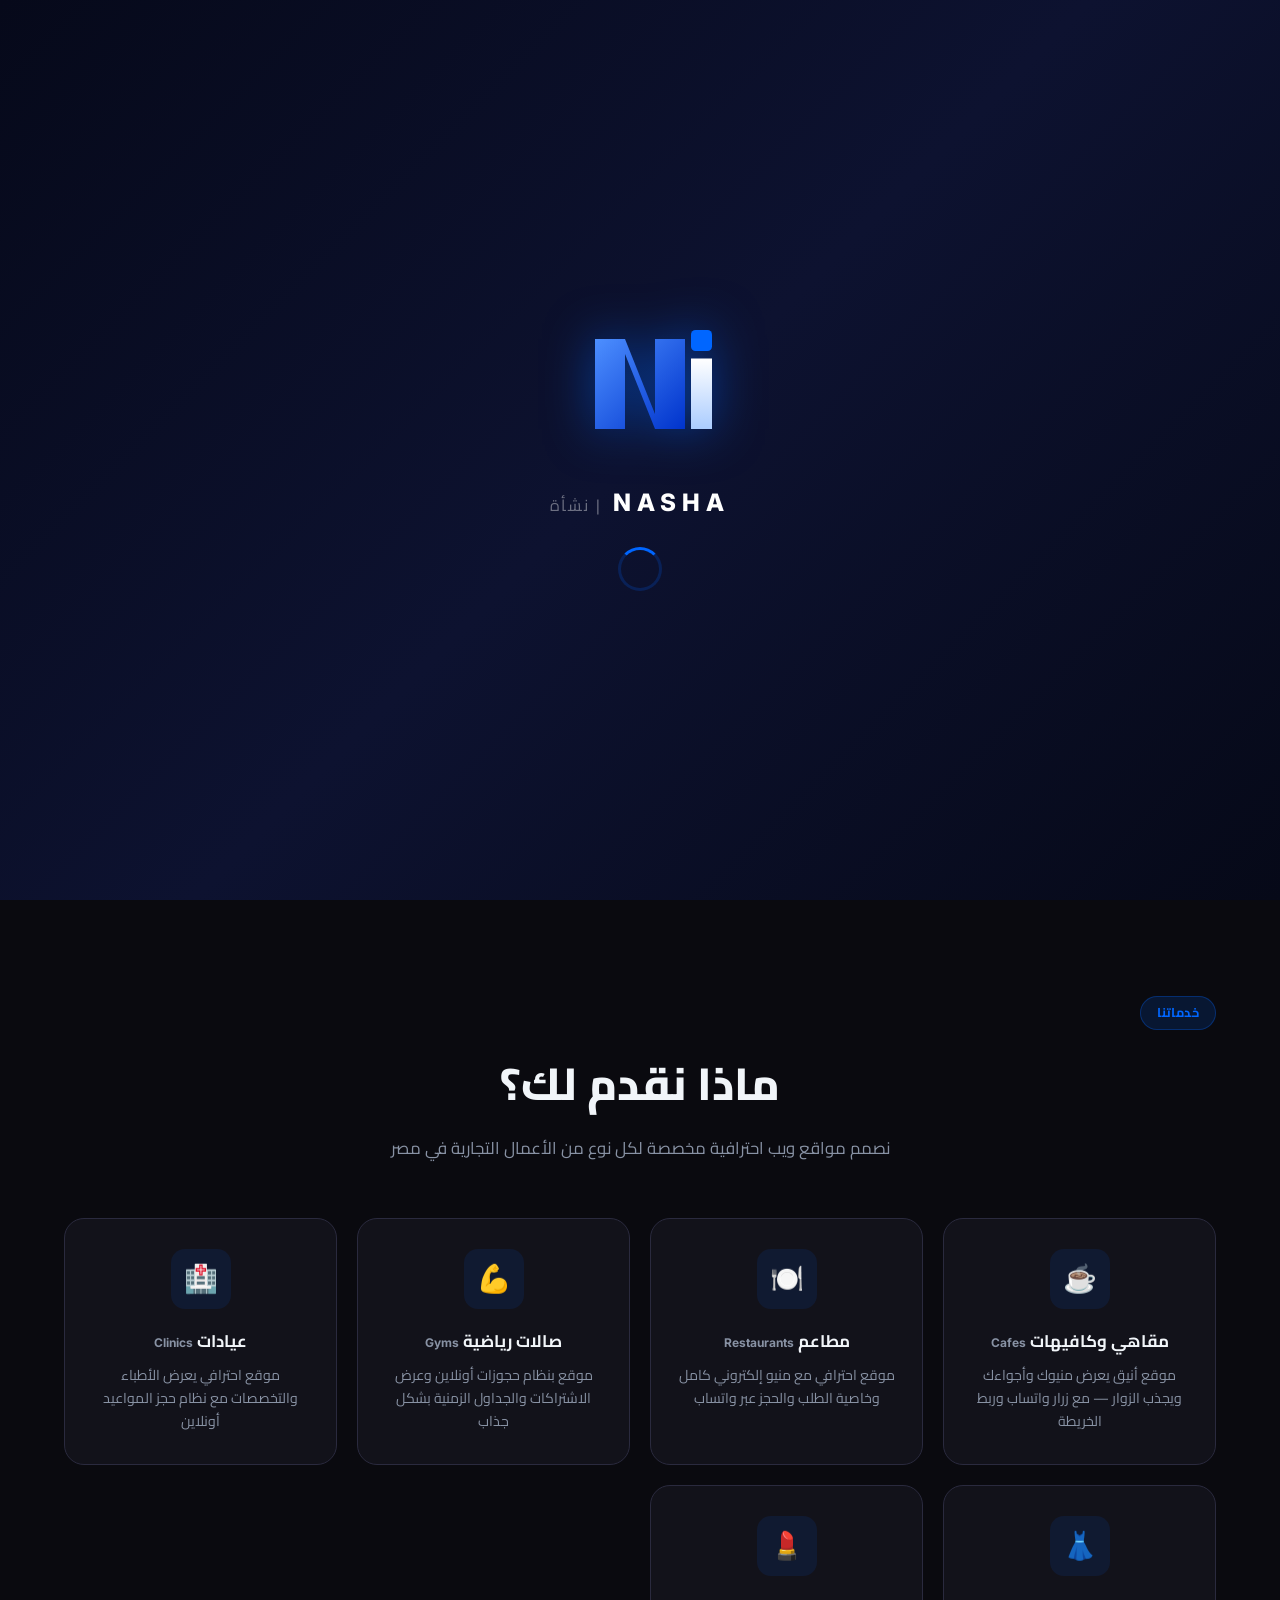
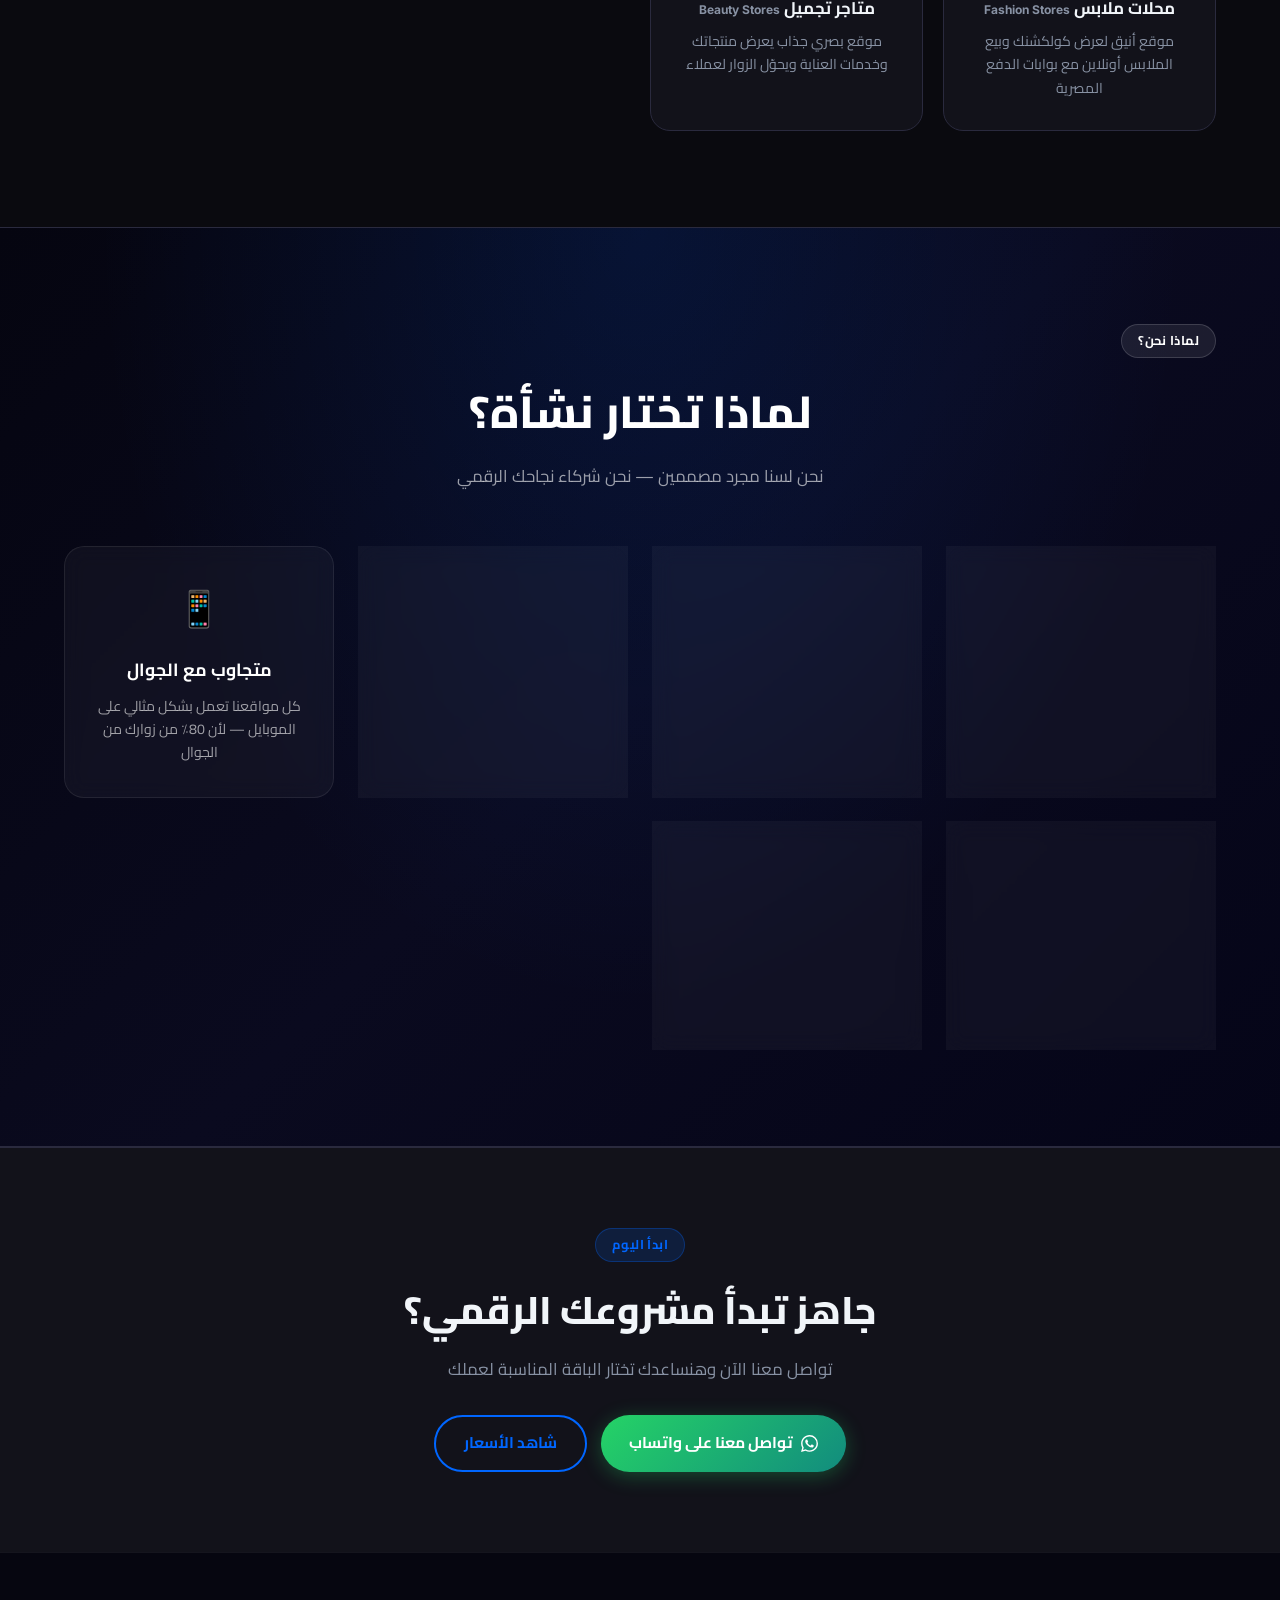
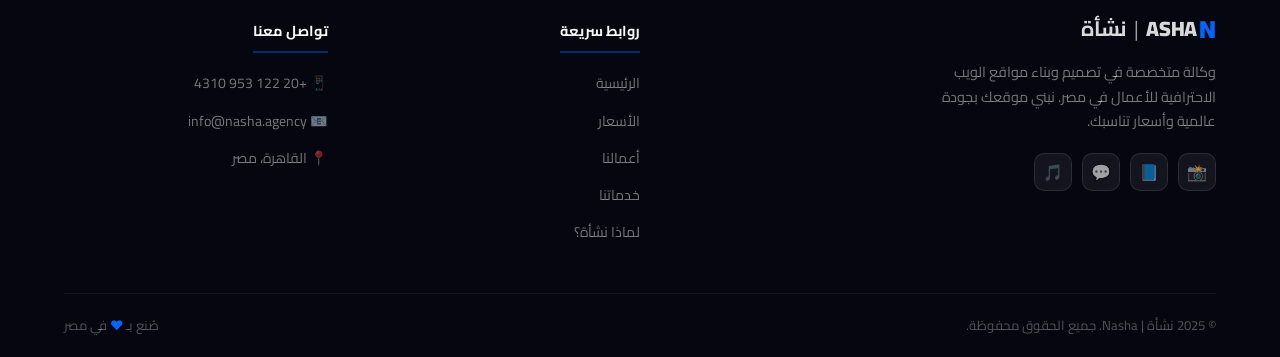
==== index.html @ 61a9188f "Add splash screen with NASHA logo animation and loading spinner - Replace page-loader with full-scre" ====
<!DOCTYPE html>
<html lang="ar" dir="rtl">
<head>
  <meta charset="UTF-8" />
  <meta name="viewport" content="width=device-width, initial-scale=1.0" />
  <title>نشأة | Nasha — وكالة تصميم مواقع الويب في مصر</title>
  <meta name="description" content="نشأة Nasha — وكالة متخصصة في تصميم وبناء مواقع ويب احترافية للمقاهي والمطاعم والشركات في مصر. أسعار مناسبة وتسليم سريع." />
  <meta name="keywords" content="تصميم مواقع, ويب ديزاين, مواقع مصر, نشأة, Nasha, تصميم مقاهي, تصميم مطاعم" />
  <meta property="og:title" content="نشأة | Nasha — وكالة تصميم مواقع" />
  <meta property="og:description" content="نبني مواقع ويب احترافية للأعمال في مصر" />
  <meta property="og:type" content="website" />
  <link rel="stylesheet" href="css/style.css" />
  <link rel="preconnect" href="https://fonts.googleapis.com" />
  <link rel="preconnect" href="https://fonts.gstatic.com" crossorigin />
  <link href="https://fonts.googleapis.com/css2?family=Cairo:wght@300;400;500;600;700;800;900&family=Inter:wght@300;400;500;600;700;800&display=swap" rel="stylesheet" />
</head>
<body>

<!-- Page Loader -->
<div id="splash-screen" class="splash-screen">
  <div class="splash-content">
    <svg id="logo-animation" class="logo-splash" width="150" height="150" viewBox="0 0 100 100" xmlns="http://www.w3.org/2000/svg">
      <defs>
        <linearGradient id="nGrad" x1="0%" y1="0%" x2="100%" y2="100%">
          <stop offset="0%" style="stop-color:#4D8FFF"/>
          <stop offset="100%" style="stop-color:#0033CC"/>
        </linearGradient>
      </defs>
      <path d="M 20 80 L 20 20 L 40 20 L 60 70 L 60 20 L 80 20 L 80 80 L 60 80 L 40 30 L 40 80 Z" fill="url(#nGrad)"/>
      <rect x="84" y="14" width="14" height="14" fill="#0066FF" rx="3"/>
      <path d="M 84 33 L 84 80 L 98 80 L 98 33 Z" fill="url(#iGrad)"/>
      <defs>
        <linearGradient id="iGrad" x1="0%" y1="0%" x2="0%" y2="100%">
          <stop offset="0%" style="stop-color:#FFFFFF"/>
          <stop offset="100%" style="stop-color:#AACCFF"/>
        </linearGradient>
      </defs>
    </svg>
    <div class="splash-brand">NASHA <span>| نشأة</span></div>
    <div class="spinner"></div>
  </div>
</div>

<!-- Scroll Progress -->
<div class="scroll-progress"></div>

<!-- Back to Top -->
<button id="back-to-top" class="back-to-top" aria-label="العودة للأعلى">↑</button>

<!-- Floating WhatsApp -->
<div class="float-whatsapp">
  <span class="float-wa-tooltip">تواصل معنا الآن</span>
  <a id="float-wa" href="#" target="_blank" rel="noopener" class="float-wa-btn" aria-label="WhatsApp">
    <svg xmlns="http://www.w3.org/2000/svg" width="26" height="26" fill="white" viewBox="0 0 24 24">
      <path d="M17.472 14.382c-.297-.149-1.758-.867-2.03-.967-.273-.099-.471-.148-.67.15-.197.297-.767.966-.94 1.164-.173.199-.347.223-.644.075-.297-.15-1.255-.463-2.39-1.475-.883-.788-1.48-1.761-1.653-2.059-.173-.297-.018-.458.13-.606.134-.133.298-.347.446-.52.149-.174.198-.298.298-.497.099-.198.05-.371-.025-.52-.075-.149-.669-1.612-.916-2.207-.242-.579-.487-.5-.669-.51-.173-.008-.371-.01-.57-.01-.198 0-.52.074-.792.372-.272.297-1.04 1.016-1.04 2.479 0 1.462 1.065 2.875 1.213 3.074.149.198 2.096 3.2 5.077 4.487.709.306 1.262.489 1.694.625.712.227 1.36.195 1.871.118.571-.085 1.758-.719 2.006-1.413.248-.694.248-1.289.173-1.413-.074-.124-.272-.198-.57-.347m-5.421 7.403h-.004a9.87 9.87 0 01-5.031-1.378l-.361-.214-3.741.982.998-3.648-.235-.374a9.86 9.86 0 01-1.51-5.26c.001-5.45 4.436-9.884 9.888-9.884 2.64 0 5.122 1.03 6.988 2.898a9.825 9.825 0 012.893 6.994c-.003 5.45-4.437 9.884-9.885 9.884m8.413-18.297A11.815 11.815 0 0012.05 0C5.495 0 .16 5.335.157 11.892c0 2.096.547 4.142 1.588 5.945L.057 24l6.305-1.654a11.882 11.882 0 005.683 1.448h.005c6.554 0 11.89-5.335 11.893-11.893a11.821 11.821 0 00-3.48-8.413z"/>
    </svg>
  </a>
</div>

<!-- NAVBAR -->
<nav class="navbar">
  <div class="container">
    <div class="nav-inner">

      <a href="index.html" class="nasha-logo logo-animated" aria-label="نشأة Nasha">
        <span class="logo-n">N</span><span class="logo-rest">ASHA</span>
        <span class="logo-sep">|</span>
        <span class="logo-ar">نشأة</span>
      </a>

      <div class="nav-links">
        <a href="index.html" class="active">الرئيسية</a>
        <a href="pricing.html">الأسعار</a>
        <a href="portfolio.html">أعمالنا</a>
      </div>

      <div class="nav-actions">
        <button id="theme-toggle" class="theme-toggle" aria-label="تغيير الوضع">
          <span class="toggle-icon">☀️</span>
        </button>
        <a href="https://wa.me/201229534310?text=%D9%85%D8%B1%D8%AD%D8%A8%D8%A7%D8%8C%20%D8%A3%D8%B1%D9%8A%D8%AF%20%D8%A7%D9%84%D8%AA%D9%88%D8%A7%D8%B5%D9%84%20%D9%85%D8%B9%20%D9%81%D8%B1%D9%8A%D9%82%20%D9%86%D8%B4%D8%A3%D8%A9"
           target="_blank" rel="noopener"
           class="btn btn-primary" style="padding: 10px 20px; font-size: 0.9rem;">
          تواصل معنا
        </a>
        <button id="hamburger" class="hamburger" aria-label="القائمة">
          <span></span><span></span><span></span>
        </button>
      </div>
    </div>
  </div>

  <div id="mobile-menu" class="mobile-menu">
    <a href="index.html">🏠 الرئيسية</a>
    <a href="pricing.html">💰 الأسعار</a>
    <a href="portfolio.html">🎨 أعمالنا</a>
    <a href="https://wa.me/201229534310?text=%D9%85%D8%B1%D8%AD%D8%A8%D8%A7%D8%8C%20%D8%A3%D8%B1%D9%8A%D8%AF%20%D8%A7%D9%84%D8%AA%D9%88%D8%A7%D8%B5%D9%84%20%D9%85%D8%B9%20%D9%81%D8%B1%D9%8A%D9%82%20%D9%86%D8%B4%D8%A3%D8%A9"
       target="_blank" rel="noopener"
       class="btn btn-whatsapp" style="margin-top: 8px; justify-content: center;">
      📱 تواصل عبر واتساب
    </a>
    <div style="display:flex; align-items:center; gap:10px; padding: 8px 16px;">
      <span style="font-size:0.88rem; color:var(--text-muted);">الوضع:</span>
      <button id="theme-toggle-mobile" class="theme-toggle"><span class="toggle-icon">☀️</span></button>
    </div>
  </div>
</nav>

<!-- HERO -->
<section class="hero">
  <div class="hero-bg">
    <div class="hero-blob hero-blob-1"></div>
    <div class="hero-blob hero-blob-2"></div>
  </div>
  <div class="container">
    <div class="hero-grid">
      <div class="hero-content">
        <div class="hero-eyebrow">
          <span></span>
          وكالة تصميم مواقع في مصر
        </div>
        <h1 class="hero-title">
          موقعك الاحترافي<br />
          <span class="gradient-text">يبدأ من هنا</span>
        </h1>
        <p class="hero-subtitle-en">Professional websites for Egyptian businesses</p>
        <p class="hero-desc">
          نبني مواقع ويب احترافية وسريعة للمطاعم والمقاهي والمحلات التجارية في مصر —
          بأسعار مناسبة وتسليم في الوقت المحدد.
        </p>
        <div class="hero-btns">
          <a href="https://wa.me/201229534310?text=%D9%85%D8%B1%D8%AD%D8%A8%D8%A7%D8%8C%20%D8%A3%D8%B1%D9%8A%D8%AF%20%D8%A7%D9%84%D8%A7%D8%B3%D8%AA%D9%81%D8%B3%D8%A7%D8%B1%20%D8%B9%D9%86%20%D8%AA%D8%B5%D9%85%D9%8A%D9%85%20%D9%85%D9%88%D9%82%D8%B9%20%D9%88%D9%8A%D8%A8"
             target="_blank" rel="noopener" class="btn btn-whatsapp">
            <svg xmlns="http://www.w3.org/2000/svg" width="17" height="17" fill="white" viewBox="0 0 24 24"><path d="M17.472 14.382c-.297-.149-1.758-.867-2.03-.967-.273-.099-.471-.148-.67.15-.197.297-.767.966-.94 1.164-.173.199-.347.223-.644.075-.297-.15-1.255-.463-2.39-1.475-.883-.788-1.48-1.761-1.653-2.059-.173-.297-.018-.458.13-.606.134-.133.298-.347.446-.52.149-.174.198-.298.298-.497.099-.198.05-.371-.025-.52-.075-.149-.669-1.612-.916-2.207-.242-.579-.487-.5-.669-.51-.173-.008-.371-.01-.57-.01-.198 0-.52.074-.792.372-.272.297-1.04 1.016-1.04 2.479 0 1.462 1.065 2.875 1.213 3.074.149.198 2.096 3.2 5.077 4.487.709.306 1.262.489 1.694.625.712.227 1.36.195 1.871.118.571-.085 1.758-.719 2.006-1.413.248-.694.248-1.289.173-1.413-.074-.124-.272-.198-.57-.347m-5.421 7.403h-.004a9.87 9.87 0 01-5.031-1.378l-.361-.214-3.741.982.998-3.648-.235-.374a9.86 9.86 0 01-1.51-5.26c.001-5.45 4.436-9.884 9.888-9.884 2.64 0 5.122 1.03 6.988 2.898a9.825 9.825 0 012.893 6.994c-.003 5.45-4.437 9.884-9.885 9.884m8.413-18.297A11.815 11.815 0 0012.05 0C5.495 0 .16 5.335.157 11.892c0 2.096.547 4.142 1.588 5.945L.057 24l6.305-1.654a11.882 11.882 0 005.683 1.448h.005c6.554 0 11.89-5.335 11.893-11.893a11.821 11.821 0 00-3.48-8.413z"/></svg>
            ابدأ مشروعك الآن
          </a>
          <a href="pricing.html" class="btn btn-outline">
            عرض الأسعار ←
          </a>
        </div>

        <div class="hero-stats">
          <div class="stat-item">
            <span class="stat-number" data-target="15" data-suffix="+">0+</span>
            <span class="stat-label">مشروع تم إنجازه</span>
          </div>
          <div class="stat-item">
            <span class="stat-number" data-target="100" data-suffix="٪">0٪</span>
            <span class="stat-label">رضا العملاء</span>
          </div>
          <div class="stat-item">
            <span class="stat-number" data-target="3" data-suffix="-7 أيام">0 أيام</span>
            <span class="stat-label">متوسط التسليم</span>
          </div>
        </div>
      </div>

      <div class="hero-visual">
        <div class="hero-mockup">
          <div class="mockup-bar">
            <div class="mockup-dot"></div>
            <div class="mockup-dot"></div>
            <div class="mockup-dot"></div>
          </div>
          <div class="mockup-body">
            <div class="mockup-header">
              <div class="mockup-logo-line"></div>
            </div>
            <div class="mockup-hero-img">☕</div>
            <div class="mockup-cards">
              <div class="mockup-card"></div>
              <div class="mockup-card"></div>
              <div class="mockup-card"></div>
            </div>
            <div class="mockup-btn-row">
              <div class="mockup-btn-m"></div>
              <div class="mockup-btn-s"></div>
            </div>
          </div>
        </div>
      </div>
    </div>
  </div>
</section>

<!-- SERVICES -->
<section class="section services" id="services">
  <div class="container">
    <span class="badge" data-animate>خدماتنا</span>
    <h2 class="section-title" data-animate data-delay="1">ماذا نقدم لك؟</h2>
    <p class="section-subtitle" data-animate data-delay="2">
      نصمم مواقع ويب احترافية مخصصة لكل نوع من الأعمال التجارية في مصر
    </p>
    <div class="services-grid">
      <div class="service-card" data-animate data-delay="1">
        <div class="service-icon">☕</div>
        <h3>مقاهي وكافيهات <span style="font-size:0.75rem;color:var(--text-muted);font-family:'Inter',sans-serif;">Cafes</span></h3>
        <p>موقع أنيق يعرض منيوك وأجواءك ويجذب الزوار — مع زرار واتساب وربط الخريطة</p>
      </div>
      <div class="service-card" data-animate data-delay="2">
        <div class="service-icon">🍽️</div>
        <h3>مطاعم <span style="font-size:0.75rem;color:var(--text-muted);font-family:'Inter',sans-serif;">Restaurants</span></h3>
        <p>موقع احترافي مع منيو إلكتروني كامل وخاصية الطلب والحجز عبر واتساب</p>
      </div>
      <div class="service-card" data-animate data-delay="3">
        <div class="service-icon">💪</div>
        <h3>صالات رياضية <span style="font-size:0.75rem;color:var(--text-muted);font-family:'Inter',sans-serif;">Gyms</span></h3>
        <p>موقع بنظام حجوزات أونلاين وعرض الاشتراكات والجداول الزمنية بشكل جذاب</p>
      </div>
      <div class="service-card" data-animate data-delay="4">
        <div class="service-icon">🏥</div>
        <h3>عيادات <span style="font-size:0.75rem;color:var(--text-muted);font-family:'Inter',sans-serif;">Clinics</span></h3>
        <p>موقع احترافي يعرض الأطباء والتخصصات مع نظام حجز المواعيد أونلاين</p>
      </div>
      <div class="service-card" data-animate data-delay="1">
        <div class="service-icon">👗</div>
        <h3>محلات ملابس <span style="font-size:0.75rem;color:var(--text-muted);font-family:'Inter',sans-serif;">Fashion Stores</span></h3>
        <p>موقع أنيق لعرض كولكشنك وبيع الملابس أونلاين مع بوابات الدفع المصرية</p>
      </div>
      <div class="service-card" data-animate data-delay="2">
        <div class="service-icon">💄</div>
        <h3>متاجر تجميل <span style="font-size:0.75rem;color:var(--text-muted);font-family:'Inter',sans-serif;">Beauty Stores</span></h3>
        <p>موقع بصري جذاب يعرض منتجاتك وخدمات العناية ويحوّل الزوار لعملاء</p>
      </div>
    </div>
  </div>
</section>

<!-- WHY US -->
<section class="section why-us" id="about">
  <div class="container">
    <span class="badge" style="background:rgba(255,255,255,0.08); border-color:rgba(255,255,255,0.15); color:#fff;" data-animate>لماذا نحن؟</span>
    <h2 class="section-title" data-animate data-delay="1">لماذا تختار نشأة؟</h2>
    <p class="section-subtitle" data-animate data-delay="2">نحن لسنا مجرد مصممين — نحن شركاء نجاحك الرقمي</p>
    <div class="features-grid">
      <div class="feature-card" data-animate data-delay="1">
        <span class="feature-icon">⚡</span>
        <h3>تسليم سريع</h3>
        <p>نلتزم بالمواعيد. موقعك الأساسي في أسبوع واحد فقط، والمشاريع الكبيرة خلال شهر</p>
      </div>
      <div class="feature-card" data-animate data-delay="2">
        <span class="feature-icon">🎨</span>
        <h3>تصميم احترافي</h3>
        <p>تصاميم عصرية وجذابة مخصصة لعلامتك التجارية — ليست قوالب جاهزة</p>
      </div>
      <div class="feature-card" data-animate data-delay="3">
        <span class="feature-icon">💰</span>
        <h3>أسعار مناسبة</h3>
        <p>جودة عالمية بأسعار تناسب السوق المصري. لا أسعار مخفية ولا مفاجآت</p>
      </div>
      <div class="feature-card" data-animate data-delay="4">
        <span class="feature-icon">📱</span>
        <h3>متجاوب مع الجوال</h3>
        <p>كل مواقعنا تعمل بشكل مثالي على الموبايل — لأن 80٪ من زوارك من الجوال</p>
      </div>
      <div class="feature-card" data-animate data-delay="1">
        <span class="feature-icon">🛡️</span>
        <h3>دعم مستمر</h3>
        <p>مش بنسلمك الموقع ونروح. فيه دعم فني واتساب وتعديلات بعد التسليم</p>
      </div>
      <div class="feature-card" data-animate data-delay="2">
        <span class="feature-icon">🔍</span>
        <h3>SEO أساسي</h3>
        <p>مواقعنا مُحسَّنة لمحركات البحث من البداية عشان يلاقيك الزباين على Google</p>
      </div>
    </div>
  </div>
</section>

<!-- CTA -->
<section class="cta-section">
  <div class="container">
    <span class="badge" data-animate>ابدأ اليوم</span>
    <h2 data-animate data-delay="1">جاهز تبدأ مشروعك الرقمي؟</h2>
    <p data-animate data-delay="2">تواصل معنا الآن وهنساعدك تختار الباقة المناسبة لعملك</p>
    <div class="cta-btns" data-animate data-delay="3">
      <a href="https://wa.me/201229534310?text=%D9%85%D8%B1%D8%AD%D8%A8%D8%A7%D8%8C%20%D8%A3%D8%B1%D9%8A%D8%AF%20%D8%A7%D9%84%D8%A7%D8%B3%D8%AA%D9%81%D8%B3%D8%A7%D8%B1%20%D8%B9%D9%86%20%D8%AA%D8%B5%D9%85%D9%8A%D9%85%20%D9%85%D9%88%D9%82%D8%B9%20%D9%88%D9%8A%D8%A8%20%D9%84%D8%B9%D9%85%D9%84%D9%8A"
         target="_blank" rel="noopener" class="btn btn-whatsapp">
        <svg xmlns="http://www.w3.org/2000/svg" width="17" height="17" fill="white" viewBox="0 0 24 24"><path d="M17.472 14.382c-.297-.149-1.758-.867-2.03-.967-.273-.099-.471-.148-.67.15-.197.297-.767.966-.94 1.164-.173.199-.347.223-.644.075-.297-.15-1.255-.463-2.39-1.475-.883-.788-1.48-1.761-1.653-2.059-.173-.297-.018-.458.13-.606.134-.133.298-.347.446-.52.149-.174.198-.298.298-.497.099-.198.05-.371-.025-.52-.075-.149-.669-1.612-.916-2.207-.242-.579-.487-.5-.669-.51-.173-.008-.371-.01-.57-.01-.198 0-.52.074-.792.372-.272.297-1.04 1.016-1.04 2.479 0 1.462 1.065 2.875 1.213 3.074.149.198 2.096 3.2 5.077 4.487.709.306 1.262.489 1.694.625.712.227 1.36.195 1.871.118.571-.085 1.758-.719 2.006-1.413.248-.694.248-1.289.173-1.413-.074-.124-.272-.198-.57-.347m-5.421 7.403h-.004a9.87 9.87 0 01-5.031-1.378l-.361-.214-3.741.982.998-3.648-.235-.374a9.86 9.86 0 01-1.51-5.26c.001-5.45 4.436-9.884 9.888-9.884 2.64 0 5.122 1.03 6.988 2.898a9.825 9.825 0 012.893 6.994c-.003 5.45-4.437 9.884-9.885 9.884m8.413-18.297A11.815 11.815 0 0012.05 0C5.495 0 .16 5.335.157 11.892c0 2.096.547 4.142 1.588 5.945L.057 24l6.305-1.654a11.882 11.882 0 005.683 1.448h.005c6.554 0 11.89-5.335 11.893-11.893a11.821 11.821 0 00-3.48-8.413z"/></svg>
        تواصل معنا على واتساب
      </a>
      <a href="pricing.html" class="btn btn-outline">شاهد الأسعار</a>
    </div>
  </div>
</section>

<!-- FOOTER -->
<footer>
  <div class="container">
    <div class="footer-grid">
      <div class="footer-brand">
        <a href="index.html" class="nasha-logo footer-nasha-logo logo-animated" style="font-size:1.3rem;">
          <span class="logo-n">N</span><span class="logo-rest">ASHA</span>
          <span class="logo-sep">|</span>
          <span class="logo-ar">نشأة</span>
        </a>
        <p>وكالة متخصصة في تصميم وبناء مواقع الويب الاحترافية للأعمال في مصر. نبني موقعك بجودة عالمية وأسعار تناسبك.</p>
        <div class="footer-social">
          <a href="#" class="social-btn" aria-label="Instagram">📸</a>
          <a href="#" class="social-btn" aria-label="Facebook">📘</a>
          <a href="https://wa.me/201229534310" target="_blank" rel="noopener" class="social-btn" aria-label="WhatsApp">💬</a>
          <a href="#" class="social-btn" aria-label="TikTok">🎵</a>
        </div>
      </div>
      <div class="footer-col">
        <h4>روابط سريعة</h4>
        <ul>
          <li><a href="index.html">الرئيسية</a></li>
          <li><a href="pricing.html">الأسعار</a></li>
          <li><a href="portfolio.html">أعمالنا</a></li>
          <li><a href="#services">خدماتنا</a></li>
          <li><a href="#about">لماذا نشأة؟</a></li>
        </ul>
      </div>
      <div class="footer-col">
        <h4>تواصل معنا</h4>
        <ul>
          <li><a href="https://wa.me/201229534310" target="_blank" rel="noopener">📱 +20 122 953 4310</a></li>
          <li><a href="mailto:info@nasha.agency">📧 info@nasha.agency</a></li>
          <li><a href="#">📍 القاهرة، مصر</a></li>
        </ul>
      </div>
    </div>
    <div class="footer-bottom">
      <p>© 2025 نشأة | Nasha. جميع الحقوق محفوظة.</p>
      <p class="made-with">صُنع بـ <span>♥</span> في مصر</p>
    </div>
  </div>
</footer>

<script src="js/script.js"></script>
</body>
</html>
---- css/style.css ----
/* ============================
   NASHA | نشأة - Main Stylesheet
   ============================ */

@import url('https://fonts.googleapis.com/css2?family=Cairo:wght@300;400;500;600;700;800;900&family=Inter:wght@300;400;500;600;700;800&display=swap');

/* ---- CSS Variables ---- */
:root {
  --primary: #0066FF;
  --primary-dark: #0047B3;
  --accent: #60A5FA;
  --dark-bg: #0A0A0F;
  --dark-surface: #12121A;
  --dark-surface2: #1A1A28;
  --dark-border: #2A2A3E;
  --light-bg: #F8FAFC;
  --light-surface: #FFFFFF;
  --light-border: #E2E8F0;
  --text-dark: #1E293B;
  --text-light: #F1F5F9;
  --text-muted-dark: #64748B;
  --text-muted-light: #8892A4;
  --whatsapp: #25D366;
  --whatsapp-dark: #128C7E;

  --bg: var(--dark-bg);
  --surface: var(--dark-surface);
  --surface2: var(--dark-surface2);
  --border: var(--dark-border);
  --text: var(--text-light);
  --text-muted: var(--text-muted-light);
  --nav-bg: rgba(10, 10, 15, 0.92);

  --radius: 12px;
  --radius-lg: 20px;
  --shadow: 0 4px 24px rgba(0, 102, 255, 0.12);
  --shadow-lg: 0 8px 48px rgba(0, 102, 255, 0.2);
  --transition: 0.3s ease;
}

[data-theme="light"] {
  --bg: var(--light-bg);
  --surface: var(--light-surface);
  --surface2: #F1F5F9;
  --border: var(--light-border);
  --text: var(--text-dark);
  --text-muted: var(--text-muted-dark);
  --nav-bg: rgba(248, 250, 252, 0.92);
  --shadow: 0 4px 24px rgba(37, 99, 235, 0.08);
  --shadow-lg: 0 8px 48px rgba(37, 99, 235, 0.15);
}

/* ---- Reset & Base ---- */
*, *::before, *::after { box-sizing: border-box; margin: 0; padding: 0; }

html { scroll-behavior: smooth; font-size: 16px; }

body {
  font-family: 'Cairo', 'Inter', sans-serif;
  background: var(--bg);
  color: var(--text);
  direction: rtl;
  line-height: 1.7;
  transition: background var(--transition), color var(--transition);
  overflow-x: hidden;
}

a { color: inherit; text-decoration: none; }
img { max-width: 100%; display: block; }
ul { list-style: none; }

/* ---- Utility ---- */
.container { max-width: 1200px; margin: 0 auto; padding: 0 24px; }
.section { padding: 96px 0; }

.section-title {
  font-size: clamp(1.8rem, 4vw, 2.8rem);
  font-weight: 800;
  text-align: center;
  margin-bottom: 12px;
  color: var(--text);
}

.section-subtitle {
  text-align: center;
  color: var(--text-muted);
  font-size: 1.05rem;
  margin-bottom: 56px;
  max-width: 600px;
  margin-left: auto;
  margin-right: auto;
}

.highlight { color: var(--primary); }

.badge {
  display: inline-block;
  background: rgba(0, 102, 255, 0.15);
  border: 1px solid rgba(0, 102, 255, 0.3);
  color: var(--primary);
  font-size: 0.8rem;
  font-weight: 700;
  padding: 5px 16px;
  border-radius: 50px;
  letter-spacing: 0.03em;
  margin-bottom: 16px;
}

.btn {
  display: inline-flex;
  align-items: center;
  gap: 8px;
  padding: 13px 28px;
  border-radius: 50px;
  font-family: 'Cairo', sans-serif;
  font-size: 0.97rem;
  font-weight: 700;
  cursor: pointer;
  border: none;
  transition: all var(--transition);
  text-decoration: none;
  white-space: nowrap;
}

.btn-primary {
  background: var(--primary);
  color: #fff;
  box-shadow: 0 4px 20px rgba(0, 102, 255, 0.35);
}
.btn-primary:hover { transform: translateY(-2px); box-shadow: 0 8px 32px rgba(0, 102, 255, 0.5); }

.btn-outline {
  background: transparent;
  color: var(--primary);
  border: 2px solid var(--primary);
}
.btn-outline:hover { background: var(--primary); color: #fff; transform: translateY(-2px); }

.btn-whatsapp {
  background: linear-gradient(135deg, var(--whatsapp), var(--whatsapp-dark));
  color: #fff;
  box-shadow: 0 4px 20px rgba(37, 211, 102, 0.3);
}
.btn-whatsapp:hover { transform: translateY(-2px); box-shadow: 0 8px 32px rgba(37, 211, 102, 0.5); }

.btn-ghost {
  background: rgba(255,255,255,0.12);
  color: #fff;
  border: 1.5px solid rgba(255,255,255,0.25);
  backdrop-filter: blur(8px);
}
.btn-ghost:hover { background: rgba(255,255,255,0.22); transform: translateY(-2px); }

/* ---- LOGO ---- */
.nasha-logo {
  display: inline-flex;
  align-items: center;
  gap: 2px;
  font-size: 1.4rem;
  font-weight: 900;
  letter-spacing: -0.01em;
  white-space: nowrap;
  line-height: 1;
}

.logo-n {
  color: #0066FF;
  font-size: 1.55rem;
  font-weight: 900;
}

.logo-rest {
  color: var(--text);
  font-weight: 900;
}

.logo-sep {
  color: var(--text-muted);
  margin: 0 6px;
  font-weight: 300;
}

.logo-ar {
  color: var(--text);
  font-weight: 700;
}

/* Logo animation */
.logo-animated {
  opacity: 0;
  transform: translateY(-8px);
  transition: opacity 0.7s ease, transform 0.7s ease;
}
.logo-animated.logo-visible {
  opacity: 1;
  transform: translateY(0);
}

/* Footer logo variant */
.footer-nasha-logo .logo-rest,
.footer-nasha-logo .logo-ar,
.footer-nasha-logo .logo-sep {
  color: rgba(255,255,255,0.85);
}

/* ---- NAVBAR ---- */
.navbar {
  position: fixed;
  top: 0; right: 0; left: 0;
  z-index: 1000;
  background: var(--nav-bg);
  backdrop-filter: blur(20px);
  -webkit-backdrop-filter: blur(20px);
  border-bottom: 1px solid var(--border);
  transition: background var(--transition), border-color var(--transition), box-shadow var(--transition);
}
.navbar.scrolled { box-shadow: 0 4px 30px rgba(0,0,0,0.3); }

.nav-inner {
  display: flex;
  align-items: center;
  justify-content: space-between;
  height: 70px;
}

.nav-links { display: flex; align-items: center; gap: 4px; }

.nav-links a {
  padding: 8px 16px;
  border-radius: 8px;
  font-weight: 600;
  font-size: 0.95rem;
  color: var(--text);
  transition: all var(--transition);
}
.nav-links a:hover, .nav-links a.active {
  background: rgba(0, 102, 255, 0.12);
  color: var(--primary);
}

.nav-actions { display: flex; align-items: center; gap: 10px; }

.theme-toggle {
  width: 40px; height: 40px;
  border-radius: 10px;
  border: 1.5px solid var(--border);
  background: var(--surface);
  color: var(--text);
  font-size: 1.05rem;
  cursor: pointer;
  display: flex;
  align-items: center;
  justify-content: center;
  transition: all var(--transition);
  flex-shrink: 0;
}
.theme-toggle:hover { border-color: var(--primary); color: var(--primary); transform: rotate(20deg); }

.hamburger { display: none; flex-direction: column; gap: 5px; cursor: pointer; padding: 6px; background: none; border: none; }
.hamburger span { width: 24px; height: 2px; background: var(--text); border-radius: 2px; transition: all var(--transition); display: block; }
.hamburger.open span:nth-child(1) { transform: rotate(45deg) translate(5px, 5px); }
.hamburger.open span:nth-child(2) { opacity: 0; }
.hamburger.open span:nth-child(3) { transform: rotate(-45deg) translate(5px, -5px); }

.mobile-menu {
  display: none;
  flex-direction: column;
  gap: 4px;
  padding: 16px 24px 20px;
  border-top: 1px solid var(--border);
  background: var(--nav-bg);
  backdrop-filter: blur(20px);
}
.mobile-menu.open { display: flex; }
.mobile-menu a { padding: 12px 16px; border-radius: 10px; font-weight: 600; color: var(--text); transition: all var(--transition); }
.mobile-menu a:hover { background: rgba(0,102,255,0.1); color: var(--primary); }

/* ---- HERO ---- */
.hero {
  min-height: 100vh;
  display: flex;
  align-items: center;
  position: relative;
  overflow: hidden;
  background: var(--bg);
  padding-top: 70px;
}

.hero-bg { position: absolute; inset: 0; pointer-events: none; overflow: hidden; }

.hero-blob {
  position: absolute;
  border-radius: 50%;
  filter: blur(100px);
  opacity: 0.12;
}
.hero-blob-1 { width: 600px; height: 600px; background: #0066FF; top: -100px; right: -100px; animation: float 8s ease-in-out infinite; }
.hero-blob-2 { width: 400px; height: 400px; background: var(--accent); bottom: -50px; left: -80px; animation: float 10s ease-in-out infinite reverse; }

@keyframes float {
  0%, 100% { transform: translateY(0) scale(1); }
  50% { transform: translateY(-30px) scale(1.05); }
}

.hero-grid {
  display: grid;
  grid-template-columns: 1fr 1fr;
  gap: 64px;
  align-items: center;
  position: relative;
  z-index: 1;
  width: 100%;
}

.hero-content { text-align: right; }

.hero-eyebrow {
  display: inline-flex;
  align-items: center;
  gap: 8px;
  background: rgba(0,102,255,0.1);
  border: 1px solid rgba(0,102,255,0.25);
  color: var(--primary);
  padding: 6px 16px;
  border-radius: 50px;
  font-size: 0.88rem;
  font-weight: 600;
  margin-bottom: 20px;
}
.hero-eyebrow span { display: inline-block; width: 8px; height: 8px; background: var(--primary); border-radius: 50%; animation: pulse-dot 2s infinite; }

@keyframes pulse-dot {
  0%, 100% { opacity: 1; transform: scale(1); }
  50% { opacity: 0.4; transform: scale(0.7); }
}

.hero-title {
  font-size: clamp(2.4rem, 6vw, 4rem);
  font-weight: 900;
  line-height: 1.2;
  margin-bottom: 16px;
  color: var(--text);
}

.gradient-text {
  background: linear-gradient(135deg, #0066FF, #60A5FA);
  -webkit-background-clip: text;
  -webkit-text-fill-color: transparent;
  background-clip: text;
}

.hero-subtitle-en {
  font-family: 'Inter', sans-serif;
  font-size: 1rem;
  color: var(--text-muted);
  direction: ltr;
  text-align: left;
  margin-bottom: 12px;
}

.hero-desc {
  font-size: 1.05rem;
  color: var(--text-muted);
  margin-bottom: 36px;
  max-width: 480px;
  line-height: 1.8;
}

.hero-btns { display: flex; gap: 14px; flex-wrap: wrap; }

.hero-stats {
  display: flex;
  gap: 32px;
  margin-top: 48px;
  padding-top: 32px;
  border-top: 1px solid var(--border);
}

.stat-item { text-align: center; }
.stat-number { font-size: 1.8rem; font-weight: 900; color: var(--primary); display: block; }
.stat-label { font-size: 0.82rem; color: var(--text-muted); }

/* Hero Visual */
.hero-visual { display: flex; justify-content: center; align-items: center; }

.hero-mockup {
  width: 100%;
  max-width: 460px;
  background: var(--surface);
  border-radius: 20px;
  border: 1px solid var(--border);
  box-shadow: var(--shadow-lg), 0 0 0 1px rgba(0,102,255,0.05);
  overflow: hidden;
  animation: float 6s ease-in-out infinite;
}

.mockup-bar { background: var(--border); height: 36px; display: flex; align-items: center; padding: 0 16px; gap: 8px; }
.mockup-dot { width: 10px; height: 10px; border-radius: 50%; }
.mockup-dot:nth-child(1) { background: #FF5F57; }
.mockup-dot:nth-child(2) { background: #FFBD2E; }
.mockup-dot:nth-child(3) { background: #28CA41; }

.mockup-body { padding: 20px; }

.mockup-header {
  height: 56px;
  background: linear-gradient(135deg, var(--primary), var(--primary-dark));
  border-radius: 10px;
  margin-bottom: 16px;
  display: flex;
  align-items: center;
  padding: 0 16px;
}
.mockup-logo-line { height: 12px; width: 80px; background: rgba(255,255,255,0.5); border-radius: 6px; }

.mockup-hero-img {
  height: 110px;
  background: linear-gradient(135deg, rgba(0,102,255,0.08), rgba(96,165,250,0.12));
  border-radius: 10px;
  margin-bottom: 16px;
  display: flex;
  align-items: center;
  justify-content: center;
  font-size: 2rem;
  border: 1px solid var(--border);
}

.mockup-cards { display: grid; grid-template-columns: 1fr 1fr 1fr; gap: 8px; margin-bottom: 14px; }
.mockup-card { height: 56px; background: rgba(0,102,255,0.06); border-radius: 8px; border: 1px solid var(--border); }

.mockup-btn-row { display: flex; gap: 8px; }
.mockup-btn-m { height: 30px; flex: 1; background: var(--primary); border-radius: 8px; opacity: 0.7; }
.mockup-btn-s { height: 30px; width: 56px; background: var(--border); border-radius: 8px; }

/* ---- SERVICES ---- */
.services { background: var(--bg); }

.services-grid { display: grid; grid-template-columns: repeat(auto-fit, minmax(260px, 1fr)); gap: 20px; }

.service-card {
  background: var(--surface);
  border: 1px solid var(--border);
  border-radius: var(--radius-lg);
  padding: 30px 24px;
  text-align: center;
  transition: all var(--transition);
  position: relative;
  overflow: hidden;
}

.service-card::before {
  content: '';
  position: absolute;
  top: 0; right: 0; left: 0;
  height: 3px;
  background: linear-gradient(90deg, var(--primary), var(--accent));
  transform: scaleX(0);
  transition: transform var(--transition);
}

.service-card:hover { transform: translateY(-6px); box-shadow: var(--shadow-lg); border-color: var(--primary); }
.service-card:hover::before { transform: scaleX(1); }

.service-icon {
  width: 60px; height: 60px;
  background: rgba(0,102,255,0.1);
  border-radius: 14px;
  display: flex; align-items: center; justify-content: center;
  font-size: 1.7rem;
  margin: 0 auto 18px;
  transition: transform var(--transition);
}
.service-card:hover .service-icon { transform: scale(1.1) rotate(-5deg); }

.service-card h3 { font-size: 1.05rem; font-weight: 700; margin-bottom: 8px; color: var(--text); }
.service-card p { font-size: 0.88rem; color: var(--text-muted); line-height: 1.65; }

/* ---- WHY US ---- */
.why-us {
  background: linear-gradient(135deg, #050510 0%, #0A0A1F 50%, #050518 100%);
  position: relative;
  overflow: hidden;
  border-top: 1px solid var(--dark-border);
  border-bottom: 1px solid var(--dark-border);
}

.why-us::before {
  content: '';
  position: absolute;
  inset: 0;
  background: radial-gradient(ellipse at 50% 0%, rgba(0,102,255,0.12) 0%, transparent 60%);
}

.why-us .section-title,
.why-us .section-subtitle { color: #fff; }
.why-us .section-subtitle { color: rgba(255,255,255,0.6); }

.features-grid { display: grid; grid-template-columns: repeat(auto-fit, minmax(240px, 1fr)); gap: 24px; position: relative; z-index: 1; }

.feature-card {
  background: rgba(255,255,255,0.04);
  border: 1px solid rgba(255,255,255,0.08);
  border-radius: var(--radius-lg);
  padding: 32px 24px;
  text-align: center;
  backdrop-filter: blur(10px);
  transition: all var(--transition);
}
.feature-card:hover { background: rgba(0,102,255,0.08); border-color: rgba(0,102,255,0.25); transform: translateY(-4px); }

.feature-icon { font-size: 2.2rem; margin-bottom: 16px; display: block; }
.feature-card h3 { font-size: 1.1rem; font-weight: 700; color: #fff; margin-bottom: 10px; }
.feature-card p { font-size: 0.88rem; color: rgba(255,255,255,0.6); line-height: 1.65; }

/* ---- CTA SECTION ---- */
.cta-section {
  background: var(--surface);
  border-top: 1px solid var(--border);
  padding: 80px 0;
  text-align: center;
}
.cta-section h2 { font-size: clamp(1.7rem, 4vw, 2.4rem); font-weight: 800; margin-bottom: 12px; }
.cta-section p { color: var(--text-muted); font-size: 1.05rem; margin-bottom: 32px; }
.cta-btns { display: flex; gap: 14px; justify-content: center; flex-wrap: wrap; }

/* ---- FOOTER ---- */
footer {
  background: #060610;
  color: rgba(255,255,255,0.75);
  padding: 64px 0 0;
  border-top: 1px solid rgba(255,255,255,0.06);
}

.footer-grid {
  display: grid;
  grid-template-columns: 2fr 1fr 1fr;
  gap: 48px;
  margin-bottom: 48px;
}

.footer-brand p { font-size: 0.9rem; color: rgba(255,255,255,0.45); line-height: 1.7; max-width: 300px; margin-top: 14px; }

.footer-social { display: flex; gap: 10px; margin-top: 20px; }

.social-btn {
  width: 38px; height: 38px;
  border-radius: 10px;
  background: rgba(255,255,255,0.06);
  border: 1px solid rgba(255,255,255,0.1);
  display: flex; align-items: center; justify-content: center;
  font-size: 1rem;
  transition: all var(--transition);
  color: rgba(255,255,255,0.6);
}
.social-btn:hover { background: var(--primary); border-color: var(--primary); color: #fff; transform: translateY(-3px); }

.footer-col h4 {
  font-size: 0.9rem;
  font-weight: 700;
  color: #fff;
  margin-bottom: 16px;
  padding-bottom: 8px;
  border-bottom: 2px solid rgba(0,102,255,0.4);
  display: inline-block;
}
.footer-col ul { display: flex; flex-direction: column; gap: 10px; }
.footer-col ul li a { font-size: 0.88rem; color: rgba(255,255,255,0.45); transition: color var(--transition); }
.footer-col ul li a:hover { color: var(--accent); }

.footer-bottom {
  border-top: 1px solid rgba(255,255,255,0.06);
  padding: 20px 0;
  display: flex;
  justify-content: space-between;
  align-items: center;
  flex-wrap: wrap;
  gap: 12px;
}
.footer-bottom p { font-size: 0.82rem; color: rgba(255,255,255,0.3); }
.footer-bottom .made-with span { color: var(--primary); }

/* ---- FLOATING WHATSAPP ---- */
.float-whatsapp {
  position: fixed;
  bottom: 28px;
  left: 28px;
  z-index: 999;
  display: flex;
  flex-direction: column;
  align-items: flex-start;
  gap: 8px;
}

.float-wa-tooltip {
  background: var(--surface);
  color: var(--text);
  border: 1px solid var(--border);
  padding: 5px 13px;
  border-radius: 50px;
  font-size: 0.8rem;
  font-weight: 600;
  opacity: 0;
  transform: translateY(6px);
  transition: all var(--transition);
  white-space: nowrap;
  box-shadow: var(--shadow);
  pointer-events: none;
}
.float-whatsapp:hover .float-wa-tooltip { opacity: 1; transform: translateY(0); }

.float-wa-btn {
  width: 56px; height: 56px;
  border-radius: 50%;
  background: linear-gradient(135deg, var(--whatsapp), var(--whatsapp-dark));
  display: flex; align-items: center; justify-content: center;
  font-size: 1.5rem;
  box-shadow: 0 4px 20px rgba(37,211,102,0.4);
  transition: all var(--transition);
  position: relative;
}
.float-wa-btn::before {
  content: '';
  position: absolute;
  inset: -4px;
  border-radius: 50%;
  border: 2px solid rgba(37,211,102,0.35);
  animation: wa-ring 2.2s ease-in-out infinite;
}
@keyframes wa-ring {
  0% { transform: scale(1); opacity: 0.8; }
  100% { transform: scale(1.55); opacity: 0; }
}
.float-wa-btn:hover { transform: scale(1.1); box-shadow: 0 8px 32px rgba(37,211,102,0.55); }

/* ---- BACK TO TOP ---- */
.back-to-top {
  position: fixed;
  bottom: 28px;
  right: 28px;
  z-index: 999;
  width: 44px; height: 44px;
  border-radius: 12px;
  background: var(--primary);
  color: #fff;
  border: none;
  cursor: pointer;
  display: flex; align-items: center; justify-content: center;
  font-size: 1.1rem;
  box-shadow: 0 4px 16px rgba(0,102,255,0.35);
  opacity: 0;
  transform: translateY(16px);
  transition: all var(--transition);
  pointer-events: none;
}
.back-to-top.visible { opacity: 1; transform: translateY(0); pointer-events: auto; }
.back-to-top:hover { transform: translateY(-3px); box-shadow: 0 8px 24px rgba(0,102,255,0.5); }

/* ---- SPLASH SCREEN ---- */
.splash-screen {
  position: fixed;
  inset: 0;
  background: linear-gradient(135deg, #06091a 0%, #0d1230 50%, #060918 100%);
  display: flex;
  justify-content: center;
  align-items: center;
  z-index: 9999;
  transition: opacity 0.8s ease, visibility 0.8s ease;
}
.splash-screen.splash-hidden {
  opacity: 0;
  visibility: hidden;
  pointer-events: none;
}

.splash-content {
  display: flex;
  flex-direction: column;
  align-items: center;
  gap: 24px;
}

/* Logo SVG */
.logo-splash {
  animation: logoFadeIn 0.8s ease-out forwards, logoRotateOnce 0.9s cubic-bezier(0.4, 0, 0.2, 1) 0.3s forwards;
  opacity: 0;
  filter: drop-shadow(0 0 24px rgba(0, 102, 255, 0.5));
}

@keyframes logoFadeIn {
  from { opacity: 0; transform: scale(0.6); }
  to   { opacity: 1; transform: scale(1); }
}

@keyframes logoRotateOnce {
  from { transform: scale(1) rotate(0deg); }
  to   { transform: scale(1) rotate(360deg); }
}

/* Brand text under logo */
.splash-brand {
  font-family: 'Inter', 'Cairo', sans-serif;
  font-size: 1.5rem;
  font-weight: 800;
  color: #fff;
  letter-spacing: 6px;
  text-transform: uppercase;
  opacity: 0;
  animation: fadeInUp 0.6s ease 0.5s forwards;
}
.splash-brand span {
  color: rgba(255,255,255,0.4);
  font-size: 1rem;
  font-weight: 400;
  letter-spacing: 2px;
  font-family: 'Cairo', sans-serif;
}

@keyframes fadeInUp {
  from { opacity: 0; transform: translateY(12px); }
  to   { opacity: 1; transform: translateY(0); }
}

/* Spinner */
.spinner {
  width: 44px;
  height: 44px;
  border: 3px solid rgba(0, 102, 255, 0.2);
  border-top: 3px solid #0066FF;
  border-radius: 50%;
  animation: spin 0.9s linear infinite;
  opacity: 0;
  animation: spin 0.9s linear infinite, fadeInUp 0.5s ease 0.9s forwards;
}

@keyframes spin {
  0%   { transform: rotate(0deg); }
  100% { transform: rotate(360deg); }
}

/* ---- SCROLL PROGRESS ---- */
.scroll-progress {
  position: fixed;
  top: 0; right: 0;
  height: 3px;
  background: linear-gradient(90deg, var(--primary), var(--accent));
  z-index: 10000;
  width: 0;
  transition: width 0.1s linear;
}

/* ---- ANIMATIONS ---- */
[data-animate] {
  opacity: 0;
  transform: translateY(28px);
  transition: opacity 0.6s ease, transform 0.6s ease;
}
[data-animate].visible { opacity: 1; transform: translateY(0); }
[data-animate][data-delay="1"] { transition-delay: 0.1s; }
[data-animate][data-delay="2"] { transition-delay: 0.2s; }
[data-animate][data-delay="3"] { transition-delay: 0.3s; }
[data-animate][data-delay="4"] { transition-delay: 0.4s; }
[data-animate][data-delay="5"] { transition-delay: 0.5s; }

/* ---- PRICING PAGE ---- */
.page-hero {
  background: linear-gradient(160deg, #060610 0%, #0A0A1F 60%, #050515 100%);
  color: #fff;
  padding: 140px 0 80px;
  text-align: center;
  position: relative;
  overflow: hidden;
}

.page-hero::before {
  content: '';
  position: absolute;
  width: 500px; height: 500px;
  background: var(--primary);
  border-radius: 50%;
  filter: blur(130px);
  opacity: 0.1;
  top: -100px; left: 50%;
  transform: translateX(-50%);
}

.page-hero h1 { font-size: clamp(2rem, 5vw, 3rem); font-weight: 900; margin-bottom: 14px; position: relative; }
.page-hero p { font-size: 1.05rem; color: rgba(255,255,255,0.65); max-width: 520px; margin: 0 auto; position: relative; }

.pricing-grid {
  display: grid;
  grid-template-columns: repeat(auto-fit, minmax(260px, 1fr));
  gap: 24px;
  align-items: start;
}

.pricing-card {
  background: var(--surface);
  border: 2px solid var(--border);
  border-radius: var(--radius-lg);
  padding: 36px 28px;
  text-align: center;
  transition: all var(--transition);
  position: relative;
  overflow: hidden;
}
.pricing-card:hover { transform: translateY(-6px); box-shadow: var(--shadow-lg); }
.pricing-card.featured {
  border-color: var(--primary);
  box-shadow: 0 0 0 4px rgba(0,102,255,0.1), var(--shadow-lg);
  transform: translateY(-6px);
}
.pricing-card.featured:hover { transform: translateY(-12px); }

.popular-badge {
  position: absolute;
  top: 18px; right: 0;
  background: var(--primary);
  color: #fff;
  font-size: 0.75rem;
  font-weight: 700;
  padding: 5px 18px 5px 14px;
  border-radius: 4px 0 0 4px;
}

.pricing-icon { font-size: 2.4rem; margin-bottom: 14px; display: block; }

.pricing-card h3 { font-size: 1.2rem; font-weight: 800; margin-bottom: 4px; color: var(--text); }
.pricing-card .pricing-subtitle { font-size: 0.82rem; color: var(--text-muted); margin-bottom: 6px; font-family: 'Inter', sans-serif; direction: ltr; }

.price-range {
  margin: 16px 0 6px;
}
.price-range .amount { font-size: 1.6rem; font-weight: 900; color: var(--primary); line-height: 1; }
.price-range .currency { font-size: 0.88rem; font-weight: 600; color: var(--text-muted); }

.price-delivery {
  font-size: 0.82rem;
  color: var(--text-muted);
  margin-bottom: 24px;
  padding-bottom: 20px;
  border-bottom: 1px solid var(--border);
}

.pricing-ideal {
  background: rgba(0,102,255,0.07);
  border: 1px solid rgba(0,102,255,0.15);
  border-radius: 8px;
  padding: 8px 12px;
  font-size: 0.8rem;
  color: var(--primary);
  font-weight: 600;
  margin-bottom: 20px;
  text-align: right;
}

.pricing-features {
  text-align: right;
  margin-bottom: 28px;
  display: flex;
  flex-direction: column;
  gap: 10px;
}

.pricing-feature {
  display: flex;
  align-items: flex-start;
  gap: 10px;
  font-size: 0.88rem;
  color: var(--text);
  line-height: 1.5;
}

.pricing-feature .check {
  width: 20px; height: 20px;
  background: linear-gradient(135deg, #10B981, #059669);
  border-radius: 50%;
  display: flex; align-items: center; justify-content: center;
  color: #fff;
  font-size: 0.65rem;
  flex-shrink: 0;
  margin-top: 2px;
}

/* ---- PORTFOLIO PAGE ---- */
.breadcrumb {
  display: flex;
  align-items: center;
  gap: 8px;
  font-size: 0.85rem;
  color: rgba(255,255,255,0.5);
  margin-bottom: 24px;
  justify-content: center;
}
.breadcrumb a { color: rgba(255,255,255,0.5); transition: color var(--transition); }
.breadcrumb a:hover { color: #fff; }
.breadcrumb .sep { color: rgba(255,255,255,0.25); }
.breadcrumb .current { color: rgba(255,255,255,0.85); }

.filter-bar {
  display: flex;
  gap: 8px;
  justify-content: center;
  flex-wrap: wrap;
  margin-bottom: 48px;
}

.filter-btn {
  padding: 8px 18px;
  border-radius: 50px;
  border: 1.5px solid var(--border);
  background: transparent;
  color: var(--text-muted);
  font-family: 'Cairo', sans-serif;
  font-weight: 600;
  font-size: 0.88rem;
  cursor: pointer;
  transition: all var(--transition);
  white-space: nowrap;
}
.filter-btn:hover { border-color: var(--primary); color: var(--primary); }
.filter-btn.active-filter { background: var(--primary); border-color: var(--primary); color: #fff; }

.portfolio-grid {
  display: grid;
  grid-template-columns: repeat(auto-fill, minmax(310px, 1fr));
  gap: 24px;
}

.portfolio-card {
  background: var(--surface);
  border: 1px solid var(--border);
  border-radius: var(--radius-lg);
  overflow: hidden;
  transition: all var(--transition);
}
.portfolio-card:hover { transform: translateY(-6px); box-shadow: var(--shadow-lg); border-color: var(--primary); }

.portfolio-img {
  height: 210px;
  background: linear-gradient(135deg, rgba(0,102,255,0.06), rgba(96,165,250,0.1));
  display: flex;
  align-items: center;
  justify-content: center;
  position: relative;
  overflow: hidden;
  border-bottom: 1px solid var(--border);
}

.portfolio-img-inner { text-align: center; }
.portfolio-img .cafe-icon { font-size: 3.2rem; margin-bottom: 8px; display: block; }
.portfolio-img .cafe-name {
  font-size: 0.92rem;
  font-weight: 700;
  color: var(--primary);
  background: var(--surface);
  padding: 3px 14px;
  border-radius: 50px;
  border: 1px solid var(--border);
  display: inline-block;
}

.demo-badge {
  position: absolute;
  top: 10px;
  left: 10px;
  background: rgba(0,0,0,0.6);
  color: rgba(255,255,255,0.7);
  font-size: 0.68rem;
  font-weight: 600;
  padding: 3px 10px;
  border-radius: 50px;
  border: 1px solid rgba(255,255,255,0.1);
  backdrop-filter: blur(6px);
}

.portfolio-overlay {
  position: absolute;
  inset: 0;
  background: linear-gradient(135deg, rgba(0,102,255,0.88), rgba(0,71,179,0.92));
  display: flex;
  align-items: center;
  justify-content: center;
  opacity: 0;
  transition: opacity var(--transition);
}
.portfolio-card:hover .portfolio-overlay { opacity: 1; }

.portfolio-body { padding: 20px 22px 22px; }
.portfolio-body h3 { font-size: 1.05rem; font-weight: 700; margin-bottom: 5px; color: var(--text); }
.portfolio-body p { font-size: 0.85rem; color: var(--text-muted); margin-bottom: 12px; line-height: 1.55; }

.portfolio-tags { display: flex; gap: 6px; flex-wrap: wrap; margin-bottom: 14px; }

.tag {
  font-size: 0.72rem;
  font-weight: 600;
  padding: 3px 10px;
  border-radius: 50px;
  background: rgba(0,102,255,0.1);
  color: var(--primary);
  border: 1px solid rgba(0,102,255,0.2);
}

/* Placeholder card */
.portfolio-card-placeholder {
  border: 2px dashed var(--border);
  background: transparent;
}
.portfolio-card-placeholder:hover { border-color: var(--primary); transform: translateY(-4px); }

/* ---- RESPONSIVE ---- */
@media (max-width: 900px) {
  .nav-links, .nav-actions .btn { display: none; }
  .hamburger { display: flex; }
}

@media (max-width: 768px) {
  .hero-grid { grid-template-columns: 1fr; gap: 40px; }
  .hero-visual { order: -1; }
  .hero-content { text-align: center; }
  .hero-desc { margin: 0 auto 36px; }
  .hero-btns { justify-content: center; }
  .hero-stats { justify-content: center; }
  .hero-subtitle-en { text-align: center; }
  .footer-grid { grid-template-columns: 1fr; gap: 28px; }
  .footer-bottom { flex-direction: column; text-align: center; }
  .section { padding: 64px 0; }
  .pricing-card.featured { transform: none; }
  .pricing-card.featured:hover { transform: translateY(-6px); }
  .hero-mockup { max-width: 300px; }
}

@media (max-width: 480px) {
  .hero-stats { flex-direction: column; gap: 16px; }
  .portfolio-grid { grid-template-columns: 1fr; }
  .pricing-grid { grid-template-columns: 1fr; }
  .filter-btn { font-size: 0.8rem; padding: 6px 14px; }
}
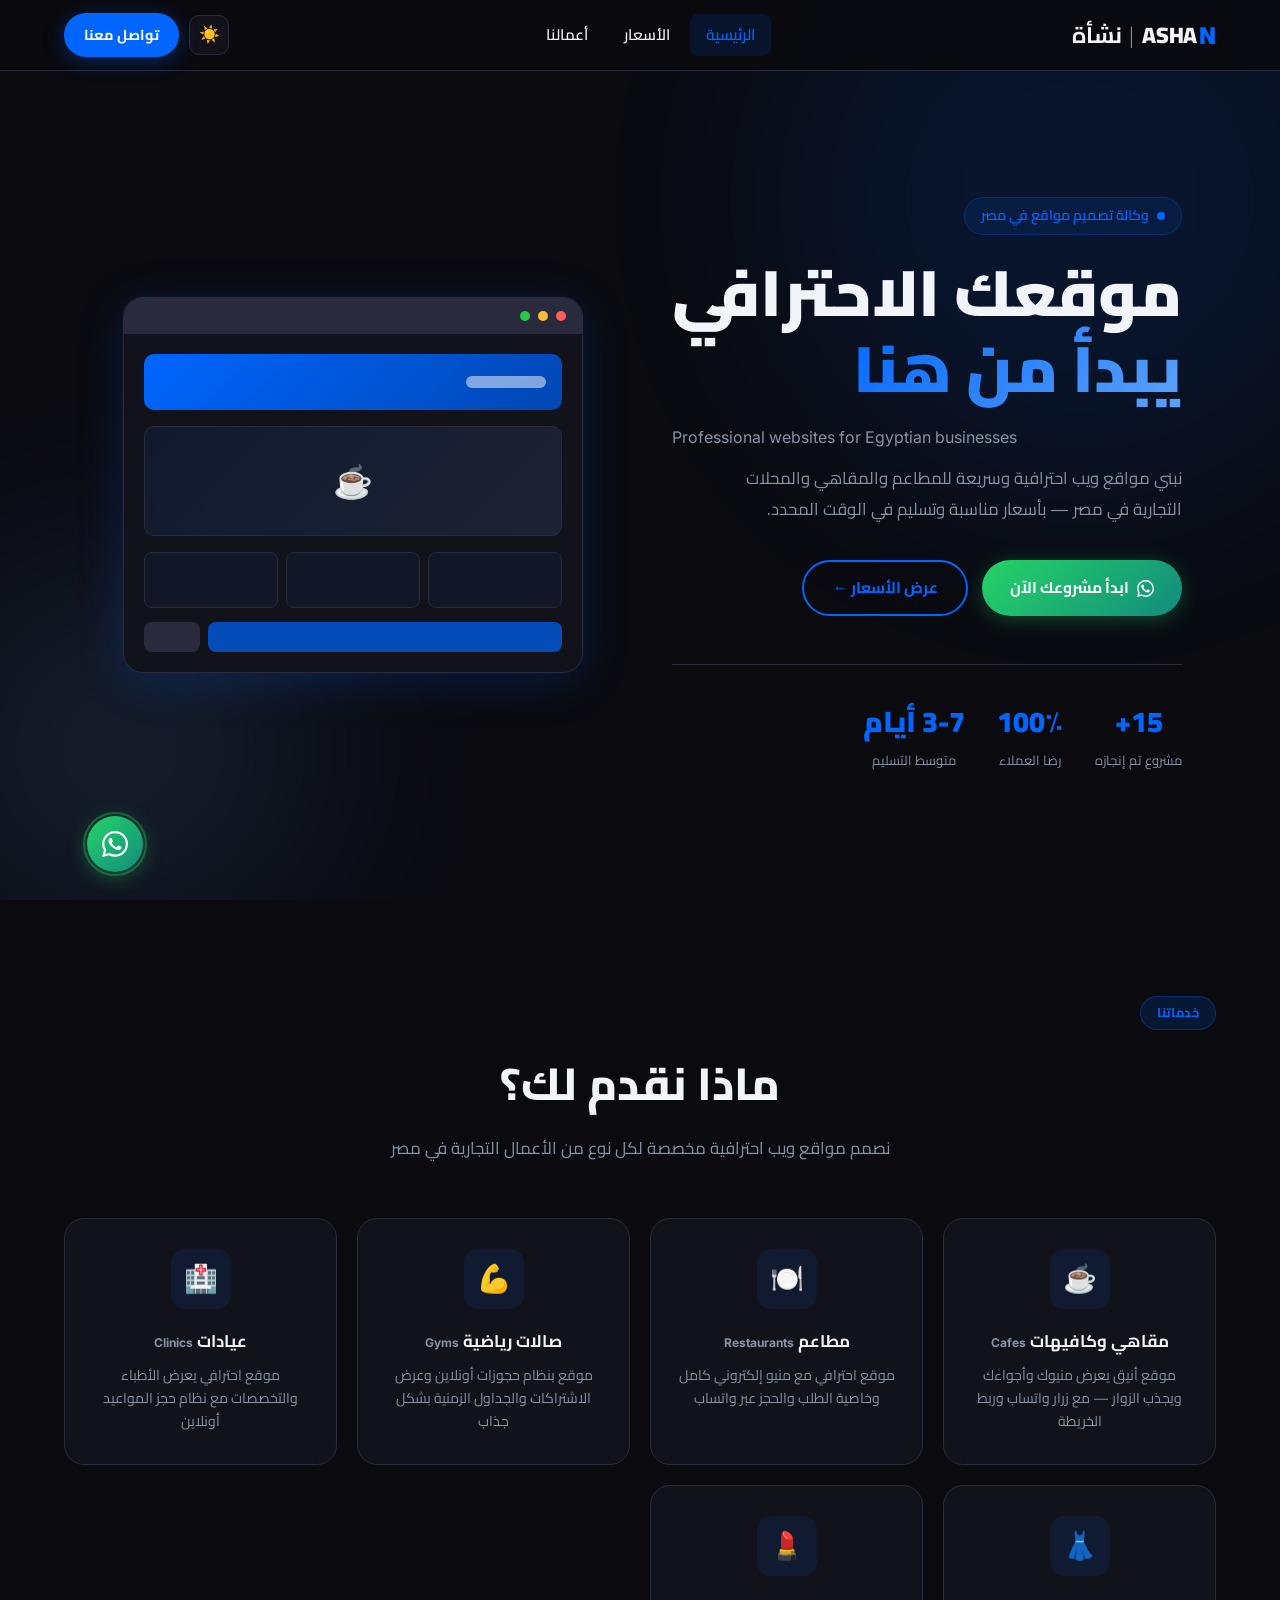
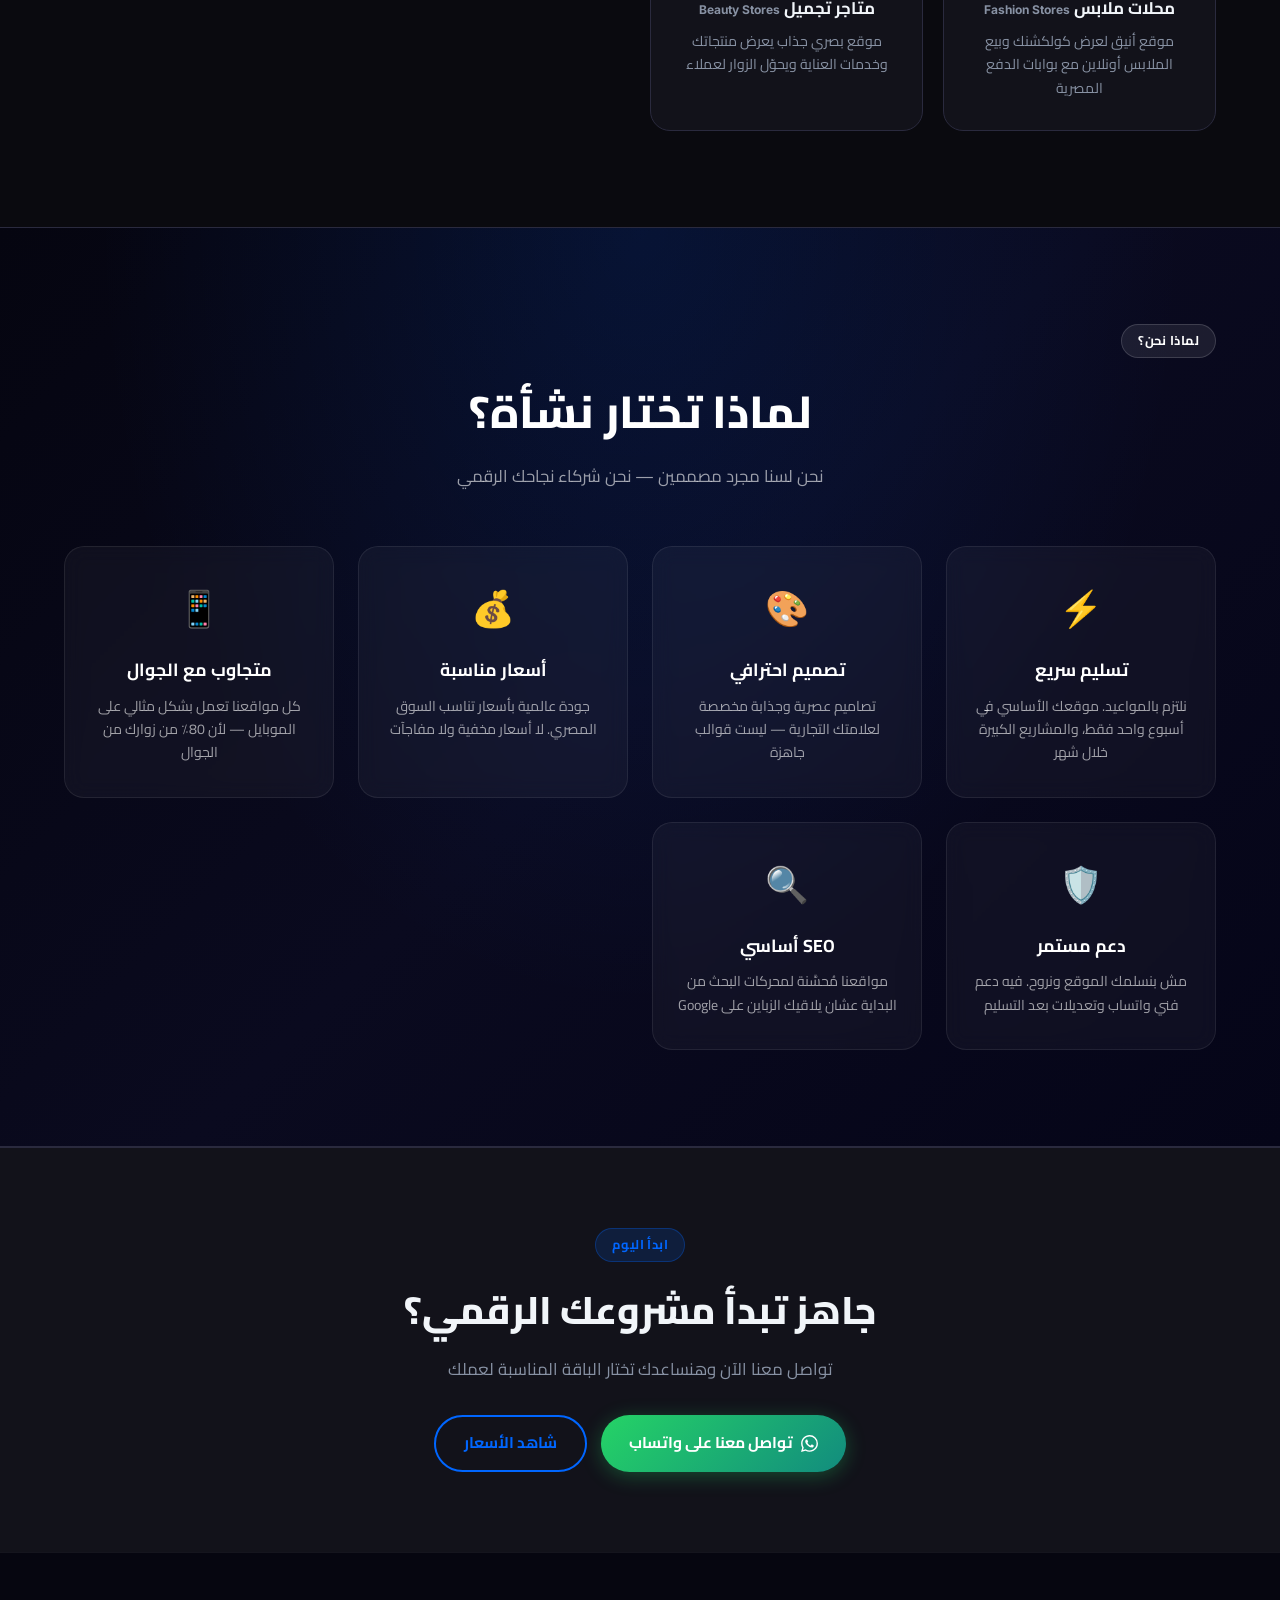
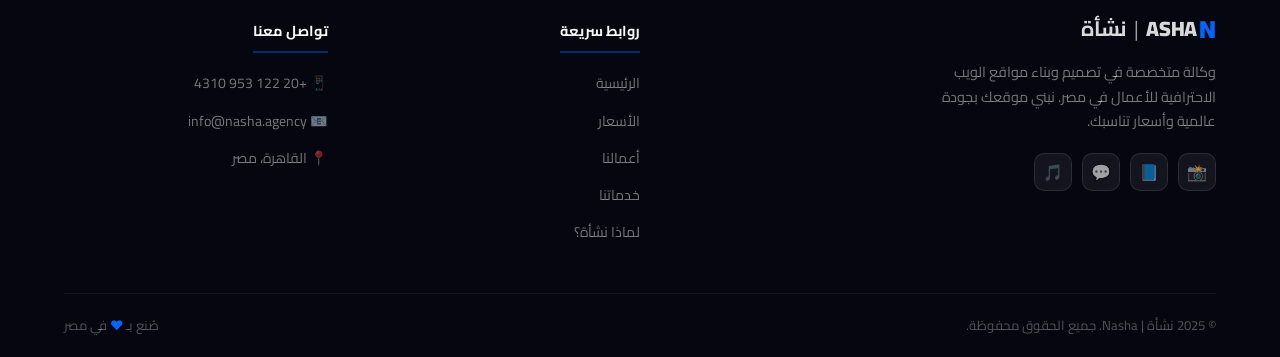
==== commit b496b4d2: "Fix splash screen: correct logo SVG, loading line, NASHA/نشأة text - SVG logo: dark rounded box + bl" ====
--- a/index.html
+++ b/index.html
@@ -19,25 +19,38 @@
 <!-- Page Loader -->
 <div id="splash-screen" class="splash-screen">
   <div class="splash-content">
-    <svg id="logo-animation" class="logo-splash" width="150" height="150" viewBox="0 0 100 100" xmlns="http://www.w3.org/2000/svg">
+    <svg class="logo-splash" viewBox="0 0 120 120" xmlns="http://www.w3.org/2000/svg">
       <defs>
         <linearGradient id="nGrad" x1="0%" y1="0%" x2="100%" y2="100%">
-          <stop offset="0%" style="stop-color:#4D8FFF"/>
-          <stop offset="100%" style="stop-color:#0033CC"/>
+          <stop offset="0%" stop-color="#4D8FFF"/>
+          <stop offset="100%" stop-color="#0033CC"/>
         </linearGradient>
+        <linearGradient id="iGrad" x1="0%" y1="0%" x2="0%" y2="100%">
+          <stop offset="0%" stop-color="#FFFFFF"/>
+          <stop offset="100%" stop-color="#B0CCFF"/>
+        </linearGradient>
+        <clipPath id="boxClip">
+          <rect x="5" y="5" width="110" height="110" rx="24"/>
+        </clipPath>
       </defs>
-      <path d="M 20 80 L 20 20 L 40 20 L 60 70 L 60 20 L 80 20 L 80 80 L 60 80 L 40 30 L 40 80 Z" fill="url(#nGrad)"/>
-      <rect x="84" y="14" width="14" height="14" fill="#0066FF" rx="3"/>
-      <path d="M 84 33 L 84 80 L 98 80 L 98 33 Z" fill="url(#iGrad)"/>
-      <defs>
-        <linearGradient id="iGrad" x1="0%" y1="0%" x2="0%" y2="100%">
-          <stop offset="0%" style="stop-color:#FFFFFF"/>
-          <stop offset="100%" style="stop-color:#AACCFF"/>
-        </linearGradient>
-      </defs>
+      <!-- Dark rounded box background -->
+      <rect x="5" y="5" width="110" height="110" rx="24" fill="#0D1225" stroke="rgba(255,255,255,0.08)" stroke-width="1"/>
+      <!-- N shape (blue gradient, italic/bold style) -->
+      <g clip-path="url(#boxClip)">
+        <path d="M 18 90 L 18 28 L 36 28 L 62 72 L 62 28 L 78 28 L 78 90 L 60 90 L 34 46 L 34 90 Z" fill="url(#nGrad)"/>
+        <!-- I white bar -->
+        <rect x="84" y="40" width="14" height="50" rx="2" fill="url(#iGrad)"/>
+        <!-- Blue dot above I -->
+        <rect x="84" y="24" width="14" height="12" rx="3" fill="#0066FF"/>
+      </g>
     </svg>
-    <div class="splash-brand">NASHA <span>| نشأة</span></div>
-    <div class="spinner"></div>
+
+    <div class="splash-text">
+      <div class="splash-text-en">NASHA</div>
+      <div class="splash-text-ar">نشأة</div>
+    </div>
+
+    <div class="loading-line"></div>
   </div>
 </div>
 
--- a/css/style.css
+++ b/css/style.css
@@ -658,13 +658,14 @@
 /* ---- SPLASH SCREEN ---- */
 .splash-screen {
   position: fixed;
-  inset: 0;
-  background: linear-gradient(135deg, #06091a 0%, #0d1230 50%, #060918 100%);
+  top: 0; left: 0;
+  width: 100%; height: 100%;
+  background: linear-gradient(135deg, #0a0e27 0%, #1a1f3a 100%);
   display: flex;
   justify-content: center;
   align-items: center;
   z-index: 9999;
-  transition: opacity 0.8s ease, visibility 0.8s ease;
+  animation: splashFadeOut 0.8s ease-out 3s forwards;
 }
 .splash-screen.splash-hidden {
   opacity: 0;
@@ -673,68 +674,79 @@
 }
 
 .splash-content {
+  text-align: center;
   display: flex;
   flex-direction: column;
   align-items: center;
-  gap: 24px;
-}
-
-/* Logo SVG */
+}
+
+/* Logo */
 .logo-splash {
-  animation: logoFadeIn 0.8s ease-out forwards, logoRotateOnce 0.9s cubic-bezier(0.4, 0, 0.2, 1) 0.3s forwards;
+  width: 150px;
+  height: 150px;
+  margin-bottom: 30px;
   opacity: 0;
-  filter: drop-shadow(0 0 24px rgba(0, 102, 255, 0.5));
+  animation: logoFadeIn 0.8s ease-out forwards;
+  filter: drop-shadow(0 0 28px rgba(0, 102, 255, 0.45));
 }
 
 @keyframes logoFadeIn {
-  from { opacity: 0; transform: scale(0.6); }
+  from { opacity: 0; transform: scale(0.8); }
   to   { opacity: 1; transform: scale(1); }
 }
 
-@keyframes logoRotateOnce {
-  from { transform: scale(1) rotate(0deg); }
-  to   { transform: scale(1) rotate(360deg); }
-}
-
-/* Brand text under logo */
-.splash-brand {
-  font-family: 'Inter', 'Cairo', sans-serif;
+/* Text */
+.splash-text { margin: 0 0 30px; }
+
+.splash-text-en {
+  font-family: 'Inter', sans-serif;
+  font-size: 2.8rem;
+  font-weight: 800;
+  color: #ffffff;
+  letter-spacing: 10px;
+  text-transform: uppercase;
+  margin-bottom: 8px;
+  opacity: 0;
+  animation: textFadeIn 0.8s ease-out 0.3s forwards;
+}
+
+.splash-text-ar {
+  font-family: 'Cairo', sans-serif;
   font-size: 1.5rem;
-  font-weight: 800;
-  color: #fff;
-  letter-spacing: 6px;
-  text-transform: uppercase;
+  font-weight: 600;
+  color: rgba(255, 255, 255, 0.65);
+  direction: rtl;
+  unicode-bidi: bidi-override;
+  letter-spacing: 3px;
   opacity: 0;
-  animation: fadeInUp 0.6s ease 0.5s forwards;
-}
-.splash-brand span {
-  color: rgba(255,255,255,0.4);
-  font-size: 1rem;
-  font-weight: 400;
-  letter-spacing: 2px;
-  font-family: 'Cairo', sans-serif;
-}
-
-@keyframes fadeInUp {
-  from { opacity: 0; transform: translateY(12px); }
+  animation: textFadeIn 0.8s ease-out 0.5s forwards;
+}
+
+@keyframes textFadeIn {
+  from { opacity: 0; transform: translateY(10px); }
   to   { opacity: 1; transform: translateY(0); }
 }
 
-/* Spinner */
-.spinner {
-  width: 44px;
-  height: 44px;
-  border: 3px solid rgba(0, 102, 255, 0.2);
-  border-top: 3px solid #0066FF;
-  border-radius: 50%;
-  animation: spin 0.9s linear infinite;
+/* Loading Line */
+.loading-line {
+  height: 3px;
+  width: 20px;
+  background: linear-gradient(90deg, transparent, #0066FF, transparent);
+  border-radius: 3px;
+  margin: 0 auto;
   opacity: 0;
-  animation: spin 0.9s linear infinite, fadeInUp 0.5s ease 0.9s forwards;
-}
-
-@keyframes spin {
-  0%   { transform: rotate(0deg); }
-  100% { transform: rotate(360deg); }
+  animation: textFadeIn 0.5s ease 0.9s forwards, loadingLine 1.5s ease-in-out 1.4s infinite;
+}
+
+@keyframes loadingLine {
+  0%   { width: 20px; }
+  50%  { width: 60px; }
+  100% { width: 20px; }
+}
+
+@keyframes splashFadeOut {
+  from { opacity: 1; visibility: visible; }
+  to   { opacity: 0; visibility: hidden; }
 }
 
 /* ---- SCROLL PROGRESS ---- */
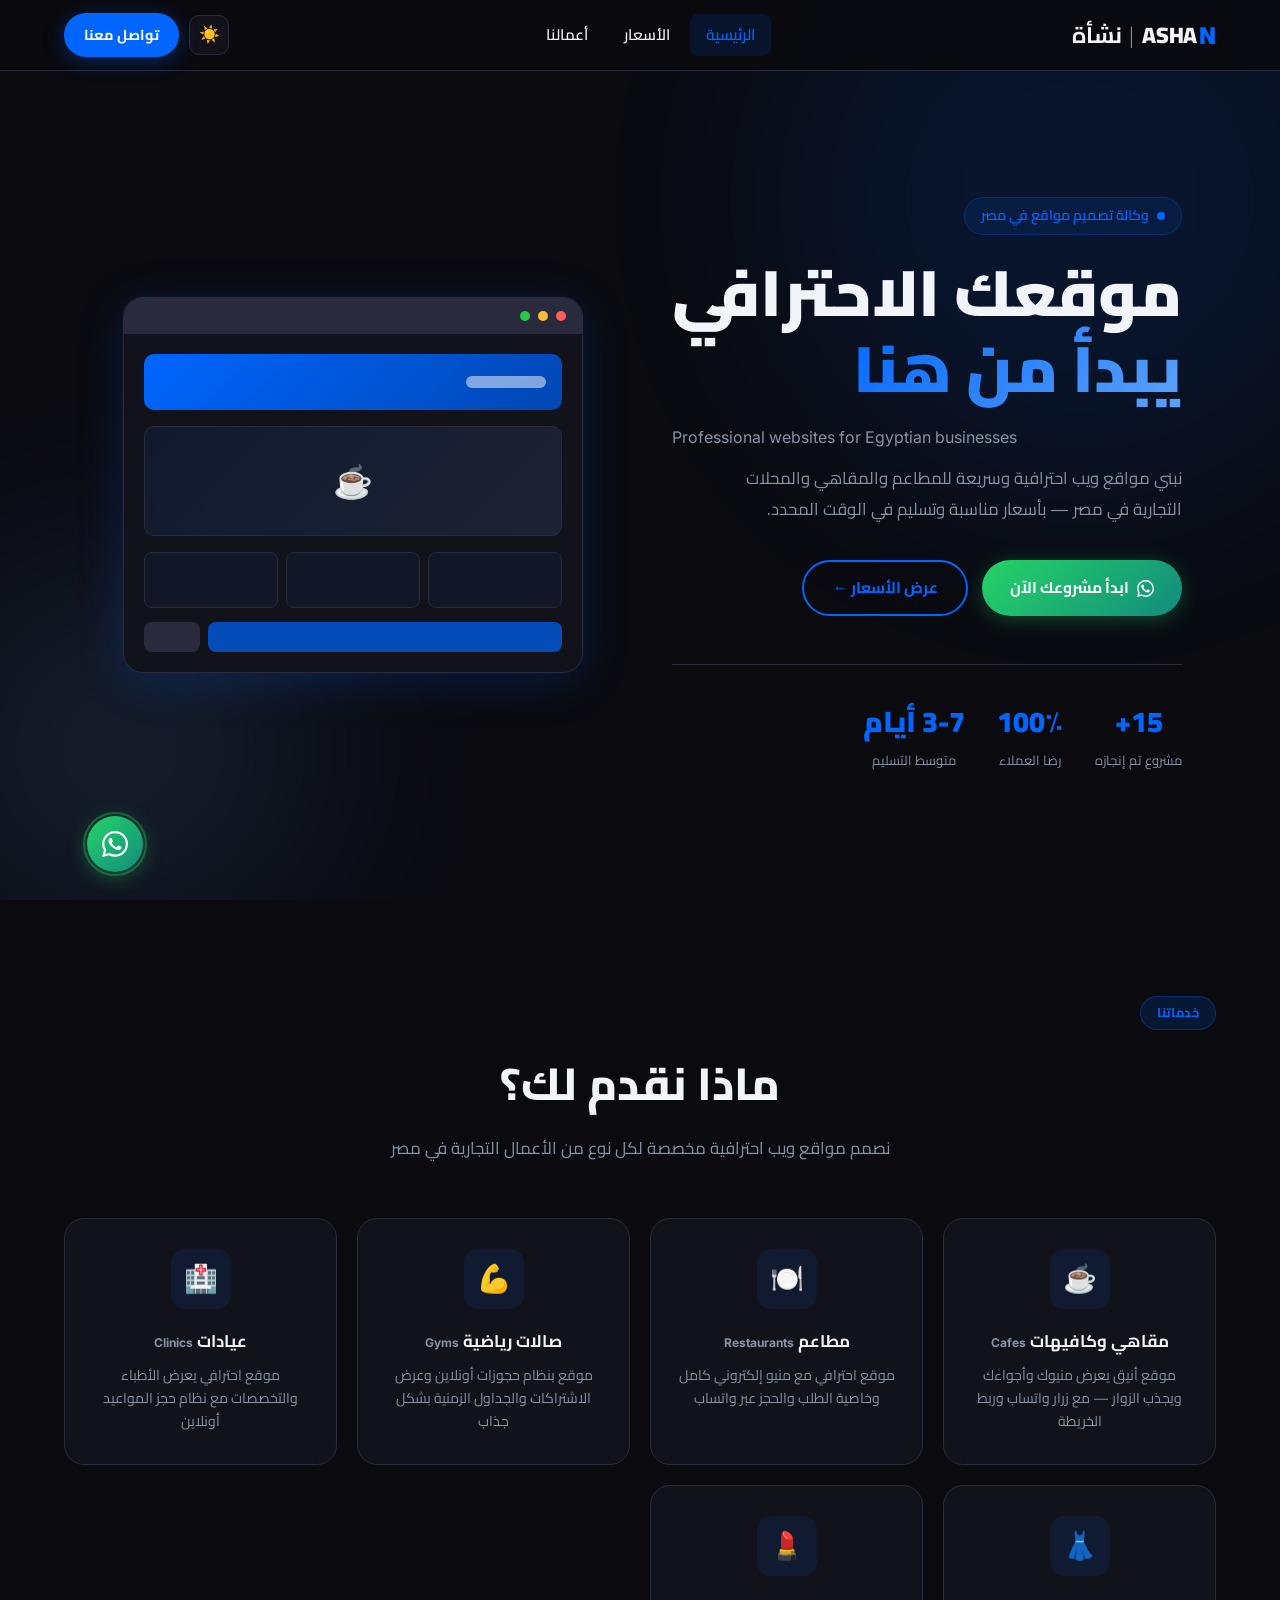
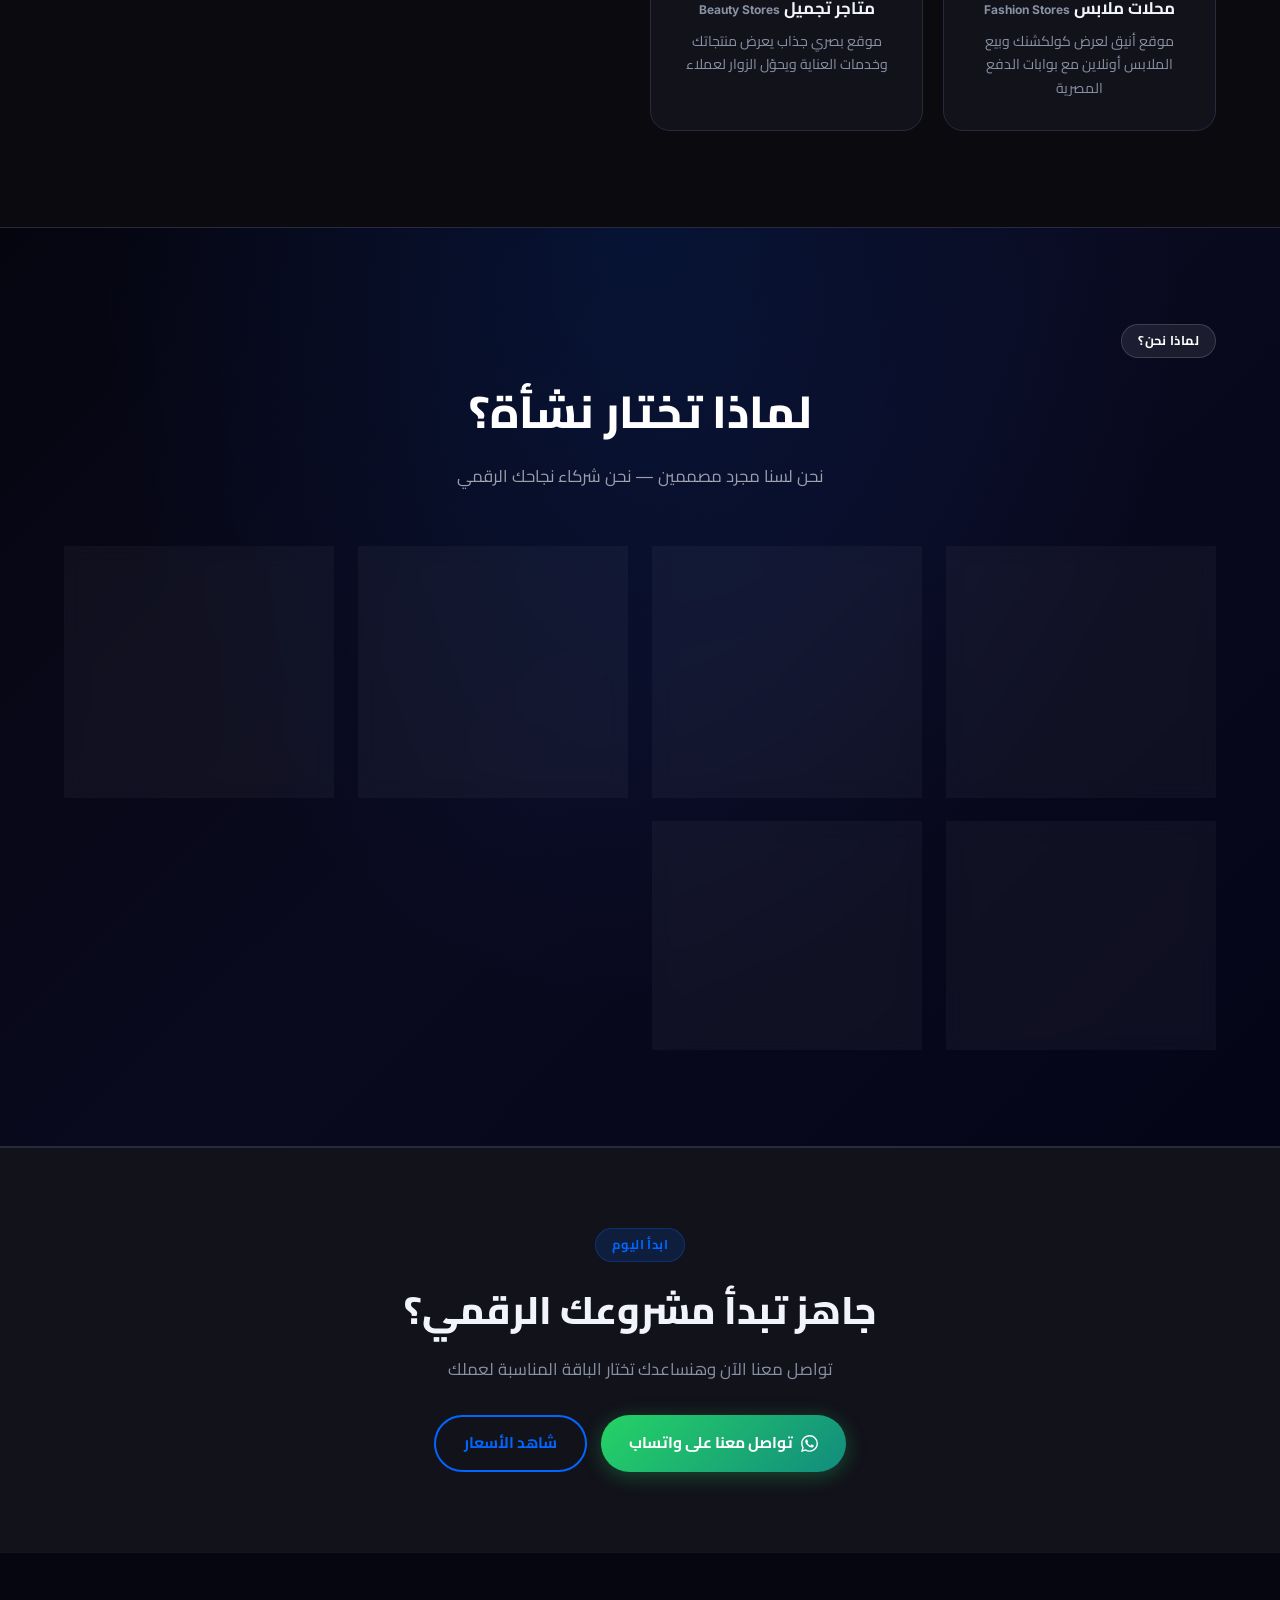
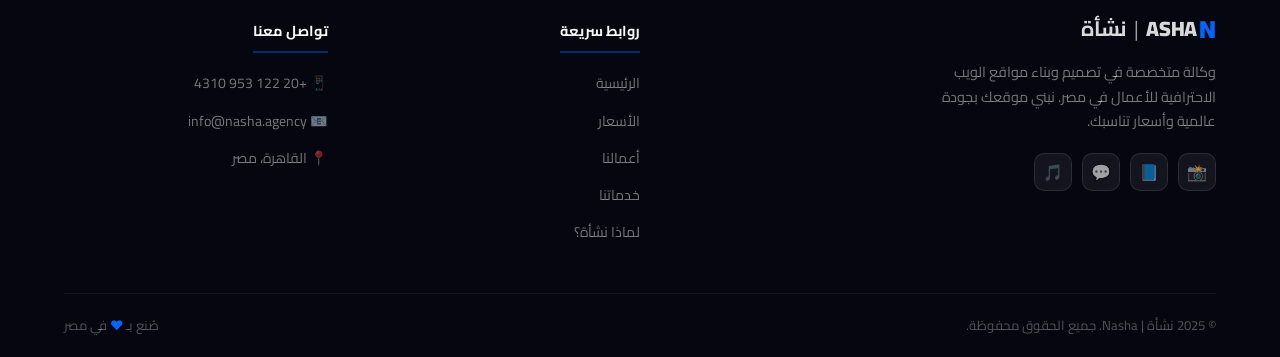
==== commit 06728c70: "Fix splash screen: correct NASHA SVG logo, loading line, text layout - SVG: N blue (#0066FF) + blue " ====
--- a/index.html
+++ b/index.html
@@ -19,30 +19,10 @@
 <!-- Page Loader -->
 <div id="splash-screen" class="splash-screen">
   <div class="splash-content">
-    <svg class="logo-splash" viewBox="0 0 120 120" xmlns="http://www.w3.org/2000/svg">
-      <defs>
-        <linearGradient id="nGrad" x1="0%" y1="0%" x2="100%" y2="100%">
-          <stop offset="0%" stop-color="#4D8FFF"/>
-          <stop offset="100%" stop-color="#0033CC"/>
-        </linearGradient>
-        <linearGradient id="iGrad" x1="0%" y1="0%" x2="0%" y2="100%">
-          <stop offset="0%" stop-color="#FFFFFF"/>
-          <stop offset="100%" stop-color="#B0CCFF"/>
-        </linearGradient>
-        <clipPath id="boxClip">
-          <rect x="5" y="5" width="110" height="110" rx="24"/>
-        </clipPath>
-      </defs>
-      <!-- Dark rounded box background -->
-      <rect x="5" y="5" width="110" height="110" rx="24" fill="#0D1225" stroke="rgba(255,255,255,0.08)" stroke-width="1"/>
-      <!-- N shape (blue gradient, italic/bold style) -->
-      <g clip-path="url(#boxClip)">
-        <path d="M 18 90 L 18 28 L 36 28 L 62 72 L 62 28 L 78 28 L 78 90 L 60 90 L 34 46 L 34 90 Z" fill="url(#nGrad)"/>
-        <!-- I white bar -->
-        <rect x="84" y="40" width="14" height="50" rx="2" fill="url(#iGrad)"/>
-        <!-- Blue dot above I -->
-        <rect x="84" y="24" width="14" height="12" rx="3" fill="#0066FF"/>
-      </g>
+    <svg class="logo-splash" width="120" height="120" viewBox="0 0 120 120" xmlns="http://www.w3.org/2000/svg">
+      <path d="M 30 95 L 30 25 L 50 25 L 70 75 L 70 25 L 90 25 L 90 95 L 70 95 L 50 45 L 50 95 Z" fill="#0066FF"/>
+      <rect x="95" y="20" width="18" height="18" fill="#0066FF" rx="3"/>
+      <path d="M 95 45 L 95 95 L 113 95 L 113 45 Z" fill="#FFFFFF"/>
     </svg>
 
     <div class="splash-text">
--- a/css/style.css
+++ b/css/style.css
@@ -678,70 +678,63 @@
   display: flex;
   flex-direction: column;
   align-items: center;
-}
-
-/* Logo */
+  gap: 20px;
+}
+
+/* Logo Animation */
 .logo-splash {
-  width: 150px;
-  height: 150px;
-  margin-bottom: 30px;
+  animation: logoFadeInScale 0.8s ease-out forwards;
+  filter: drop-shadow(0 0 20px rgba(0, 102, 255, 0.3));
+}
+
+@keyframes logoFadeInScale {
+  from { opacity: 0; transform: scale(0.5); }
+  to   { opacity: 1; transform: scale(1); }
+}
+
+/* Text block */
+.splash-text {
+  animation: textFadeIn 0.8s ease-out 0.4s forwards;
   opacity: 0;
-  animation: logoFadeIn 0.8s ease-out forwards;
-  filter: drop-shadow(0 0 28px rgba(0, 102, 255, 0.45));
-}
-
-@keyframes logoFadeIn {
-  from { opacity: 0; transform: scale(0.8); }
-  to   { opacity: 1; transform: scale(1); }
-}
-
-/* Text */
-.splash-text { margin: 0 0 30px; }
+}
 
 .splash-text-en {
-  font-family: 'Inter', sans-serif;
-  font-size: 2.8rem;
-  font-weight: 800;
-  color: #ffffff;
-  letter-spacing: 10px;
-  text-transform: uppercase;
-  margin-bottom: 8px;
-  opacity: 0;
-  animation: textFadeIn 0.8s ease-out 0.3s forwards;
+  font-size: 48px;
+  font-weight: 700;
+  color: #FFFFFF;
+  letter-spacing: 6px;
+  margin: 0;
+  font-family: 'Inter', 'Segoe UI', sans-serif;
 }
 
 .splash-text-ar {
-  font-family: 'Cairo', sans-serif;
-  font-size: 1.5rem;
-  font-weight: 600;
-  color: rgba(255, 255, 255, 0.65);
+  font-size: 28px;
+  color: #FFFFFF;
   direction: rtl;
   unicode-bidi: bidi-override;
-  letter-spacing: 3px;
-  opacity: 0;
-  animation: textFadeIn 0.8s ease-out 0.5s forwards;
+  margin: 5px 0 0 0;
+  font-family: 'Cairo', sans-serif;
+  letter-spacing: 2px;
 }
 
 @keyframes textFadeIn {
-  from { opacity: 0; transform: translateY(10px); }
+  from { opacity: 0; transform: translateY(15px); }
   to   { opacity: 1; transform: translateY(0); }
 }
 
 /* Loading Line */
 .loading-line {
+  width: 50px;
   height: 3px;
-  width: 20px;
-  background: linear-gradient(90deg, transparent, #0066FF, transparent);
-  border-radius: 3px;
-  margin: 0 auto;
-  opacity: 0;
-  animation: textFadeIn 0.5s ease 0.9s forwards, loadingLine 1.5s ease-in-out 1.4s infinite;
+  background: linear-gradient(90deg, transparent 0%, #0066FF 50%, transparent 100%);
+  animation: loadingLine 2s ease-in-out infinite;
+  border-radius: 2px;
 }
 
 @keyframes loadingLine {
-  0%   { width: 20px; }
-  50%  { width: 60px; }
-  100% { width: 20px; }
+  0%   { width: 30px; opacity: 0.3; }
+  50%  { width: 60px; opacity: 1; }
+  100% { width: 30px; opacity: 0.3; }
 }
 
 @keyframes splashFadeOut {
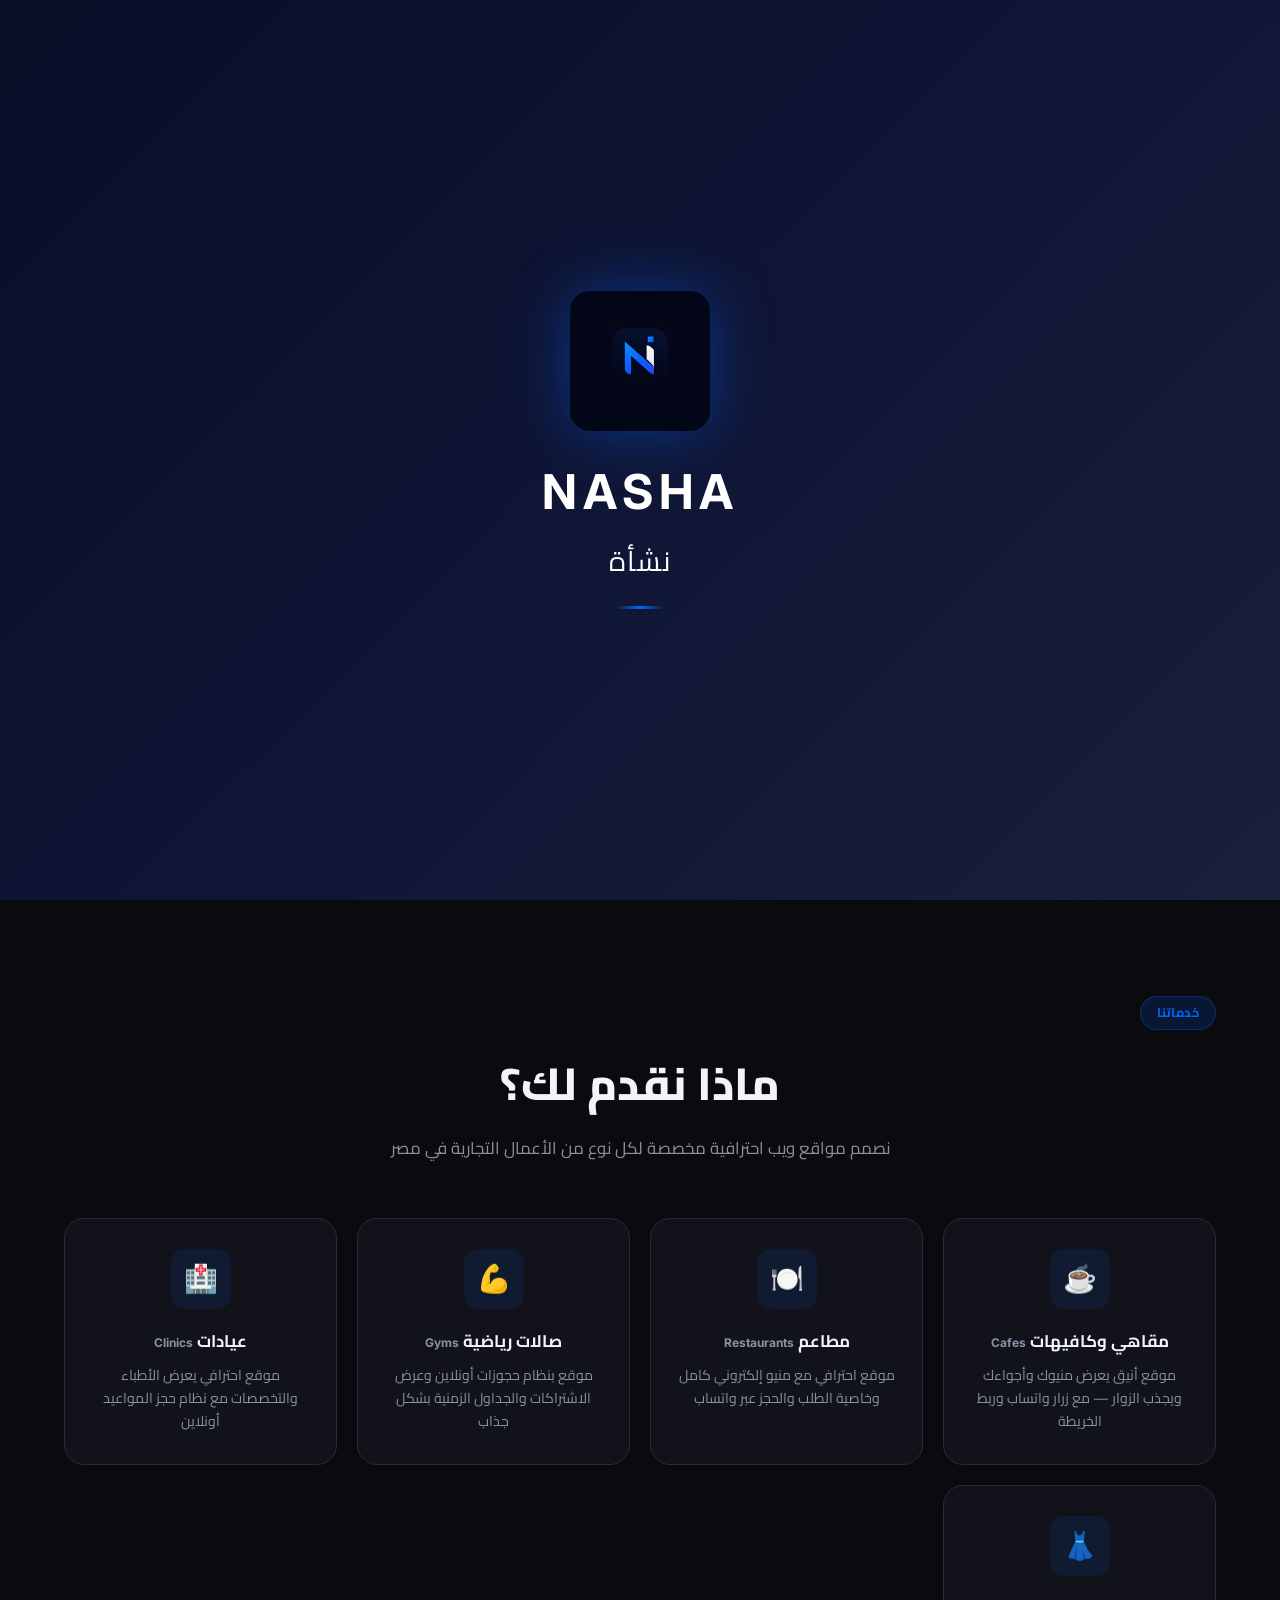
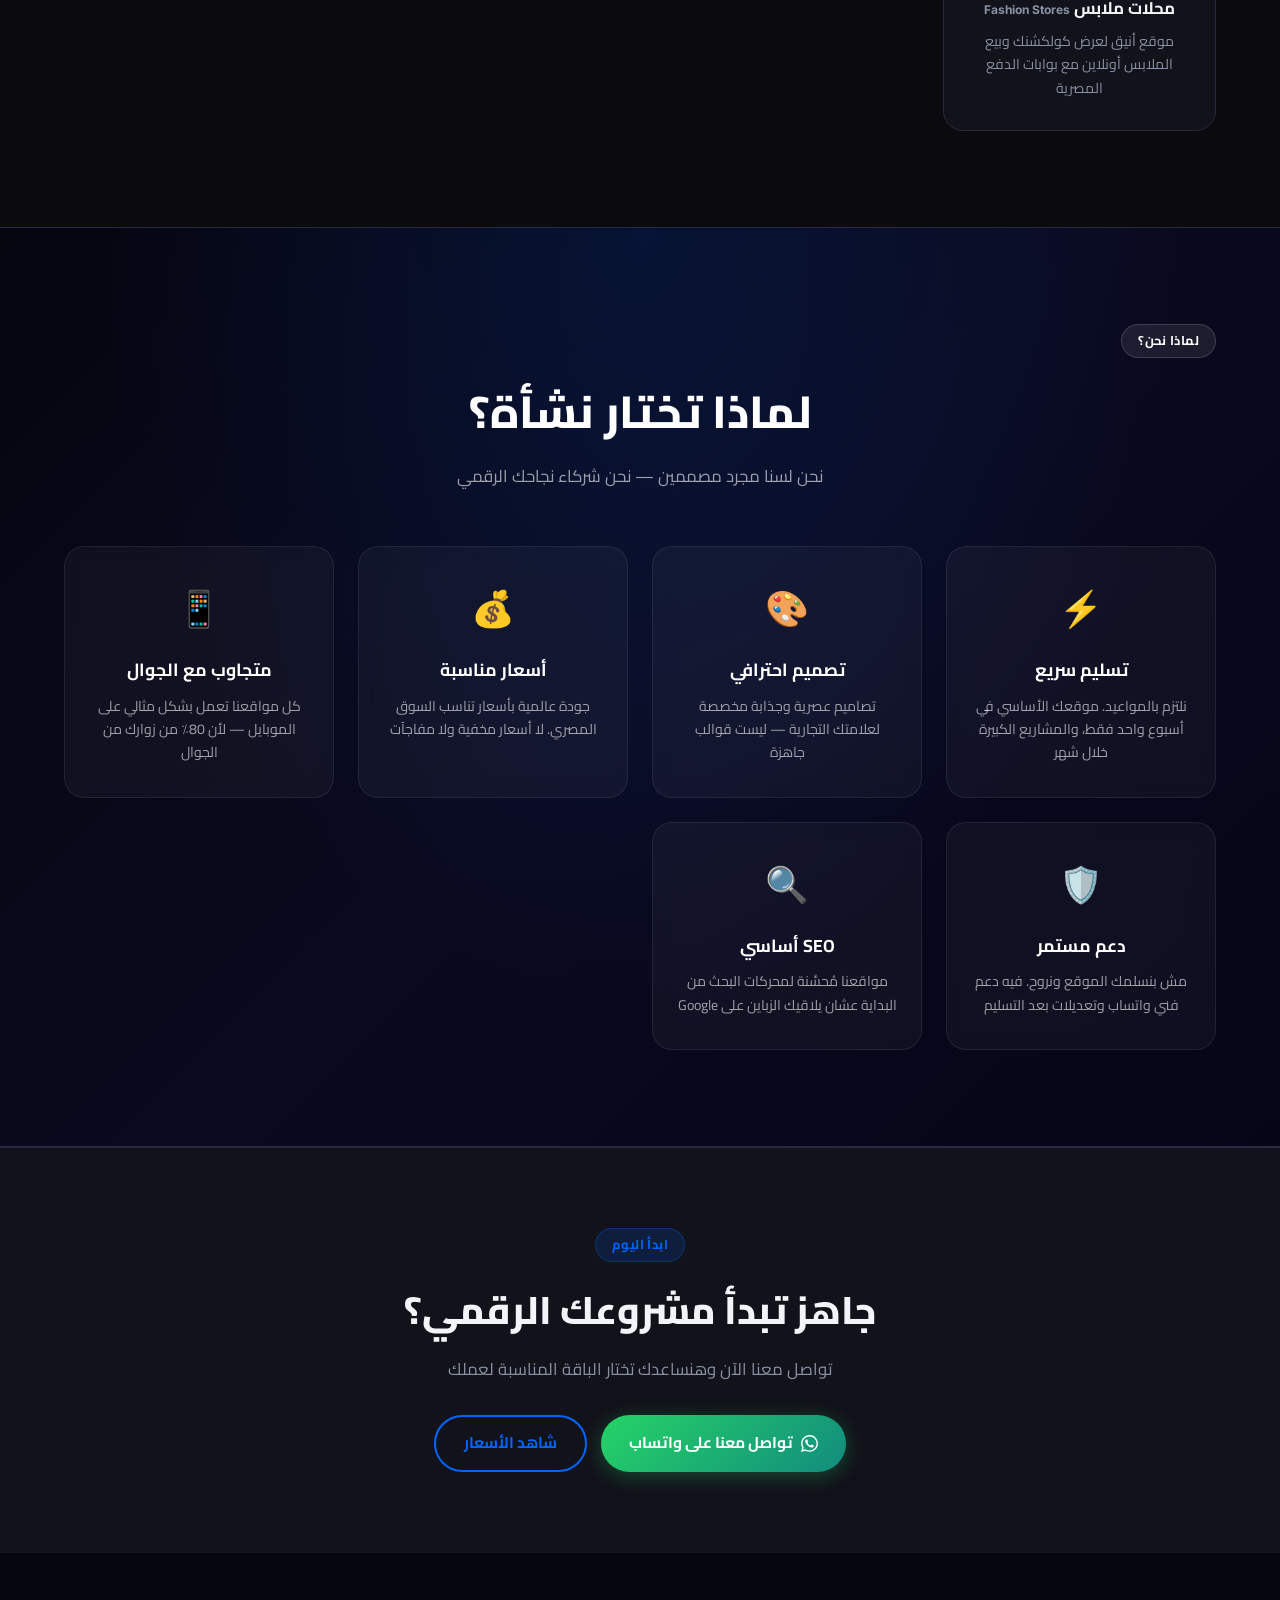
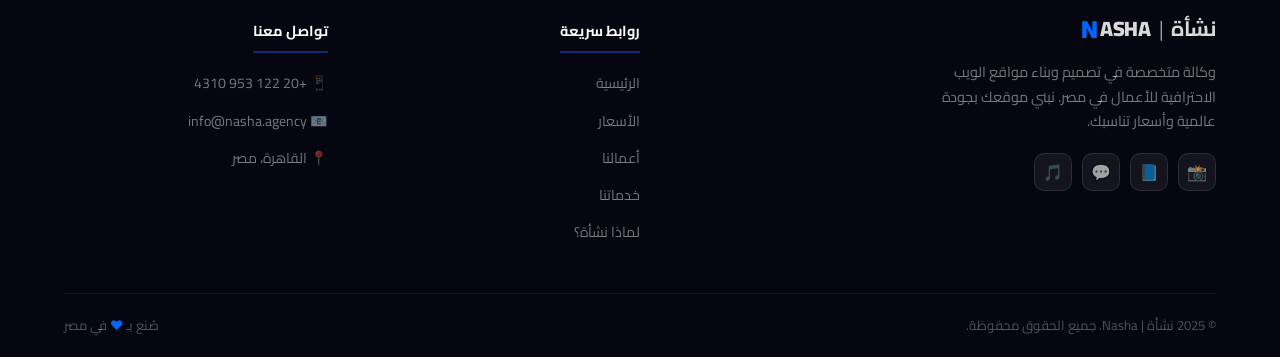
==== commit e77e2909: "Fix: RTL logo direction NASHA, real logo in splash, remove beauty section - index.html: use real nas" ====
--- a/index.html
+++ b/index.html
@@ -19,11 +19,7 @@
 <!-- Page Loader -->
 <div id="splash-screen" class="splash-screen">
   <div class="splash-content">
-    <svg class="logo-splash" width="120" height="120" viewBox="0 0 120 120" xmlns="http://www.w3.org/2000/svg">
-      <path d="M 30 95 L 30 25 L 50 25 L 70 75 L 70 25 L 90 25 L 90 95 L 70 95 L 50 45 L 50 95 Z" fill="#0066FF"/>
-      <rect x="95" y="20" width="18" height="18" fill="#0066FF" rx="3"/>
-      <path d="M 95 45 L 95 95 L 113 95 L 113 45 Z" fill="#FFFFFF"/>
-    </svg>
+    <img src="assets/nasha-icon.jpg" alt="Nasha Logo" class="logo-splash" width="140" height="140" style="border-radius: 20px;" />
 
     <div class="splash-text">
       <div class="splash-text-en">NASHA</div>
@@ -210,11 +206,6 @@
         <h3>محلات ملابس <span style="font-size:0.75rem;color:var(--text-muted);font-family:'Inter',sans-serif;">Fashion Stores</span></h3>
         <p>موقع أنيق لعرض كولكشنك وبيع الملابس أونلاين مع بوابات الدفع المصرية</p>
       </div>
-      <div class="service-card" data-animate data-delay="2">
-        <div class="service-icon">💄</div>
-        <h3>متاجر تجميل <span style="font-size:0.75rem;color:var(--text-muted);font-family:'Inter',sans-serif;">Beauty Stores</span></h3>
-        <p>موقع بصري جذاب يعرض منتجاتك وخدمات العناية ويحوّل الزوار لعملاء</p>
-      </div>
     </div>
   </div>
 </section>
--- a/css/style.css
+++ b/css/style.css
@@ -161,6 +161,8 @@
   letter-spacing: -0.01em;
   white-space: nowrap;
   line-height: 1;
+  direction: ltr;
+  unicode-bidi: embed;
 }
 
 .logo-n {
@@ -660,12 +662,12 @@
   position: fixed;
   top: 0; left: 0;
   width: 100%; height: 100%;
-  background: linear-gradient(135deg, #0a0e27 0%, #1a1f3a 100%);
+  background: linear-gradient(135deg, #0a0e27 0%, #0f1535 50%, #1a1f3a 100%);
   display: flex;
   justify-content: center;
   align-items: center;
   z-index: 9999;
-  animation: splashFadeOut 0.8s ease-out 3s forwards;
+  transition: opacity 0.8s ease-out, visibility 0.8s ease-out;
 }
 .splash-screen.splash-hidden {
   opacity: 0;
@@ -683,8 +685,11 @@
 
 /* Logo Animation */
 .logo-splash {
-  animation: logoFadeInScale 0.8s ease-out forwards;
-  filter: drop-shadow(0 0 20px rgba(0, 102, 255, 0.3));
+  width: 140px;
+  height: 140px;
+  animation: logoFadeInScale 0.8s cubic-bezier(0.34, 1.56, 0.64, 1) forwards;
+  filter: drop-shadow(0 0 30px rgba(0, 102, 255, 0.4));
+  object-fit: cover;
 }
 
 @keyframes logoFadeInScale {
@@ -705,6 +710,8 @@
   letter-spacing: 6px;
   margin: 0;
   font-family: 'Inter', 'Segoe UI', sans-serif;
+  direction: ltr;
+  unicode-bidi: embed;
 }
 
 .splash-text-ar {
@@ -1033,6 +1040,9 @@
   .pricing-card.featured { transform: none; }
   .pricing-card.featured:hover { transform: translateY(-6px); }
   .hero-mockup { max-width: 300px; }
+  .logo-splash { width: 100px !important; height: 100px !important; }
+  .splash-text-en { font-size: 36px; letter-spacing: 4px; }
+  .splash-text-ar { font-size: 22px; }
 }
 
 @media (max-width: 480px) {
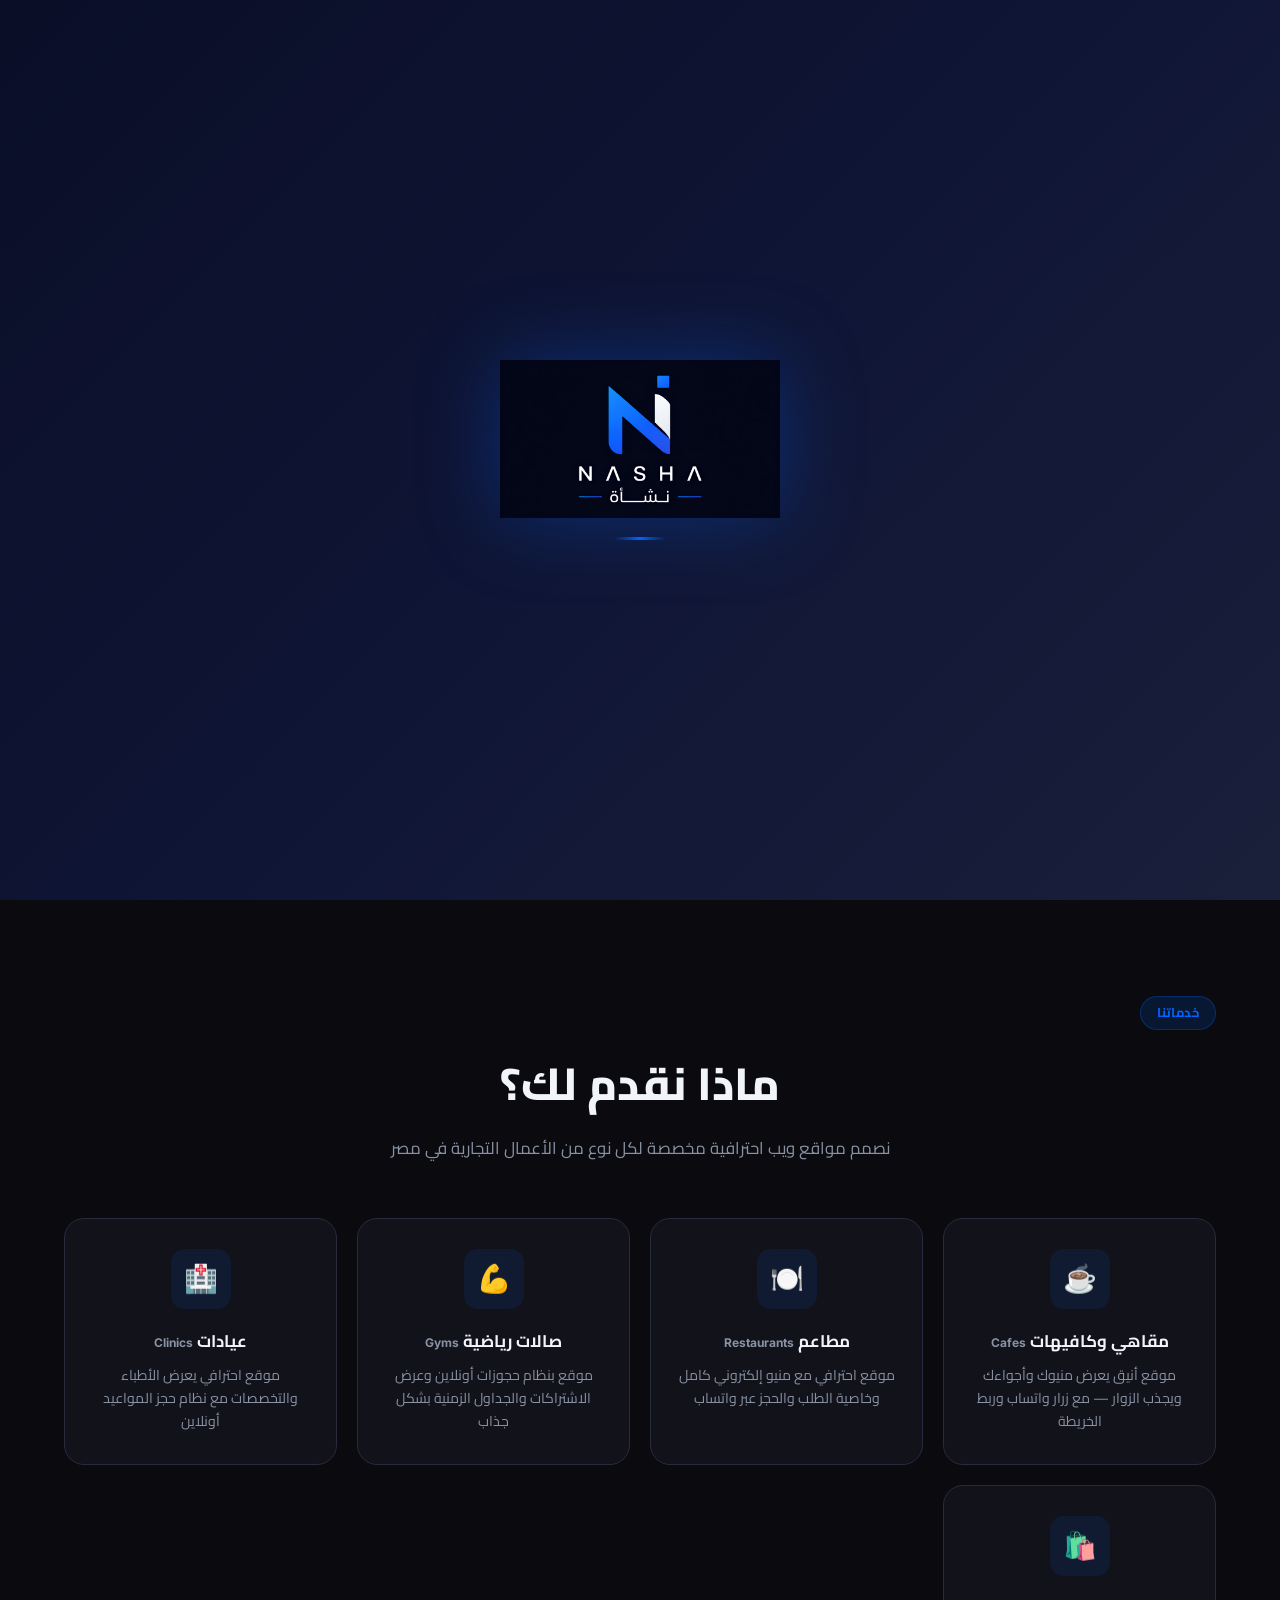
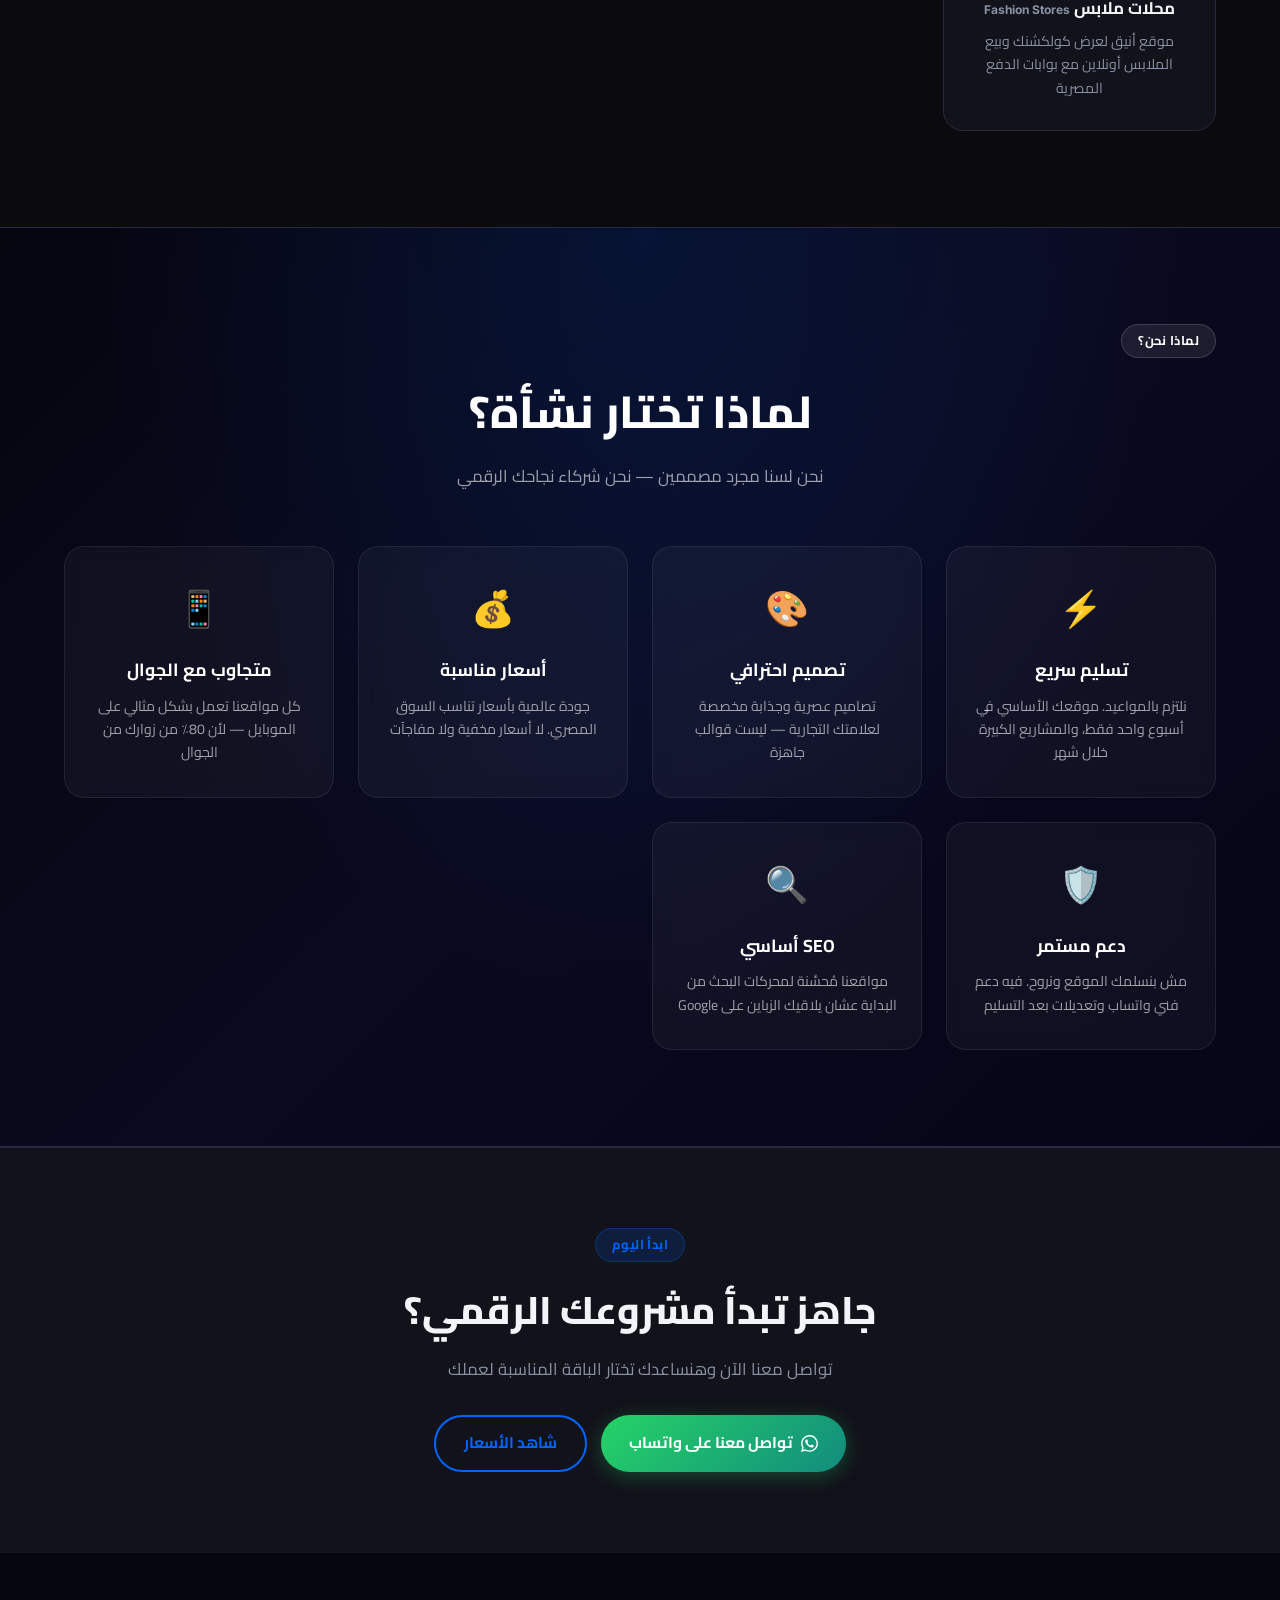
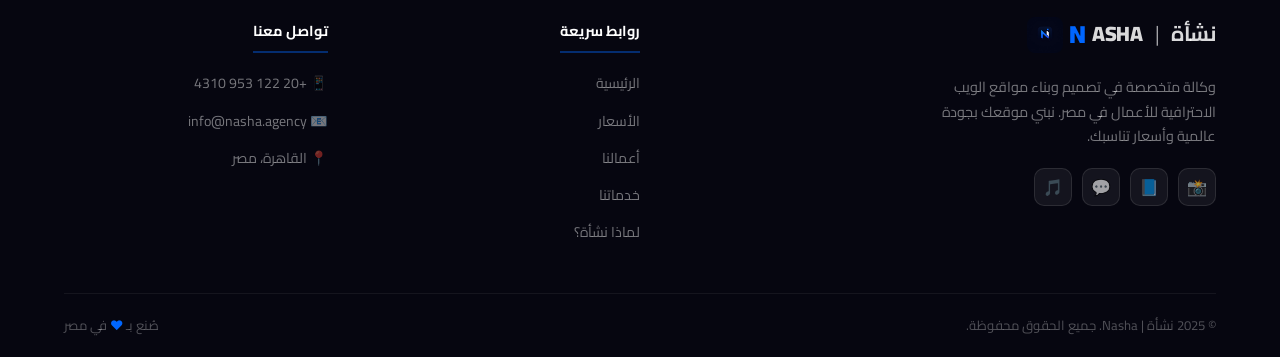
==== commit f850efc0: "Update index.html" ====
--- a/index.html
+++ b/index.html
@@ -19,13 +19,7 @@
 <!-- Page Loader -->
 <div id="splash-screen" class="splash-screen">
   <div class="splash-content">
-    <img src="assets/nasha-icon.jpg" alt="Nasha Logo" class="logo-splash" width="140" height="140" style="border-radius: 20px;" />
-
-    <div class="splash-text">
-      <div class="splash-text-en">NASHA</div>
-      <div class="splash-text-ar">نشأة</div>
-    </div>
-
+    <img src="assets/nasha-logo-full.jpg" alt="Nasha Logo" class="logo-splash-full" />
     <div class="loading-line"></div>
   </div>
 </div>
@@ -52,6 +46,7 @@
     <div class="nav-inner">
 
       <a href="index.html" class="nasha-logo logo-animated" aria-label="نشأة Nasha">
+        <img src="assets/nasha-icon.jpg" alt="Nasha" class="nav-logo-img" />
         <span class="logo-n">N</span><span class="logo-rest">ASHA</span>
         <span class="logo-sep">|</span>
         <span class="logo-ar">نشأة</span>
@@ -126,21 +121,6 @@
           <a href="pricing.html" class="btn btn-outline">
             عرض الأسعار ←
           </a>
-        </div>
-
-        <div class="hero-stats">
-          <div class="stat-item">
-            <span class="stat-number" data-target="15" data-suffix="+">0+</span>
-            <span class="stat-label">مشروع تم إنجازه</span>
-          </div>
-          <div class="stat-item">
-            <span class="stat-number" data-target="100" data-suffix="٪">0٪</span>
-            <span class="stat-label">رضا العملاء</span>
-          </div>
-          <div class="stat-item">
-            <span class="stat-number" data-target="3" data-suffix="-7 أيام">0 أيام</span>
-            <span class="stat-label">متوسط التسليم</span>
-          </div>
         </div>
       </div>
 
@@ -202,7 +182,7 @@
         <p>موقع احترافي يعرض الأطباء والتخصصات مع نظام حجز المواعيد أونلاين</p>
       </div>
       <div class="service-card" data-animate data-delay="1">
-        <div class="service-icon">👗</div>
+        <div class="service-icon">🛍️</div>
         <h3>محلات ملابس <span style="font-size:0.75rem;color:var(--text-muted);font-family:'Inter',sans-serif;">Fashion Stores</span></h3>
         <p>موقع أنيق لعرض كولكشنك وبيع الملابس أونلاين مع بوابات الدفع المصرية</p>
       </div>
@@ -274,6 +254,7 @@
     <div class="footer-grid">
       <div class="footer-brand">
         <a href="index.html" class="nasha-logo footer-nasha-logo logo-animated" style="font-size:1.3rem;">
+          <img src="assets/nasha-icon.jpg" alt="Nasha" class="nav-logo-img" />
           <span class="logo-n">N</span><span class="logo-rest">ASHA</span>
           <span class="logo-sep">|</span>
           <span class="logo-ar">نشأة</span>
--- a/css/style.css
+++ b/css/style.css
@@ -155,7 +155,7 @@
 .nasha-logo {
   display: inline-flex;
   align-items: center;
-  gap: 2px;
+  gap: 6px;
   font-size: 1.4rem;
   font-weight: 900;
   letter-spacing: -0.01em;
@@ -163,6 +163,14 @@
   line-height: 1;
   direction: ltr;
   unicode-bidi: embed;
+}
+
+.nav-logo-img {
+  width: 36px;
+  height: 36px;
+  border-radius: 8px;
+  object-fit: cover;
+  flex-shrink: 0;
 }
 
 .logo-n {
@@ -692,9 +700,20 @@
   object-fit: cover;
 }
 
+/* Full Logo in Splash Screen */
+.logo-splash-full {
+  width: 280px;
+  height: auto;
+  animation: logoFadeInScale 1s cubic-bezier(0.34, 1.56, 0.64, 1) forwards;
+  filter: drop-shadow(0 0 40px rgba(0, 102, 255, 0.3));
+  object-fit: contain;
+  border-radius: 0;
+}
+
 @keyframes logoFadeInScale {
-  from { opacity: 0; transform: scale(0.5); }
-  to   { opacity: 1; transform: scale(1); }
+  0% { opacity: 0; transform: scale(0.6) translateY(20px); }
+  60% { opacity: 1; transform: scale(1.03) translateY(-3px); }
+  100% { opacity: 1; transform: scale(1) translateY(0); }
 }
 
 /* Text block */
@@ -1041,6 +1060,7 @@
   .pricing-card.featured:hover { transform: translateY(-6px); }
   .hero-mockup { max-width: 300px; }
   .logo-splash { width: 100px !important; height: 100px !important; }
+  .logo-splash-full { width: 200px !important; }
   .splash-text-en { font-size: 36px; letter-spacing: 4px; }
   .splash-text-ar { font-size: 22px; }
 }
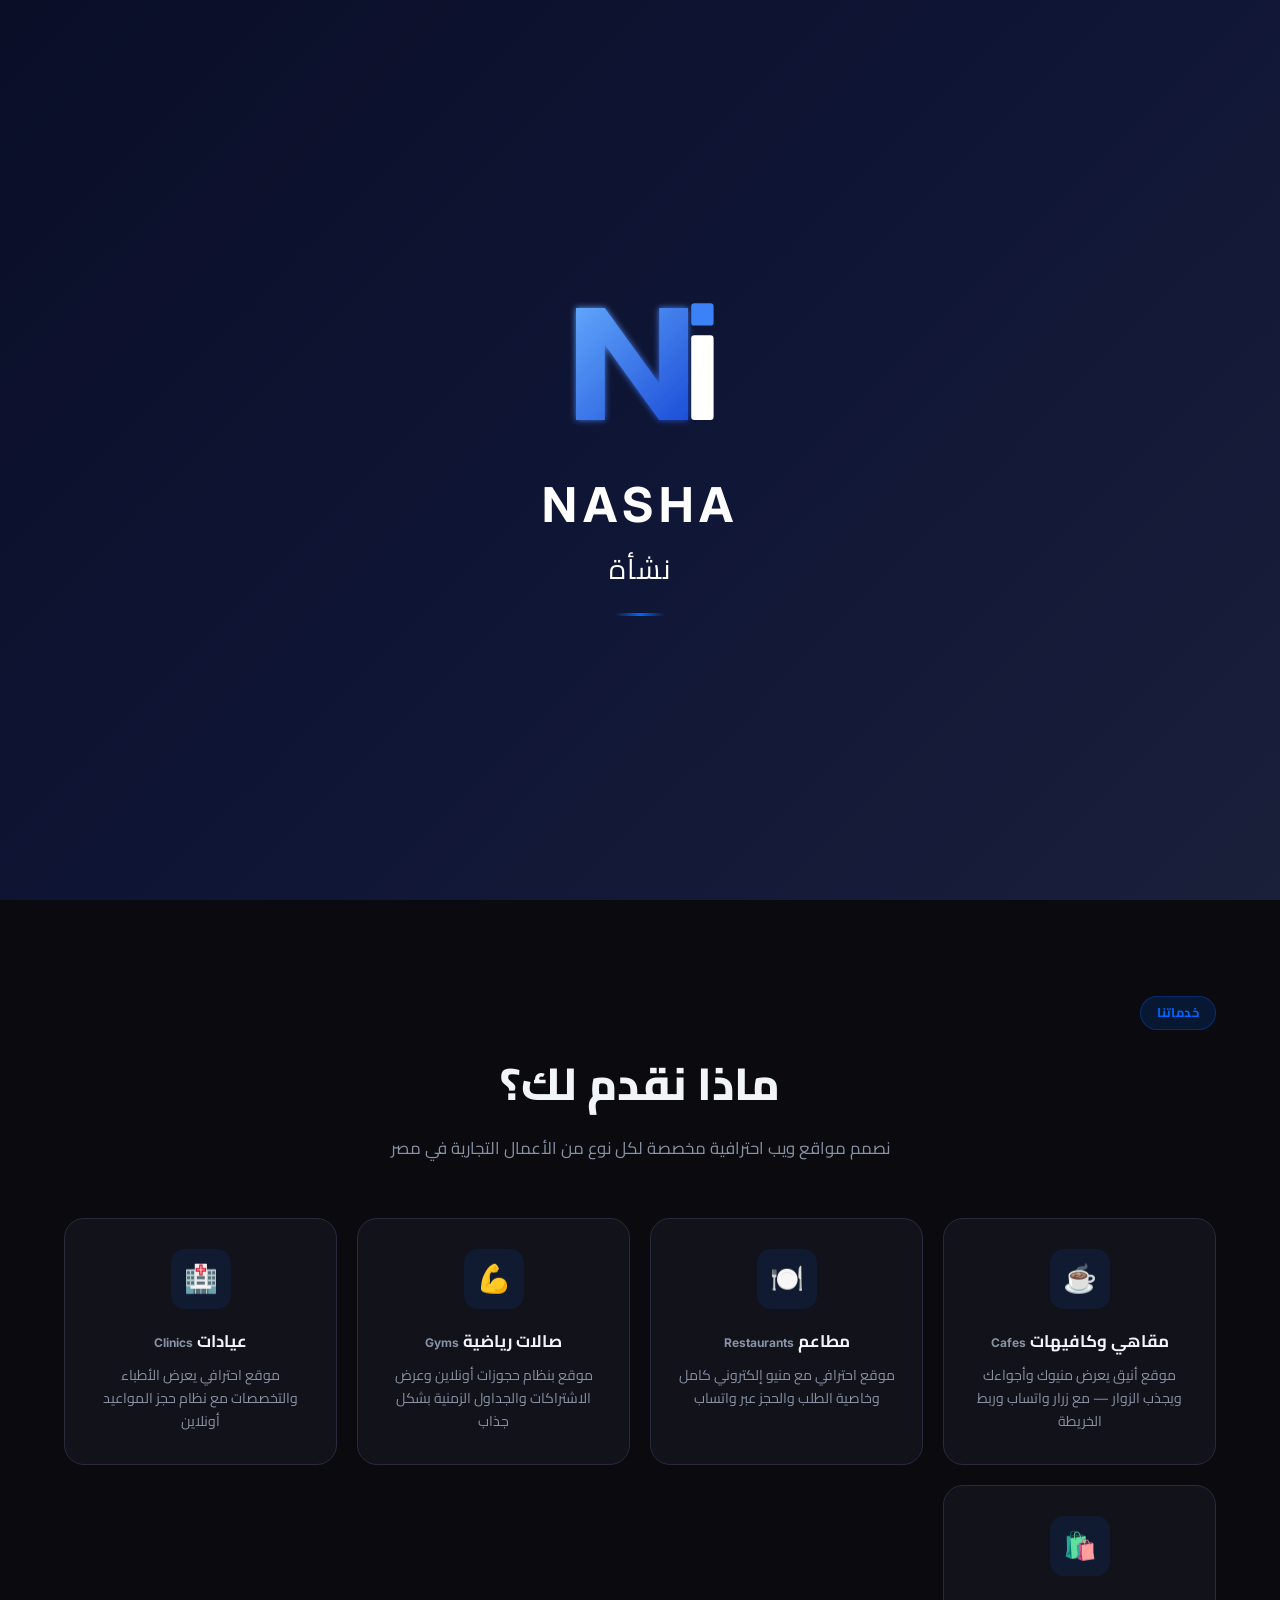
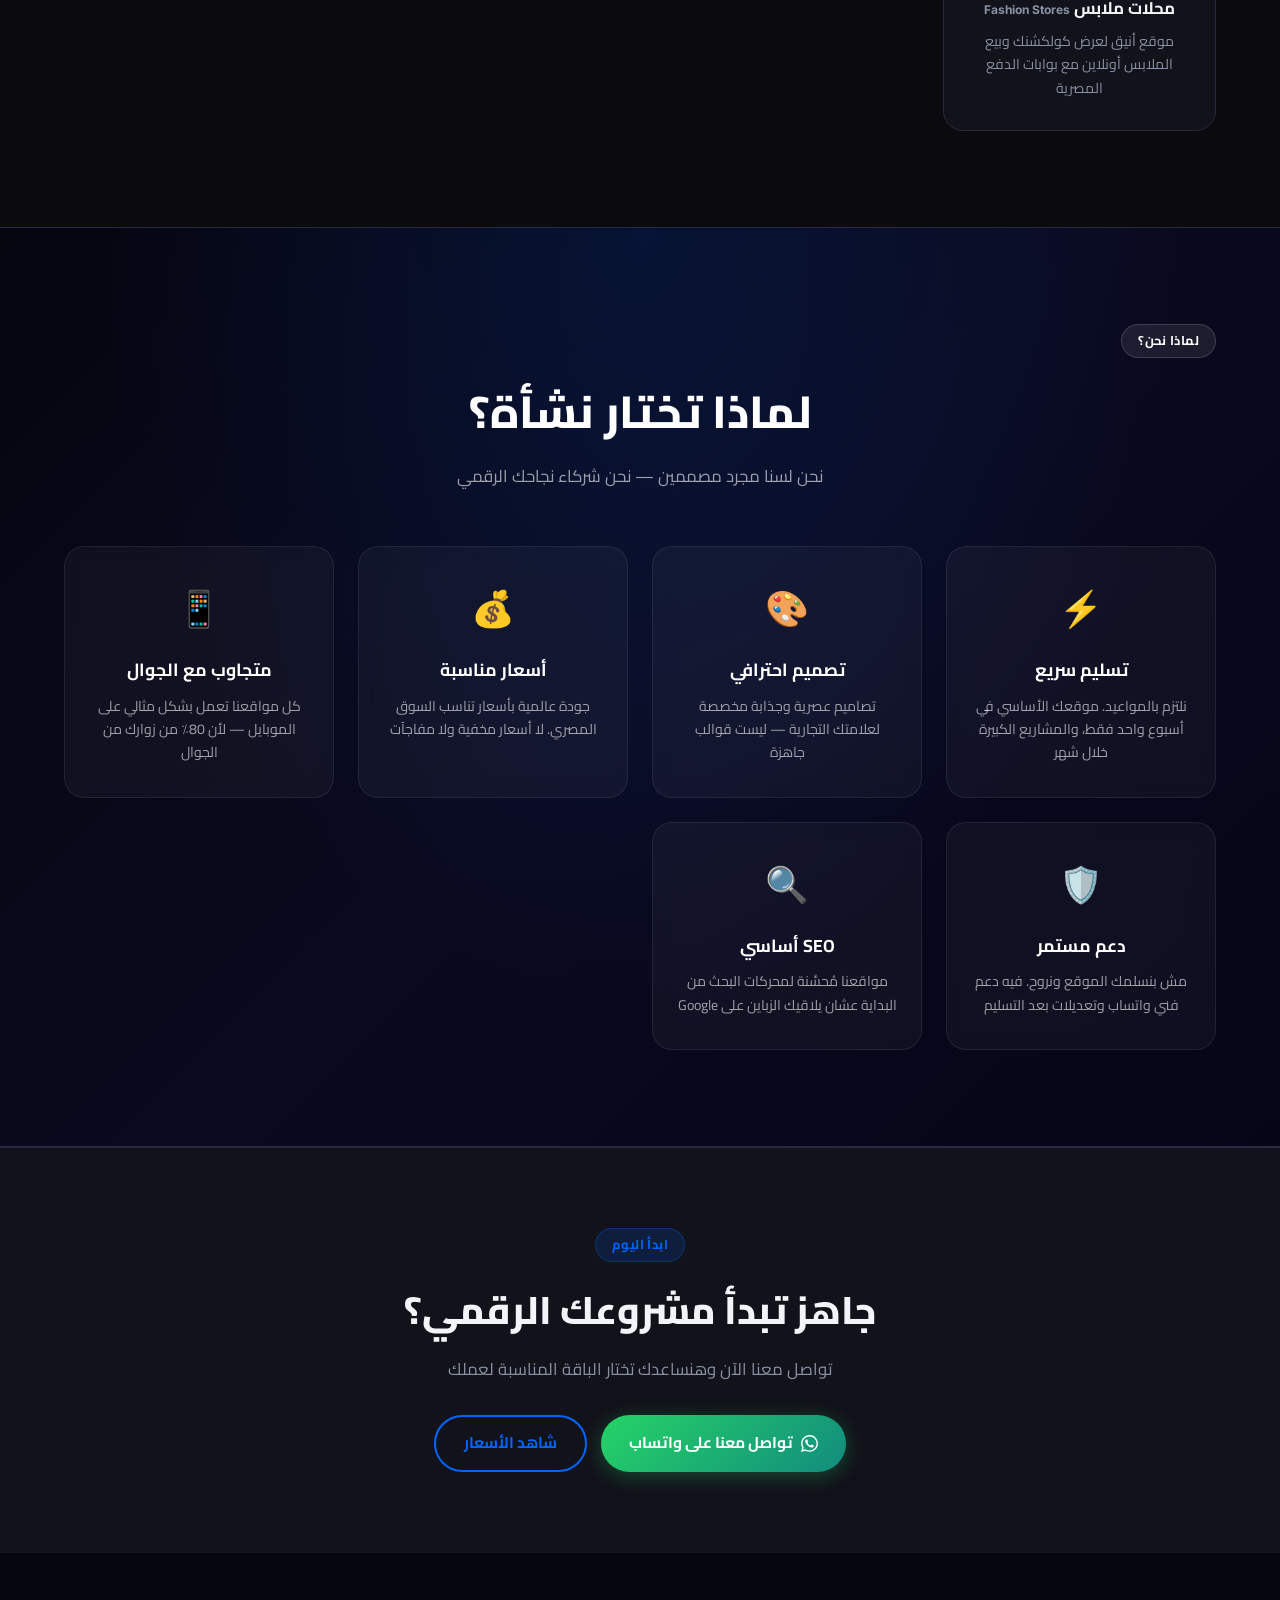
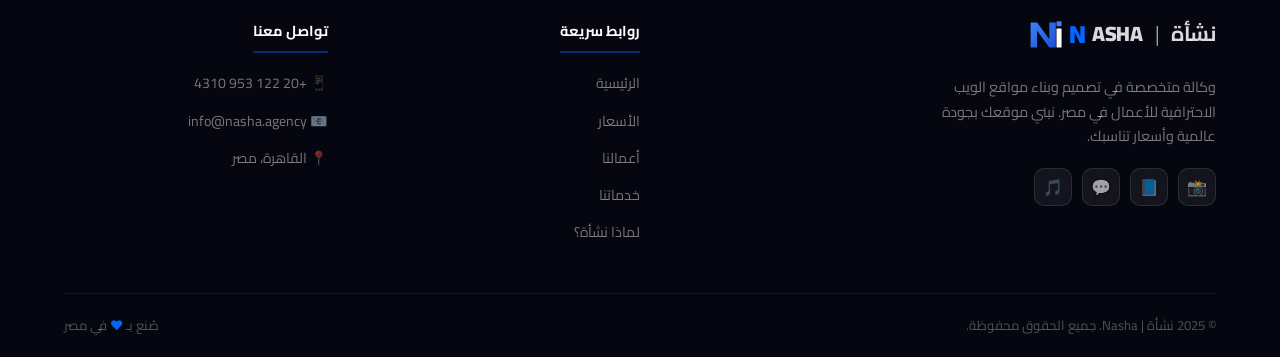
==== commit 03a99d06: "Update index.html" ====
--- a/index.html
+++ b/index.html
@@ -19,8 +19,44 @@
 <!-- Page Loader -->
 <div id="splash-screen" class="splash-screen">
   <div class="splash-content">
-    <img src="assets/nasha-logo-full.jpg" alt="Nasha Logo" class="logo-splash-full" />
+
+    <!-- NASHA Logo SVG - كبير وبدون background -->
+    <svg class="logo-splash-svg" width="160" height="160" viewBox="0 0 100 100" xmlns="http://www.w3.org/2000/svg">
+      <defs>
+        <linearGradient id="nGradSplash" x1="0%" y1="0%" x2="100%" y2="100%">
+          <stop offset="0%" style="stop-color:#60A5FA;stop-opacity:1" />
+          <stop offset="100%" style="stop-color:#1D4ED8;stop-opacity:1" />
+        </linearGradient>
+        <filter id="glow">
+          <feGaussianBlur stdDeviation="2" result="coloredBlur"/>
+          <feMerge>
+            <feMergeNode in="coloredBlur"/>
+            <feMergeNode in="SourceGraphic"/>
+          </feMerge>
+        </filter>
+      </defs>
+      <!-- الـ N الأزرق -->
+      <polygon points="10,85 10,15 28,15 62,62 62,15 80,15 80,85 62,85 28,38 28,85"
+               fill="url(#nGradSplash)" filter="url(#glow)"/>
+      <!-- الـ Square الأزرق فوق -->
+      <rect x="82" y="12" width="14" height="14" fill="#3B82F6" rx="2"/>
+      <!-- الـ I الأبيض -->
+      <rect x="82" y="32" width="14" height="53" fill="white" rx="2"/>
+    </svg>
+
+    <!-- النص بـ animation -->
+    <div class="splash-brand">
+      <div class="splash-text-en">NASHA</div>
+      <div class="splash-divider">
+        <span class="splash-line"></span>
+        <span class="splash-text-ar">نشأة</span>
+        <span class="splash-line"></span>
+      </div>
+    </div>
+
+    <!-- Loading Line -->
     <div class="loading-line"></div>
+
   </div>
 </div>
 
@@ -46,7 +82,22 @@
     <div class="nav-inner">
 
       <a href="index.html" class="nasha-logo logo-animated" aria-label="نشأة Nasha">
-        <img src="assets/nasha-icon.jpg" alt="Nasha" class="nav-logo-img" />
+        <!-- NASHA Logo SVG - Transparent -->
+        <svg class="nav-logo-svg" width="36" height="36" viewBox="0 0 100 100" xmlns="http://www.w3.org/2000/svg">
+          <!-- N shape - blue gradient -->
+          <defs>
+            <linearGradient id="nGrad" x1="0%" y1="0%" x2="100%" y2="100%">
+              <stop offset="0%" style="stop-color:#3B82F6;stop-opacity:1" />
+              <stop offset="100%" style="stop-color:#1D4ED8;stop-opacity:1" />
+            </linearGradient>
+          </defs>
+          <!-- الـ N الأزرق -->
+          <polygon points="10,85 10,15 28,15 62,62 62,15 80,15 80,85 62,85 28,38 28,85" fill="url(#nGrad)"/>
+          <!-- الـ Square الأزرق فوق -->
+          <rect x="82" y="12" width="14" height="14" fill="#3B82F6" rx="2"/>
+          <!-- الـ I الأبيض -->
+          <rect x="82" y="32" width="14" height="53" fill="white" rx="2"/>
+        </svg>
         <span class="logo-n">N</span><span class="logo-rest">ASHA</span>
         <span class="logo-sep">|</span>
         <span class="logo-ar">نشأة</span>
@@ -254,7 +305,17 @@
     <div class="footer-grid">
       <div class="footer-brand">
         <a href="index.html" class="nasha-logo footer-nasha-logo logo-animated" style="font-size:1.3rem;">
-          <img src="assets/nasha-icon.jpg" alt="Nasha" class="nav-logo-img" />
+          <svg class="nav-logo-svg" width="36" height="36" viewBox="0 0 100 100" xmlns="http://www.w3.org/2000/svg">
+            <defs>
+              <linearGradient id="nGradF" x1="0%" y1="0%" x2="100%" y2="100%">
+                <stop offset="0%" style="stop-color:#3B82F6;stop-opacity:1" />
+                <stop offset="100%" style="stop-color:#1D4ED8;stop-opacity:1" />
+              </linearGradient>
+            </defs>
+            <polygon points="10,85 10,15 28,15 62,62 62,15 80,15 80,85 62,85 28,38 28,85" fill="url(#nGradF)"/>
+            <rect x="82" y="12" width="14" height="14" fill="#3B82F6" rx="2"/>
+            <rect x="82" y="32" width="14" height="53" fill="white" rx="2"/>
+          </svg>
           <span class="logo-n">N</span><span class="logo-rest">ASHA</span>
           <span class="logo-sep">|</span>
           <span class="logo-ar">نشأة</span>
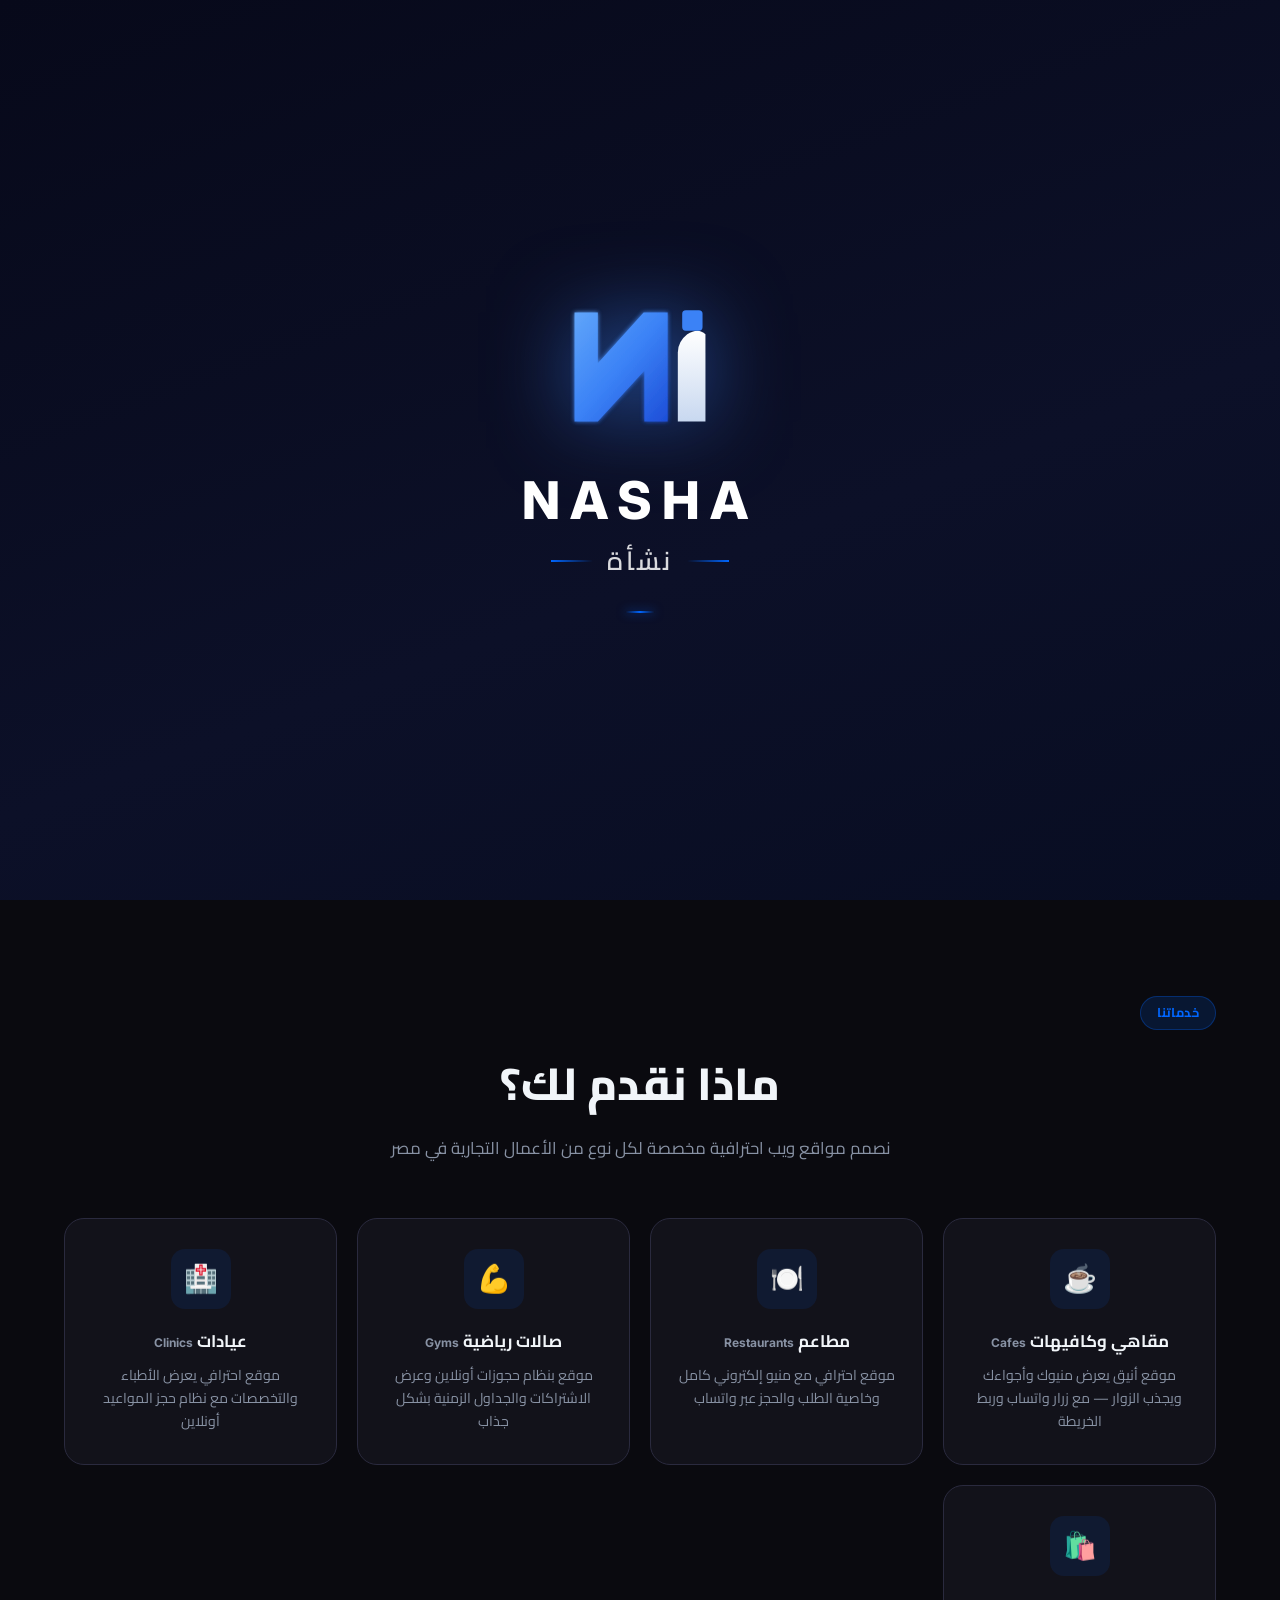
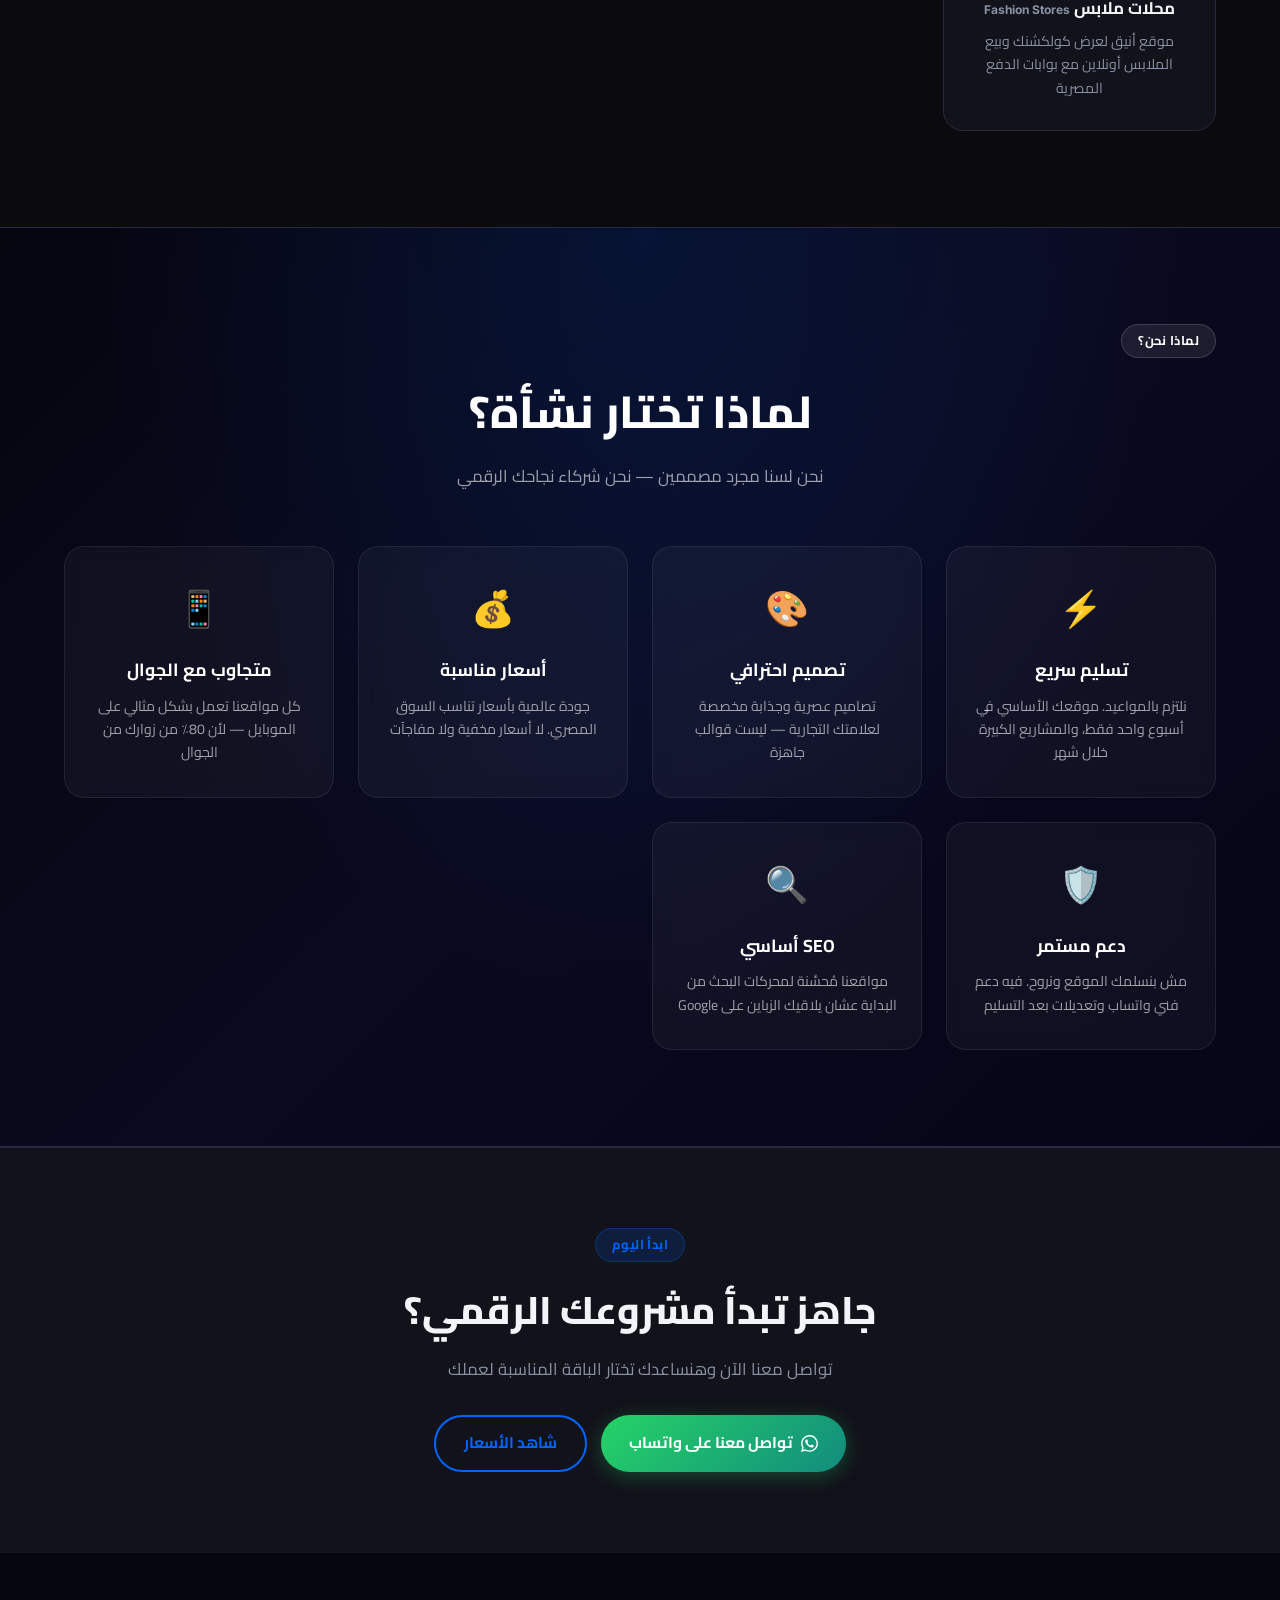
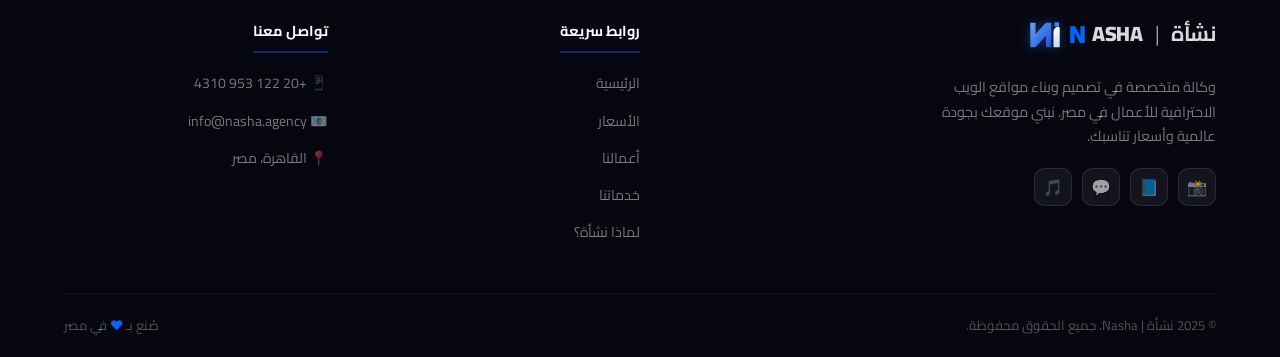
==== commit 7a135fc7: "Update index.html" ====
--- a/index.html
+++ b/index.html
@@ -20,33 +20,61 @@
 <div id="splash-screen" class="splash-screen">
   <div class="splash-content">
 
-    <!-- NASHA Logo SVG - كبير وبدون background -->
-    <svg class="logo-splash-svg" width="160" height="160" viewBox="0 0 100 100" xmlns="http://www.w3.org/2000/svg">
+    <!-- NASHA Logo - مطابق للصورة الأصلية -->
+    <svg class="logo-splash-svg" viewBox="0 0 220 200" xmlns="http://www.w3.org/2000/svg">
       <defs>
-        <linearGradient id="nGradSplash" x1="0%" y1="0%" x2="100%" y2="100%">
-          <stop offset="0%" style="stop-color:#60A5FA;stop-opacity:1" />
-          <stop offset="100%" style="stop-color:#1D4ED8;stop-opacity:1" />
+        <!-- Gradient الـ N الأزرق -->
+        <linearGradient id="nGradMain" x1="0%" y1="0%" x2="100%" y2="100%">
+          <stop offset="0%"   style="stop-color:#60A5FA"/>
+          <stop offset="50%"  style="stop-color:#3B82F6"/>
+          <stop offset="100%" style="stop-color:#1D4ED8"/>
         </linearGradient>
-        <filter id="glow">
-          <feGaussianBlur stdDeviation="2" result="coloredBlur"/>
-          <feMerge>
-            <feMergeNode in="coloredBlur"/>
-            <feMergeNode in="SourceGraphic"/>
-          </feMerge>
+        <!-- Gradient الـ i الأبيض -->
+        <linearGradient id="iGradMain" x1="0%" y1="0%" x2="0%" y2="100%">
+          <stop offset="0%"   style="stop-color:#FFFFFF"/>
+          <stop offset="100%" style="stop-color:#C8D8F0"/>
+        </linearGradient>
+        <!-- Glow filter -->
+        <filter id="logoGlow" x="-20%" y="-20%" width="140%" height="140%">
+          <feGaussianBlur stdDeviation="3" result="blur"/>
+          <feMerge><feMergeNode in="blur"/><feMergeNode in="SourceGraphic"/></feMerge>
         </filter>
       </defs>
-      <!-- الـ N الأزرق -->
-      <polygon points="10,85 10,15 28,15 62,62 62,15 80,15 80,85 62,85 28,38 28,85"
-               fill="url(#nGradSplash)" filter="url(#glow)"/>
-      <!-- الـ Square الأزرق فوق -->
-      <rect x="82" y="12" width="14" height="14" fill="#3B82F6" rx="2"/>
-      <!-- الـ I الأبيض -->
-      <rect x="82" y="32" width="14" height="53" fill="white" rx="2"/>
+
+      <!-- الـ N المائل - يسار -->
+      <path d="
+        M 20 175
+        L 20 25
+        L 52 25
+        L 52 95
+        L 115 25
+        L 148 25
+        L 148 175
+        L 116 175
+        L 116 105
+        L 52 175
+        Z
+      " fill="url(#nGradMain)" filter="url(#logoGlow)"/>
+
+      <!-- الـ i الأبيض - يمين -->
+      <path d="
+        M 162 175
+        L 162 80
+        Q 162 65 175 55
+        Q 190 45 200 55
+        Q 200 55 200 175
+        Z
+      " fill="url(#iGradMain)"/>
+
+      <!-- الـ Square الأزرق فوق الـ i -->
+      <rect x="168" y="22" width="28" height="28" fill="#3B82F6" rx="5"/>
     </svg>
 
-    <!-- النص بـ animation -->
+    <!-- Text Animations -->
     <div class="splash-brand">
-      <div class="splash-text-en">NASHA</div>
+      <div class="splash-text-en">
+        <span class="char">N</span><span class="char">A</span><span class="char">S</span><span class="char">H</span><span class="char">A</span>
+      </div>
       <div class="splash-divider">
         <span class="splash-line"></span>
         <span class="splash-text-ar">نشأة</span>
@@ -82,21 +110,20 @@
     <div class="nav-inner">
 
       <a href="index.html" class="nasha-logo logo-animated" aria-label="نشأة Nasha">
-        <!-- NASHA Logo SVG - Transparent -->
-        <svg class="nav-logo-svg" width="36" height="36" viewBox="0 0 100 100" xmlns="http://www.w3.org/2000/svg">
-          <!-- N shape - blue gradient -->
+        <svg class="nav-logo-svg" viewBox="0 0 220 200" xmlns="http://www.w3.org/2000/svg">
           <defs>
-            <linearGradient id="nGrad" x1="0%" y1="0%" x2="100%" y2="100%">
-              <stop offset="0%" style="stop-color:#3B82F6;stop-opacity:1" />
-              <stop offset="100%" style="stop-color:#1D4ED8;stop-opacity:1" />
+            <linearGradient id="nGradNav" x1="0%" y1="0%" x2="100%" y2="100%">
+              <stop offset="0%"   style="stop-color:#60A5FA"/>
+              <stop offset="100%" style="stop-color:#1D4ED8"/>
+            </linearGradient>
+            <linearGradient id="iGradNav" x1="0%" y1="0%" x2="0%" y2="100%">
+              <stop offset="0%"   style="stop-color:#FFFFFF"/>
+              <stop offset="100%" style="stop-color:#C8D8F0"/>
             </linearGradient>
           </defs>
-          <!-- الـ N الأزرق -->
-          <polygon points="10,85 10,15 28,15 62,62 62,15 80,15 80,85 62,85 28,38 28,85" fill="url(#nGrad)"/>
-          <!-- الـ Square الأزرق فوق -->
-          <rect x="82" y="12" width="14" height="14" fill="#3B82F6" rx="2"/>
-          <!-- الـ I الأبيض -->
-          <rect x="82" y="32" width="14" height="53" fill="white" rx="2"/>
+          <path d="M 20 175 L 20 25 L 52 25 L 52 95 L 115 25 L 148 25 L 148 175 L 116 175 L 116 105 L 52 175 Z" fill="url(#nGradNav)"/>
+          <path d="M 162 175 L 162 80 Q 162 65 175 55 Q 190 45 200 55 Q 200 55 200 175 Z" fill="url(#iGradNav)"/>
+          <rect x="168" y="22" width="28" height="28" fill="#3B82F6" rx="5"/>
         </svg>
         <span class="logo-n">N</span><span class="logo-rest">ASHA</span>
         <span class="logo-sep">|</span>
@@ -305,16 +332,20 @@
     <div class="footer-grid">
       <div class="footer-brand">
         <a href="index.html" class="nasha-logo footer-nasha-logo logo-animated" style="font-size:1.3rem;">
-          <svg class="nav-logo-svg" width="36" height="36" viewBox="0 0 100 100" xmlns="http://www.w3.org/2000/svg">
+          <svg class="nav-logo-svg" viewBox="0 0 220 200" xmlns="http://www.w3.org/2000/svg">
             <defs>
-              <linearGradient id="nGradF" x1="0%" y1="0%" x2="100%" y2="100%">
-                <stop offset="0%" style="stop-color:#3B82F6;stop-opacity:1" />
-                <stop offset="100%" style="stop-color:#1D4ED8;stop-opacity:1" />
+              <linearGradient id="nGradFoot" x1="0%" y1="0%" x2="100%" y2="100%">
+                <stop offset="0%"   style="stop-color:#60A5FA"/>
+                <stop offset="100%" style="stop-color:#1D4ED8"/>
+              </linearGradient>
+              <linearGradient id="iGradFoot" x1="0%" y1="0%" x2="0%" y2="100%">
+                <stop offset="0%"   style="stop-color:#FFFFFF"/>
+                <stop offset="100%" style="stop-color:#C8D8F0"/>
               </linearGradient>
             </defs>
-            <polygon points="10,85 10,15 28,15 62,62 62,15 80,15 80,85 62,85 28,38 28,85" fill="url(#nGradF)"/>
-            <rect x="82" y="12" width="14" height="14" fill="#3B82F6" rx="2"/>
-            <rect x="82" y="32" width="14" height="53" fill="white" rx="2"/>
+            <path d="M 20 175 L 20 25 L 52 25 L 52 95 L 115 25 L 148 25 L 148 175 L 116 175 L 116 105 L 52 175 Z" fill="url(#nGradFoot)"/>
+            <path d="M 162 175 L 162 80 Q 162 65 175 55 Q 190 45 200 55 Q 200 55 200 175 Z" fill="url(#iGradFoot)"/>
+            <rect x="168" y="22" width="28" height="28" fill="#3B82F6" rx="5"/>
           </svg>
           <span class="logo-n">N</span><span class="logo-rest">ASHA</span>
           <span class="logo-sep">|</span>
--- a/css/style.css
+++ b/css/style.css
@@ -165,6 +165,13 @@
   unicode-bidi: embed;
 }
 
+.nav-logo-svg {
+  width: 36px;
+  height: 36px;
+  flex-shrink: 0;
+  filter: drop-shadow(0 0 6px rgba(59, 130, 246, 0.4));
+}
+
 .nav-logo-img {
   width: 36px;
   height: 36px;
@@ -670,13 +677,14 @@
   position: fixed;
   top: 0; left: 0;
   width: 100%; height: 100%;
-  background: linear-gradient(135deg, #0a0e27 0%, #0f1535 50%, #1a1f3a 100%);
+  background: linear-gradient(160deg, #07091a 0%, #0c1028 60%, #080d22 100%);
   display: flex;
   justify-content: center;
   align-items: center;
   z-index: 9999;
-  transition: opacity 0.8s ease-out, visibility 0.8s ease-out;
-}
+  transition: opacity 0.9s ease-out, visibility 0.9s ease-out;
+}
+
 .splash-screen.splash-hidden {
   opacity: 0;
   visibility: hidden;
@@ -688,83 +696,97 @@
   display: flex;
   flex-direction: column;
   align-items: center;
-  gap: 20px;
-}
-
-/* Logo Animation */
-.logo-splash {
-  width: 140px;
-  height: 140px;
-  animation: logoFadeInScale 0.8s cubic-bezier(0.34, 1.56, 0.64, 1) forwards;
-  filter: drop-shadow(0 0 30px rgba(0, 102, 255, 0.4));
-  object-fit: cover;
-}
-
-/* Full Logo in Splash Screen */
-.logo-splash-full {
-  width: 280px;
-  height: auto;
-  animation: logoFadeInScale 1s cubic-bezier(0.34, 1.56, 0.64, 1) forwards;
-  filter: drop-shadow(0 0 40px rgba(0, 102, 255, 0.3));
-  object-fit: contain;
-  border-radius: 0;
-}
-
-@keyframes logoFadeInScale {
-  0% { opacity: 0; transform: scale(0.6) translateY(20px); }
-  60% { opacity: 1; transform: scale(1.03) translateY(-3px); }
+  gap: 28px;
+}
+
+/* SVG Logo */
+.logo-splash-svg {
+  width: 160px;
+  height: 160px;
+  opacity: 0;
+  animation: logoScaleIn 1s cubic-bezier(0.34, 1.56, 0.64, 1) 0.1s forwards;
+  filter: drop-shadow(0 0 40px rgba(59,130,246,0.55));
+}
+
+@keyframes logoScaleIn {
+  0%   { opacity: 0; transform: scale(0.35) translateY(24px); }
+  65%  { opacity: 1; transform: scale(1.06) translateY(-5px); }
   100% { opacity: 1; transform: scale(1) translateY(0); }
 }
 
-/* Text block */
-.splash-text {
-  animation: textFadeIn 0.8s ease-out 0.4s forwards;
+/* Brand Text */
+.splash-brand {
   opacity: 0;
+  animation: brandFadeIn 0.7s ease-out 0.65s forwards;
+}
+
+@keyframes brandFadeIn {
+  from { opacity: 0; transform: translateY(18px); }
+  to   { opacity: 1; transform: translateY(0); }
 }
 
 .splash-text-en {
-  font-size: 48px;
-  font-weight: 700;
+  font-size: 52px;
+  font-weight: 800;
   color: #FFFFFF;
-  letter-spacing: 6px;
-  margin: 0;
+  letter-spacing: 10px;
   font-family: 'Inter', 'Segoe UI', sans-serif;
   direction: ltr;
   unicode-bidi: embed;
+  line-height: 1;
+  margin-bottom: 12px;
+}
+
+.splash-divider {
+  display: flex;
+  align-items: center;
+  justify-content: center;
+  gap: 14px;
+}
+
+.splash-line {
+  display: inline-block;
+  width: 42px;
+  height: 1.5px;
+  background: linear-gradient(90deg, transparent, #0066FF);
+}
+
+.splash-divider .splash-line:last-child {
+  background: linear-gradient(90deg, #0066FF, transparent);
 }
 
 .splash-text-ar {
-  font-size: 28px;
-  color: #FFFFFF;
+  font-size: 26px;
+  color: rgba(255,255,255,0.85);
+  font-family: 'Cairo', sans-serif;
+  font-weight: 600;
+  letter-spacing: 3px;
   direction: rtl;
-  unicode-bidi: bidi-override;
-  margin: 5px 0 0 0;
-  font-family: 'Cairo', sans-serif;
-  letter-spacing: 2px;
-}
-
-@keyframes textFadeIn {
-  from { opacity: 0; transform: translateY(15px); }
-  to   { opacity: 1; transform: translateY(0); }
 }
 
 /* Loading Line */
 .loading-line {
-  width: 50px;
-  height: 3px;
-  background: linear-gradient(90deg, transparent 0%, #0066FF 50%, transparent 100%);
-  animation: loadingLine 2s ease-in-out infinite;
+  width: 30px;
+  height: 2px;
+  background: linear-gradient(90deg, transparent, #0066FF, transparent);
   border-radius: 2px;
+  opacity: 0;
+  box-shadow: 0 0 10px rgba(0,102,255,0.6);
+  animation: loadingLine 1.8s ease-in-out infinite, lineFadeIn 0.4s ease 1.1s forwards;
+}
+
+@keyframes lineFadeIn {
+  to { opacity: 1; }
 }
 
 @keyframes loadingLine {
-  0%   { width: 30px; opacity: 0.3; }
-  50%  { width: 60px; opacity: 1; }
-  100% { width: 30px; opacity: 0.3; }
+  0%   { width: 28px; opacity: 0.3; }
+  50%  { width: 72px; opacity: 1; }
+  100% { width: 28px; opacity: 0.3; }
 }
 
 @keyframes splashFadeOut {
-  from { opacity: 1; visibility: visible; }
+  from { opacity: 1; }
   to   { opacity: 0; visibility: hidden; }
 }
 
@@ -1059,10 +1081,10 @@
   .pricing-card.featured { transform: none; }
   .pricing-card.featured:hover { transform: translateY(-6px); }
   .hero-mockup { max-width: 300px; }
-  .logo-splash { width: 100px !important; height: 100px !important; }
-  .logo-splash-full { width: 200px !important; }
-  .splash-text-en { font-size: 36px; letter-spacing: 4px; }
-  .splash-text-ar { font-size: 22px; }
+  .logo-splash-svg { width: 110px !important; height: 110px !important; }
+  .splash-text-en { font-size: 36px; letter-spacing: 6px; }
+  .splash-text-ar { font-size: 20px; }
+  .splash-line { width: 28px; }
 }
 
 @media (max-width: 480px) {
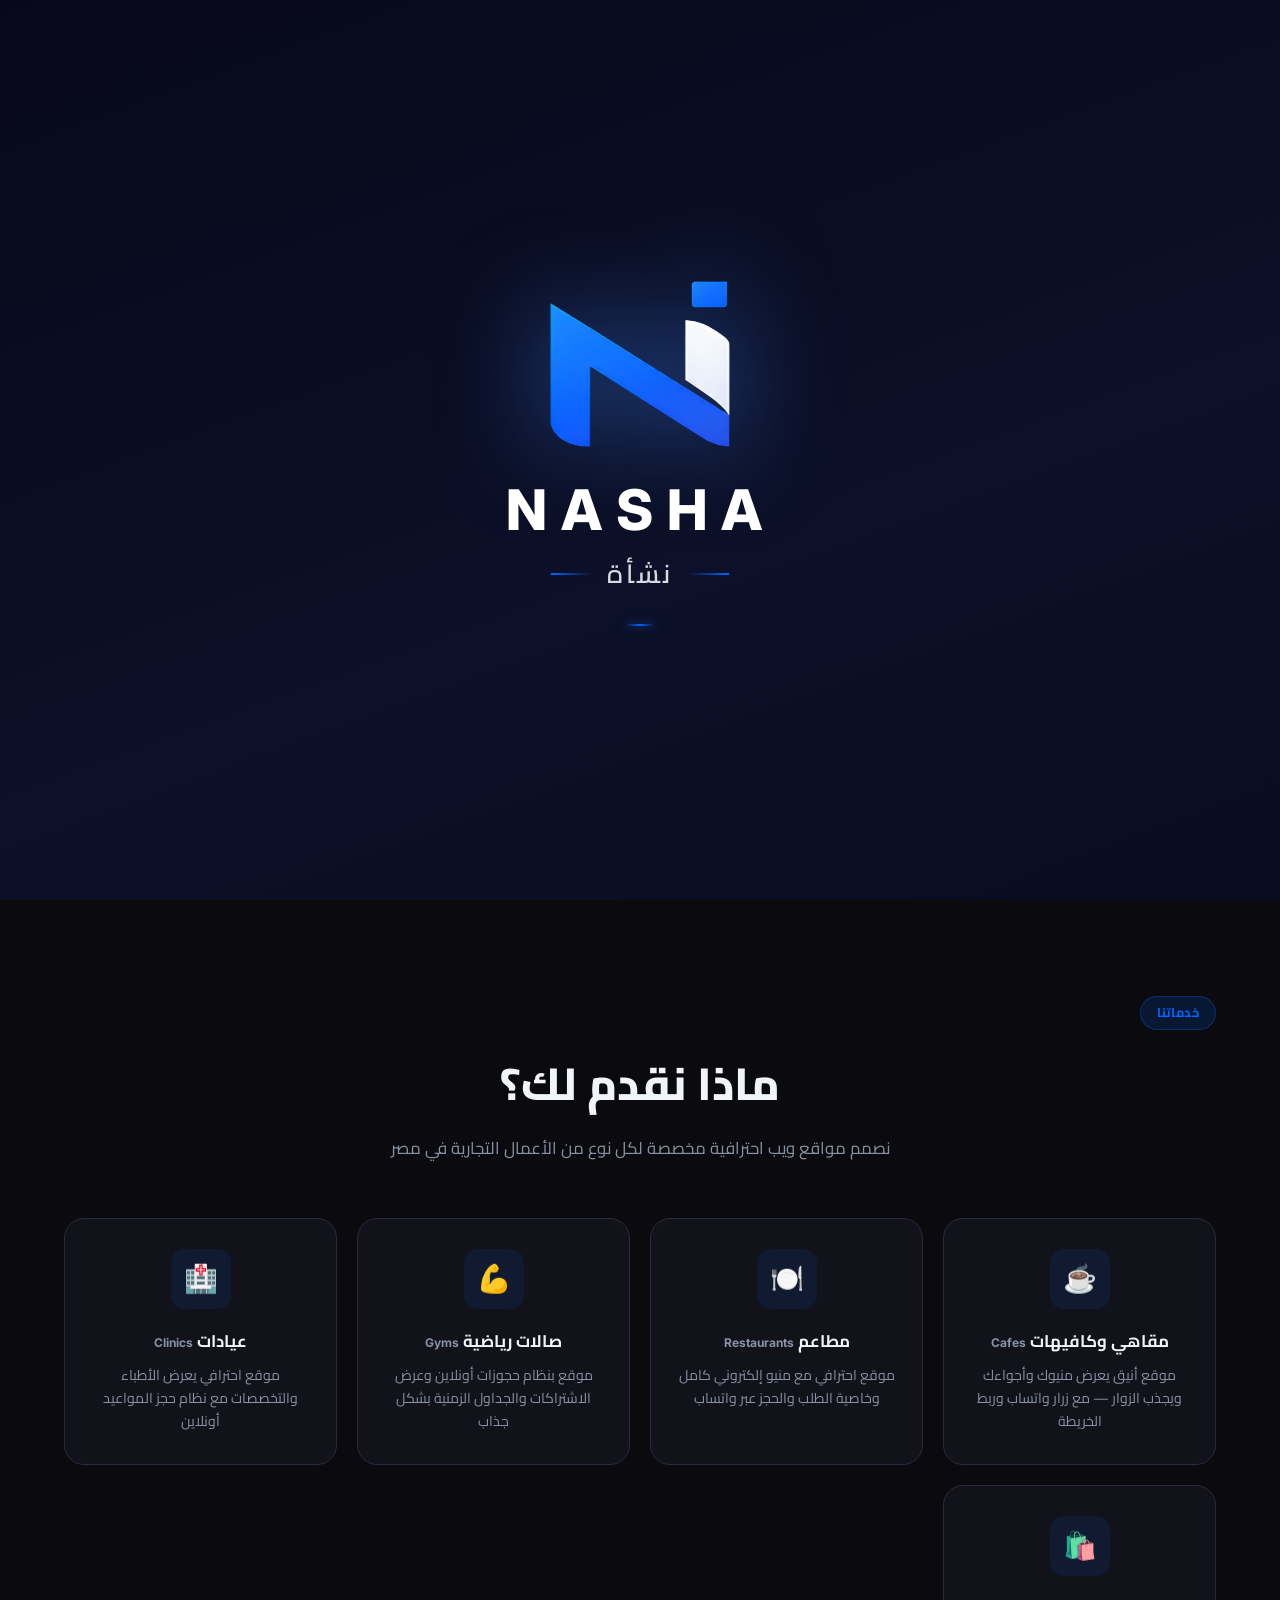
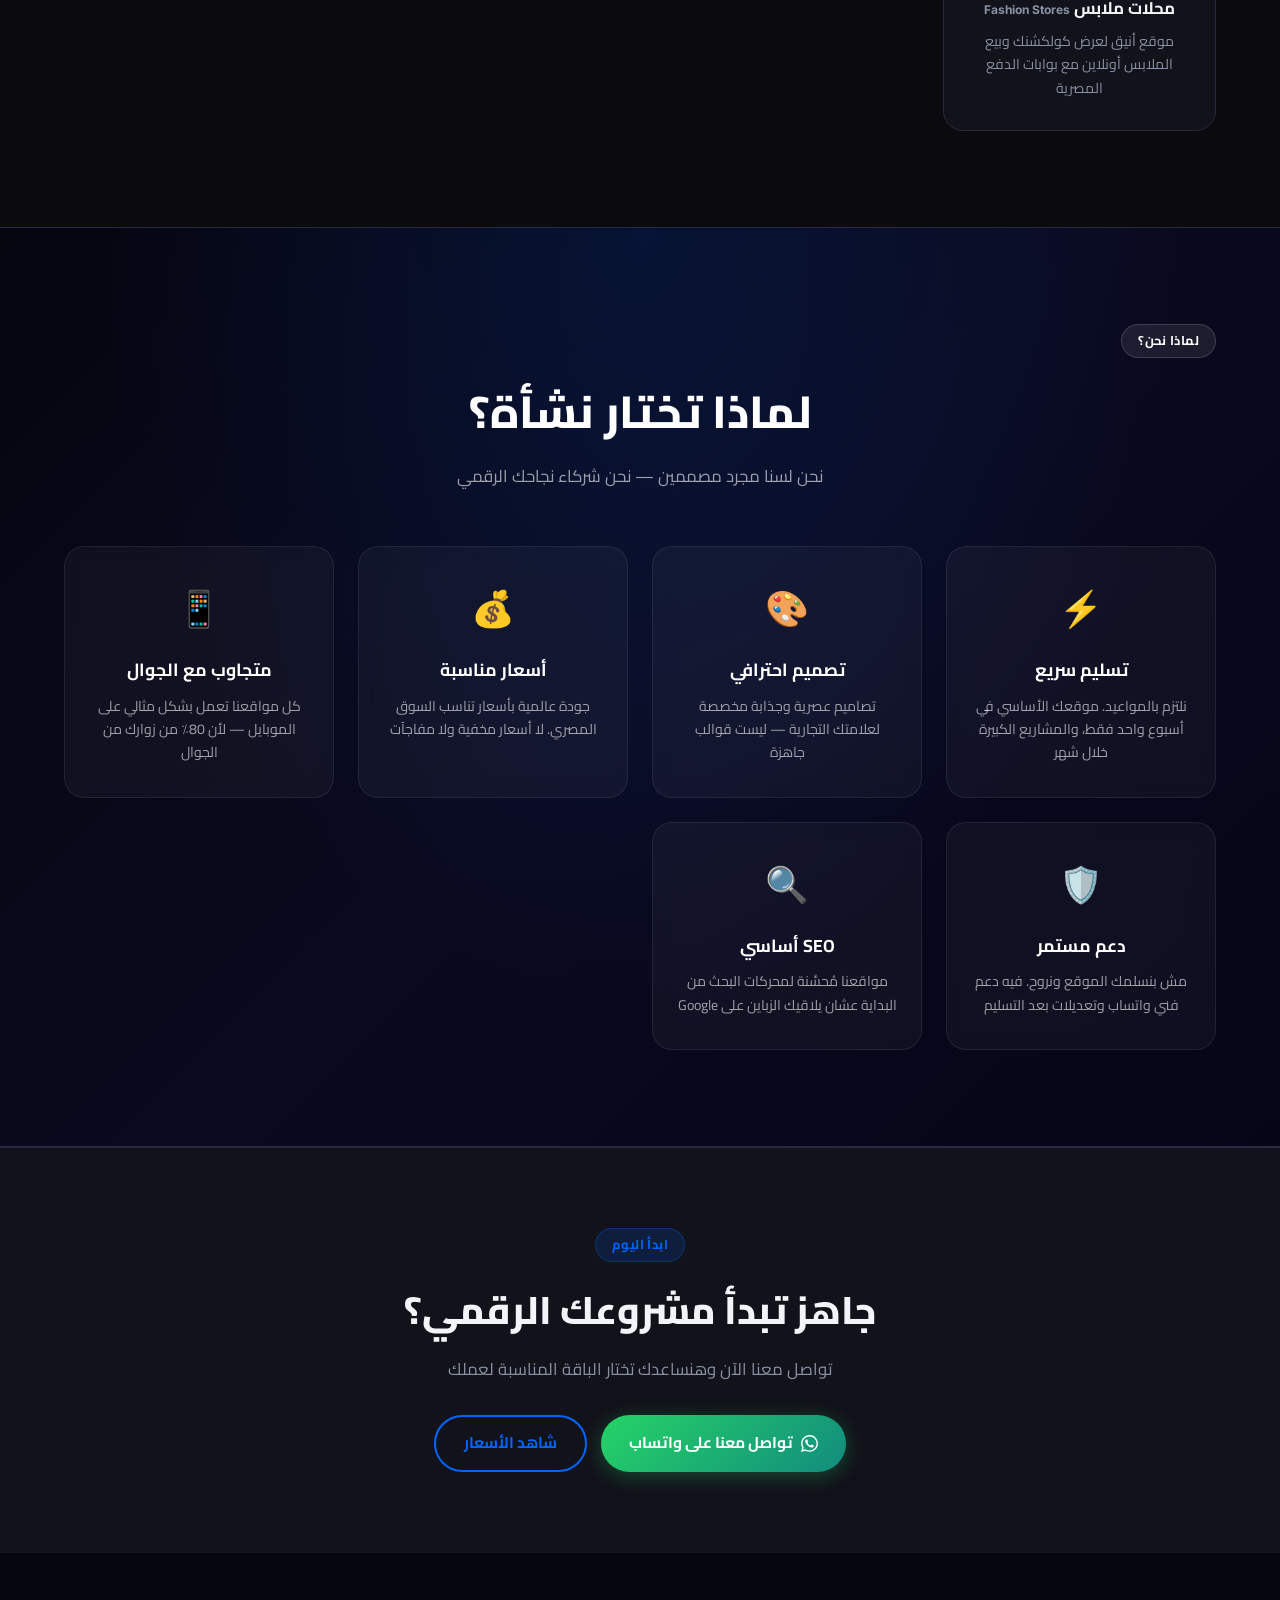
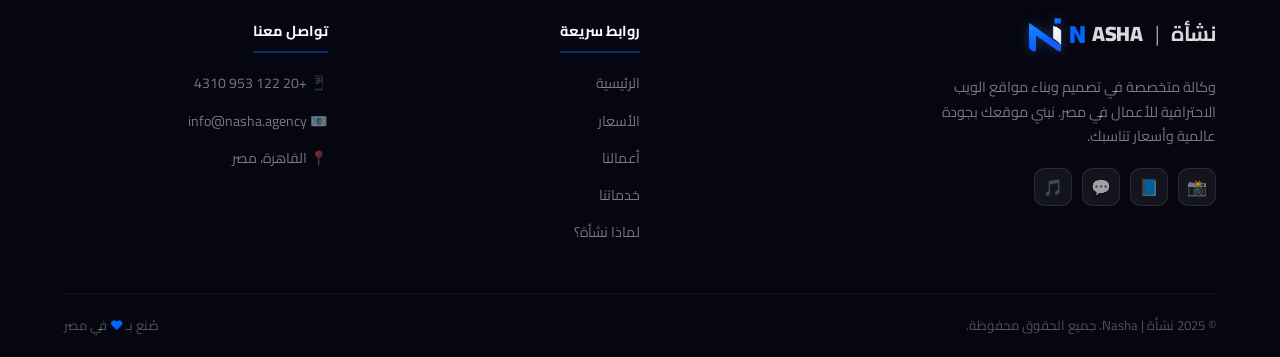
==== commit d1ebc05e: "Update index.html" ====
--- a/index.html
+++ b/index.html
@@ -20,55 +20,8 @@
 <div id="splash-screen" class="splash-screen">
   <div class="splash-content">
 
-    <!-- NASHA Logo - مطابق للصورة الأصلية -->
-    <svg class="logo-splash-svg" viewBox="0 0 220 200" xmlns="http://www.w3.org/2000/svg">
-      <defs>
-        <!-- Gradient الـ N الأزرق -->
-        <linearGradient id="nGradMain" x1="0%" y1="0%" x2="100%" y2="100%">
-          <stop offset="0%"   style="stop-color:#60A5FA"/>
-          <stop offset="50%"  style="stop-color:#3B82F6"/>
-          <stop offset="100%" style="stop-color:#1D4ED8"/>
-        </linearGradient>
-        <!-- Gradient الـ i الأبيض -->
-        <linearGradient id="iGradMain" x1="0%" y1="0%" x2="0%" y2="100%">
-          <stop offset="0%"   style="stop-color:#FFFFFF"/>
-          <stop offset="100%" style="stop-color:#C8D8F0"/>
-        </linearGradient>
-        <!-- Glow filter -->
-        <filter id="logoGlow" x="-20%" y="-20%" width="140%" height="140%">
-          <feGaussianBlur stdDeviation="3" result="blur"/>
-          <feMerge><feMergeNode in="blur"/><feMergeNode in="SourceGraphic"/></feMerge>
-        </filter>
-      </defs>
-
-      <!-- الـ N المائل - يسار -->
-      <path d="
-        M 20 175
-        L 20 25
-        L 52 25
-        L 52 95
-        L 115 25
-        L 148 25
-        L 148 175
-        L 116 175
-        L 116 105
-        L 52 175
-        Z
-      " fill="url(#nGradMain)" filter="url(#logoGlow)"/>
-
-      <!-- الـ i الأبيض - يمين -->
-      <path d="
-        M 162 175
-        L 162 80
-        Q 162 65 175 55
-        Q 190 45 200 55
-        Q 200 55 200 175
-        Z
-      " fill="url(#iGradMain)"/>
-
-      <!-- الـ Square الأزرق فوق الـ i -->
-      <rect x="168" y="22" width="28" height="28" fill="#3B82F6" rx="5"/>
-    </svg>
+    <!-- NASHA Logo - Transparent PNG -->
+    <img src="assets/nasha-logo-transparent.png" alt="Nasha Logo" class="logo-splash-svg" />
 
     <!-- Text Animations -->
     <div class="splash-brand">
@@ -110,21 +63,7 @@
     <div class="nav-inner">
 
       <a href="index.html" class="nasha-logo logo-animated" aria-label="نشأة Nasha">
-        <svg class="nav-logo-svg" viewBox="0 0 220 200" xmlns="http://www.w3.org/2000/svg">
-          <defs>
-            <linearGradient id="nGradNav" x1="0%" y1="0%" x2="100%" y2="100%">
-              <stop offset="0%"   style="stop-color:#60A5FA"/>
-              <stop offset="100%" style="stop-color:#1D4ED8"/>
-            </linearGradient>
-            <linearGradient id="iGradNav" x1="0%" y1="0%" x2="0%" y2="100%">
-              <stop offset="0%"   style="stop-color:#FFFFFF"/>
-              <stop offset="100%" style="stop-color:#C8D8F0"/>
-            </linearGradient>
-          </defs>
-          <path d="M 20 175 L 20 25 L 52 25 L 52 95 L 115 25 L 148 25 L 148 175 L 116 175 L 116 105 L 52 175 Z" fill="url(#nGradNav)"/>
-          <path d="M 162 175 L 162 80 Q 162 65 175 55 Q 190 45 200 55 Q 200 55 200 175 Z" fill="url(#iGradNav)"/>
-          <rect x="168" y="22" width="28" height="28" fill="#3B82F6" rx="5"/>
-        </svg>
+        <img src="assets/nasha-logo-transparent.png" alt="Nasha" class="nav-logo-svg" />
         <span class="logo-n">N</span><span class="logo-rest">ASHA</span>
         <span class="logo-sep">|</span>
         <span class="logo-ar">نشأة</span>
@@ -332,21 +271,7 @@
     <div class="footer-grid">
       <div class="footer-brand">
         <a href="index.html" class="nasha-logo footer-nasha-logo logo-animated" style="font-size:1.3rem;">
-          <svg class="nav-logo-svg" viewBox="0 0 220 200" xmlns="http://www.w3.org/2000/svg">
-            <defs>
-              <linearGradient id="nGradFoot" x1="0%" y1="0%" x2="100%" y2="100%">
-                <stop offset="0%"   style="stop-color:#60A5FA"/>
-                <stop offset="100%" style="stop-color:#1D4ED8"/>
-              </linearGradient>
-              <linearGradient id="iGradFoot" x1="0%" y1="0%" x2="0%" y2="100%">
-                <stop offset="0%"   style="stop-color:#FFFFFF"/>
-                <stop offset="100%" style="stop-color:#C8D8F0"/>
-              </linearGradient>
-            </defs>
-            <path d="M 20 175 L 20 25 L 52 25 L 52 95 L 115 25 L 148 25 L 148 175 L 116 175 L 116 105 L 52 175 Z" fill="url(#nGradFoot)"/>
-            <path d="M 162 175 L 162 80 Q 162 65 175 55 Q 190 45 200 55 Q 200 55 200 175 Z" fill="url(#iGradFoot)"/>
-            <rect x="168" y="22" width="28" height="28" fill="#3B82F6" rx="5"/>
-          </svg>
+          <img src="assets/nasha-logo-transparent.png" alt="Nasha" class="nav-logo-svg" />
           <span class="logo-n">N</span><span class="logo-rest">ASHA</span>
           <span class="logo-sep">|</span>
           <span class="logo-ar">نشأة</span>
--- a/css/style.css
+++ b/css/style.css
@@ -701,11 +701,11 @@
 
 /* SVG Logo */
 .logo-splash-svg {
-  width: 160px;
-  height: 160px;
+  width: 200px;
+  height: 180px;
   opacity: 0;
   animation: logoScaleIn 1s cubic-bezier(0.34, 1.56, 0.64, 1) 0.1s forwards;
-  filter: drop-shadow(0 0 40px rgba(59,130,246,0.55));
+  filter: drop-shadow(0 0 50px rgba(59,130,246,0.6));
 }
 
 @keyframes logoScaleIn {
@@ -725,16 +725,37 @@
   to   { opacity: 1; transform: translateY(0); }
 }
 
+/* Character by character animation */
 .splash-text-en {
-  font-size: 52px;
+  font-size: 56px;
   font-weight: 800;
   color: #FFFFFF;
-  letter-spacing: 10px;
+  letter-spacing: 12px;
   font-family: 'Inter', 'Segoe UI', sans-serif;
   direction: ltr;
   unicode-bidi: embed;
   line-height: 1;
-  margin-bottom: 12px;
+  margin-bottom: 14px;
+  display: flex;
+  justify-content: center;
+  gap: 2px;
+}
+
+.char {
+  display: inline-block;
+  opacity: 0;
+  transform: translateY(20px);
+  animation: charIn 0.4s ease-out forwards;
+}
+.char:nth-child(1) { animation-delay: 0.7s; }
+.char:nth-child(2) { animation-delay: 0.82s; }
+.char:nth-child(3) { animation-delay: 0.94s; }
+.char:nth-child(4) { animation-delay: 1.06s; }
+.char:nth-child(5) { animation-delay: 1.18s; }
+
+@keyframes charIn {
+  from { opacity: 0; transform: translateY(20px); }
+  to   { opacity: 1; transform: translateY(0); }
 }
 
 .splash-divider {
